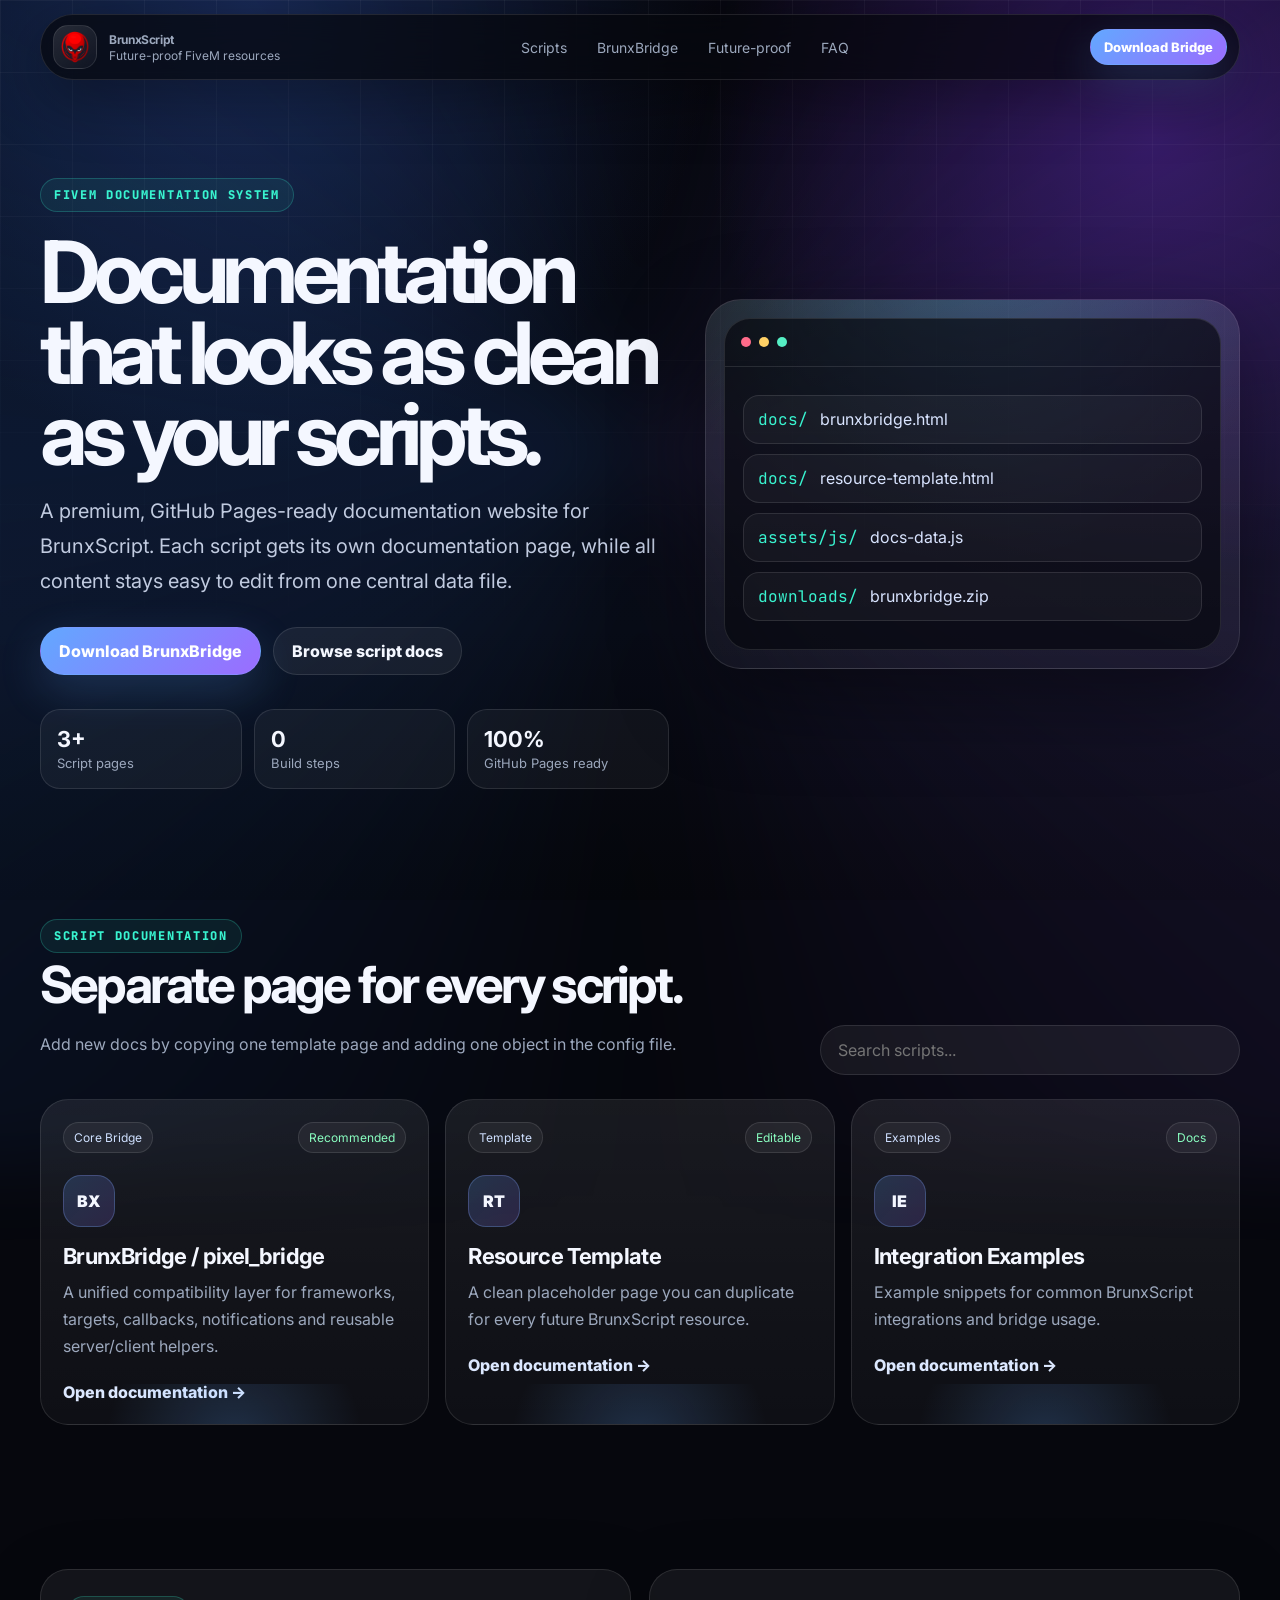
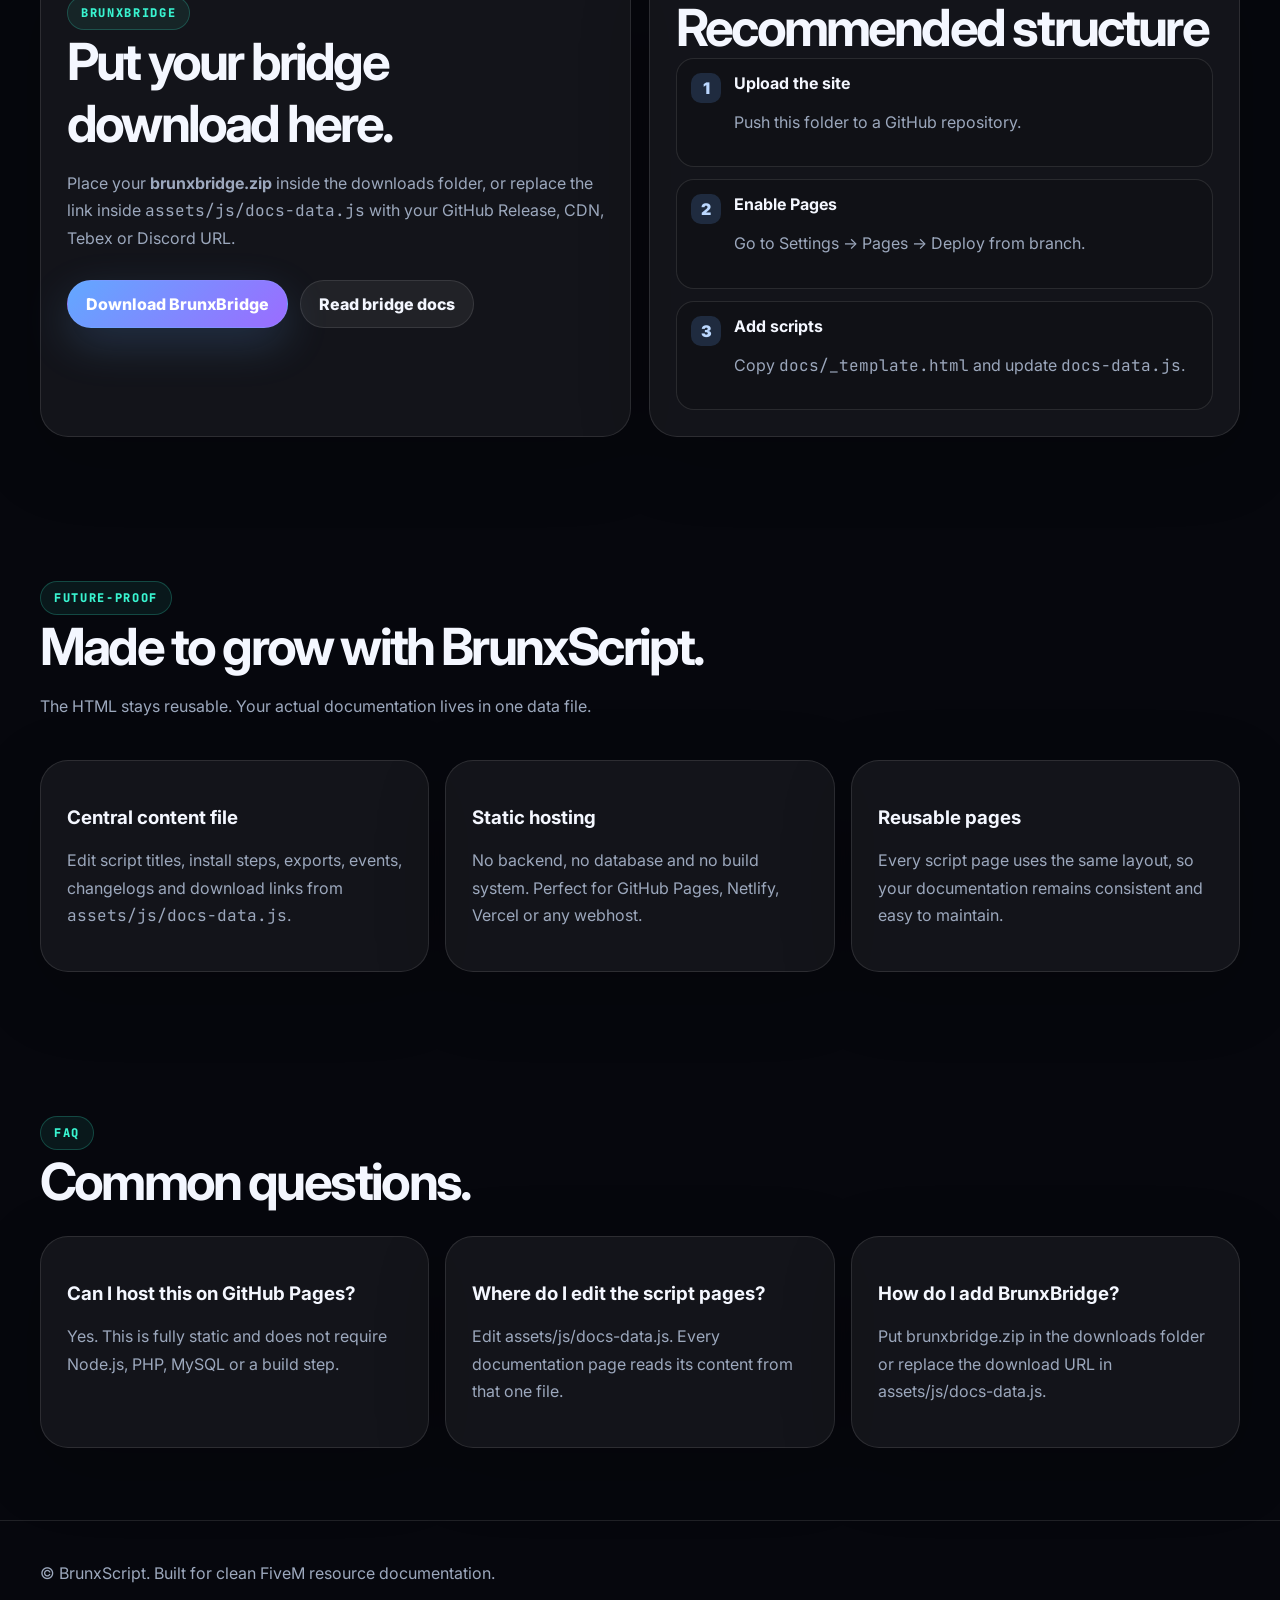
==== index.html @ b8113ad8 "Add files via upload" ====
<!doctype html>
<html lang="en">
<head>
  <meta charset="UTF-8" />
  <meta name="viewport" content="width=device-width, initial-scale=1.0" />
  <meta name="description" content="BrunxScript documentation portal for FiveM scripts and BrunxBridge." />
  <title>BrunxScript Documentation</title>
  <link rel="preconnect" href="https://fonts.googleapis.com">
  <link rel="preconnect" href="https://fonts.gstatic.com" crossorigin>
  <link href="https://fonts.googleapis.com/css2?family=Inter:wght@400;500;700;800;900&family=JetBrains+Mono:wght@500;700&display=swap" rel="stylesheet">
  <link rel="stylesheet" href="assets/css/style.css" />
</head>
<body data-page="home" data-base="">
  <div class="bg"></div>

  <header class="header">
    <a class="brand" href="index.html">
      <img class="brand-logo js-logo" alt="BrunxScript logo">
      <span><strong class="js-brand-name">BrunxScript</strong><span class="js-brand-tagline">Documentation</span></span>
    </a>
    <nav class="nav">
      <a href="#scripts">Scripts</a>
      <a href="#bridge">BrunxBridge</a>
      <a href="#future">Future-proof</a>
      <a href="#faq">FAQ</a>
    </nav>
    <a class="btn small js-bridge-download" href="downloads/brunxbridge.zip">Download Bridge</a>
    <button class="hamb" type="button">Menu</button>
  </header>

  <main>
    <section class="hero">
      <div class="container hero-grid">
        <div>
          <span class="eyebrow">FiveM Documentation System</span>
          <h1>Documentation that looks as clean as your scripts.</h1>
          <p class="lead">A premium, GitHub Pages-ready documentation website for BrunxScript. Each script gets its own documentation page, while all content stays easy to edit from one central data file.</p>
          <div class="actions">
            <a class="btn js-bridge-download" href="downloads/brunxbridge.zip">Download BrunxBridge</a>
            <a class="btn ghost" href="#scripts">Browse script docs</a>
          </div>
          <div class="stats">
            <div class="stat"><strong id="scriptCount">3+</strong><span>Script pages</span></div>
            <div class="stat"><strong>0</strong><span>Build steps</span></div>
            <div class="stat"><strong>100%</strong><span>GitHub Pages ready</span></div>
          </div>
        </div>
        <div class="showcase reveal">
          <div class="window">
            <div class="win-top"><i class="dot"></i><i class="dot"></i><i class="dot"></i></div>
            <div class="win-body">
              <div class="terminal-line"><span>docs/</span>brunxbridge.html</div>
              <div class="terminal-line"><span>docs/</span>resource-template.html</div>
              <div class="terminal-line"><span>assets/js/</span>docs-data.js</div>
              <div class="terminal-line"><span>downloads/</span>brunxbridge.zip</div>
            </div>
          </div>
        </div>
      </div>
    </section>

    <section class="section" id="scripts">
      <div class="container">
        <div class="section-head">
          <div>
            <span class="eyebrow">Script documentation</span>
            <h2>Separate page for every script.</h2>
            <p>Add new docs by copying one template page and adding one object in the config file.</p>
          </div>
          <input id="searchInput" class="search" type="search" placeholder="Search scripts...">
        </div>
        <div id="scriptGrid" class="grid"></div>
      </div>
    </section>

    <section class="section" id="bridge">
      <div class="container bridge">
        <div class="panel reveal">
          <span class="eyebrow">BrunxBridge</span>
          <h2>Put your bridge download here.</h2>
          <p>Place your <strong>brunxbridge.zip</strong> inside the downloads folder, or replace the link inside <code>assets/js/docs-data.js</code> with your GitHub Release, CDN, Tebex or Discord URL.</p>
          <div class="actions">
            <a class="btn js-bridge-download" href="downloads/brunxbridge.zip">Download BrunxBridge</a>
            <a class="btn ghost" href="docs/brunxbridge.html">Read bridge docs</a>
          </div>
        </div>
        <div class="panel reveal">
          <h2>Recommended structure</h2>
          <div class="steps">
            <div class="step"><div><strong>Upload the site</strong><p>Push this folder to a GitHub repository.</p></div></div>
            <div class="step"><div><strong>Enable Pages</strong><p>Go to Settings → Pages → Deploy from branch.</p></div></div>
            <div class="step"><div><strong>Add scripts</strong><p>Copy <code>docs/_template.html</code> and update <code>docs-data.js</code>.</p></div></div>
          </div>
        </div>
      </div>
    </section>

    <section class="section" id="future">
      <div class="container">
        <div class="section-head">
          <div>
            <span class="eyebrow">Future-proof</span>
            <h2>Made to grow with BrunxScript.</h2>
            <p>The HTML stays reusable. Your actual documentation lives in one data file.</p>
          </div>
        </div>
        <div class="grid">
          <div class="panel reveal"><h3>Central content file</h3><p>Edit script titles, install steps, exports, events, changelogs and download links from <code>assets/js/docs-data.js</code>.</p></div>
          <div class="panel reveal"><h3>Static hosting</h3><p>No backend, no database and no build system. Perfect for GitHub Pages, Netlify, Vercel or any webhost.</p></div>
          <div class="panel reveal"><h3>Reusable pages</h3><p>Every script page uses the same layout, so your documentation remains consistent and easy to maintain.</p></div>
        </div>
      </div>
    </section>

    <section class="section" id="faq">
      <div class="container">
        <div class="section-head"><div><span class="eyebrow">FAQ</span><h2>Common questions.</h2></div></div>
        <div id="faqGrid" class="grid"></div>
      </div>
    </section>
  </main>

  <footer class="footer"><div class="container">© <span class="js-brand-name">BrunxScript</span>. Built for clean FiveM resource documentation.</div></footer>
  <script src="assets/js/docs-data.js"></script>
  <script src="assets/js/main.js"></script>
</body>
</html>
---- assets/css/style.css ----
:root{
  --bg:#06070d;--bg2:#0b1020;--panel:rgba(14,20,36,.72);--panel2:rgba(18,27,49,.92);
  --line:rgba(255,255,255,.105);--line2:rgba(130,170,255,.28);--text:#f4f7ff;--muted:#9ca8bd;--muted2:#687489;
  --blue:#62a8ff;--violet:#9b6cff;--cyan:#39f4d0;--green:#8affc1;--shadow:0 28px 90px rgba(0,0,0,.46);
  --radius:28px;--radius2:18px;--max:1200px;--mono:'JetBrains Mono',ui-monospace,SFMono-Regular,Menlo,monospace;
}
*{box-sizing:border-box}html{scroll-behavior:smooth}body{margin:0;color:var(--text);background:var(--bg);font-family:Inter,system-ui,-apple-system,Segoe UI,sans-serif;overflow-x:hidden}a{color:inherit;text-decoration:none}button,input{font:inherit}code,pre{font-family:var(--mono)}
.bg{position:fixed;inset:0;z-index:-5;background:radial-gradient(circle at 20% 0,#17244a 0,transparent 34%),radial-gradient(circle at 90% 15%,#2e155a 0,transparent 32%),linear-gradient(180deg,#06070d,#080b14 70%,#05060a)}
.bg:before{content:"";position:absolute;inset:0;background-image:linear-gradient(rgba(255,255,255,.045) 1px,transparent 1px),linear-gradient(90deg,rgba(255,255,255,.045) 1px,transparent 1px);background-size:72px 72px;mask-image:linear-gradient(to bottom,black,transparent 78%)}
.bg:after{content:"";position:absolute;inset:-30%;background:conic-gradient(from 180deg,transparent,#2f7dff22,transparent,#8b5cf622,transparent);animation:spin 18s linear infinite;filter:blur(40px)}
.container{width:min(var(--max),calc(100% - 42px));margin:auto}.header{position:sticky;top:14px;z-index:50;width:min(var(--max),calc(100% - 42px));margin:14px auto 0;padding:10px 12px;border:1px solid var(--line);border-radius:999px;background:rgba(6,7,13,.72);backdrop-filter:blur(22px);box-shadow:0 18px 60px rgba(0,0,0,.35);display:flex;align-items:center;justify-content:space-between}.brand{display:flex;align-items:center;gap:12px}.brand-logo{width:44px;height:44px;border-radius:15px;object-fit:contain;background:linear-gradient(145deg,rgba(255,255,255,.12),rgba(255,255,255,.03));padding:5px;border:1px solid var(--line)}.brand strong{display:block;letter-spacing:-.03em}.brand span{display:block;color:var(--muted);font-size:12px;margin-top:1px}.nav{display:flex;align-items:center;gap:4px}.nav a{font-size:14px;color:var(--muted);padding:10px 13px;border-radius:999px;transition:.2s}.nav a:hover,.nav a.active{color:var(--text);background:rgba(255,255,255,.07)}.hamb{display:none;border:0;background:rgba(255,255,255,.08);color:var(--text);border-radius:999px;padding:10px 13px}.btn{display:inline-flex;align-items:center;justify-content:center;gap:10px;border:1px solid var(--line2);border-radius:999px;padding:13px 18px;background:linear-gradient(135deg,var(--blue),var(--violet));box-shadow:0 16px 45px rgba(98,168,255,.2);color:white;font-weight:800;transition:.25s}.btn:hover{transform:translateY(-2px);box-shadow:0 22px 60px rgba(98,168,255,.32)}.btn.ghost{background:rgba(255,255,255,.06);box-shadow:none;color:var(--text);border-color:var(--line)}.btn.small{padding:9px 13px;font-size:13px}.hero{padding:98px 0 58px}.hero-grid{display:grid;grid-template-columns:1.08fr .92fr;gap:36px;align-items:center}.eyebrow{display:inline-flex;gap:10px;align-items:center;color:var(--cyan);font:800 12px/1 var(--mono);letter-spacing:.14em;text-transform:uppercase;border:1px solid rgba(57,244,208,.22);background:rgba(57,244,208,.07);padding:10px 13px;border-radius:999px}.hero h1{font-size:clamp(46px,7vw,86px);line-height:.94;margin:20px 0 18px;letter-spacing:-.075em}.grad{background:linear-gradient(135deg,#fff 10%,#9fc7ff 40%,#bda7ff 75%,#66ffe0);-webkit-background-clip:text;background-clip:text;color:transparent}.lead{color:#c1cbe0;font-size:clamp(17px,2vw,20px);line-height:1.75;max-width:720px}.actions{display:flex;gap:12px;flex-wrap:wrap;margin-top:28px}.stats{display:grid;grid-template-columns:repeat(3,1fr);gap:12px;margin-top:34px}.stat{border:1px solid var(--line);background:rgba(255,255,255,.045);border-radius:20px;padding:16px}.stat strong{font-size:22px;display:block}.stat span{color:var(--muted);font-size:13px}.showcase{position:relative;border:1px solid var(--line);border-radius:36px;background:linear-gradient(180deg,rgba(255,255,255,.095),rgba(255,255,255,.035));box-shadow:var(--shadow);padding:18px;overflow:hidden;animation:float 5s ease-in-out infinite alternate}.showcase:before{content:"";position:absolute;inset:-60px;background:radial-gradient(circle at 50% 0,rgba(57,244,208,.22),transparent 55%);pointer-events:none}.window{position:relative;border:1px solid var(--line);background:rgba(6,7,13,.66);border-radius:26px;overflow:hidden}.win-top{height:48px;border-bottom:1px solid var(--line);display:flex;align-items:center;gap:8px;padding:0 16px}.dot{width:10px;height:10px;border-radius:50%;background:#ff6b8a}.dot:nth-child(2){background:#ffd166}.dot:nth-child(3){background:#55efc4}.win-body{padding:18px}.terminal-line{display:flex;align-items:center;gap:12px;border:1px solid var(--line);background:rgba(255,255,255,.04);border-radius:16px;padding:13px 14px;margin:10px 0;color:#d9e4ff}.terminal-line span{color:var(--cyan);font-family:var(--mono)}.section{padding:72px 0}.section-head{display:flex;justify-content:space-between;align-items:end;gap:20px;margin-bottom:24px}.section h2{font-size:clamp(30px,4vw,52px);letter-spacing:-.055em;margin:0}.section p{color:var(--muted);line-height:1.7}.search{width:min(420px,100%);border:1px solid var(--line);background:rgba(255,255,255,.06);color:var(--text);border-radius:999px;padding:14px 17px;outline:none}.grid{display:grid;grid-template-columns:repeat(3,1fr);gap:16px}.card{position:relative;border:1px solid var(--line);background:linear-gradient(180deg,rgba(255,255,255,.078),rgba(255,255,255,.035));border-radius:var(--radius);padding:22px;min-height:230px;overflow:hidden;transition:.25s}.card:before{content:"";position:absolute;inset:auto 20px -80px; height:120px;background:radial-gradient(circle,rgba(98,168,255,.22),transparent 70%);transition:.25s}.card:hover{transform:translateY(-6px);border-color:var(--line2);box-shadow:0 22px 80px rgba(0,0,0,.28)}.card:hover:before{transform:scale(1.3)}.card-top{display:flex;justify-content:space-between;align-items:center;gap:10px}.badge,.status{font-size:12px;border:1px solid var(--line);border-radius:999px;padding:7px 10px;color:#cfe0ff;background:rgba(255,255,255,.055)}.status{color:var(--green)}.icon{width:52px;height:52px;display:grid;place-items:center;border-radius:18px;background:linear-gradient(135deg,rgba(98,168,255,.2),rgba(155,108,255,.18));border:1px solid var(--line2);font-weight:900;margin:22px 0 16px}.card h3{font-size:22px;margin:0 0 10px;letter-spacing:-.03em}.card p{margin:0 0 22px}.link{color:#dce8ff;font-weight:800}.bridge{display:grid;grid-template-columns:1fr 1fr;gap:18px;align-items:stretch}.panel{border:1px solid var(--line);border-radius:var(--radius);background:rgba(255,255,255,.055);padding:26px;box-shadow:0 20px 70px rgba(0,0,0,.22)}.steps{counter-reset:step;display:grid;gap:12px}.step{counter-increment:step;display:flex;gap:13px;align-items:flex-start;border:1px solid var(--line);border-radius:18px;padding:14px;background:rgba(0,0,0,.14)}.step:before{content:counter(step);min-width:30px;height:30px;border-radius:10px;background:rgba(98,168,255,.18);display:grid;place-items:center;font-weight:900;color:#bcd8ff}.footer{padding:42px 0 54px;border-top:1px solid var(--line);color:var(--muted)}
.docs-layout{display:grid;grid-template-columns:280px minmax(0,1fr);gap:22px;padding:58px 0 90px}.sidebar{position:sticky;top:96px;align-self:start;border:1px solid var(--line);border-radius:26px;background:rgba(255,255,255,.045);padding:14px}.sidebar a{display:block;color:var(--muted);padding:11px 12px;border-radius:14px;font-size:14px}.sidebar a:hover,.sidebar a.active{background:rgba(255,255,255,.07);color:var(--text)}.doc{min-width:0}.doc-hero{border:1px solid var(--line);border-radius:34px;background:linear-gradient(180deg,rgba(255,255,255,.085),rgba(255,255,255,.035));padding:34px;box-shadow:var(--shadow);margin-bottom:18px}.doc-hero h1{font-size:clamp(42px,6vw,72px);line-height:.95;letter-spacing:-.07em;margin:14px 0}.meta{display:flex;gap:10px;flex-wrap:wrap}.doc-section{border:1px solid var(--line);border-radius:26px;background:rgba(255,255,255,.045);padding:26px;margin-top:16px}.doc-section h2{font-size:30px;letter-spacing:-.04em;margin:0 0 12px}.doc-section li{color:#c4cee2;line-height:1.8;margin:6px 0}.code{position:relative}.code pre{white-space:pre-wrap;overflow:auto;border:1px solid var(--line);border-radius:20px;background:rgba(0,0,0,.34);padding:18px;color:#d7e4ff}.copy{position:absolute;top:12px;right:12px}.table{display:grid;gap:10px}.row{display:grid;grid-template-columns:150px 1fr;gap:12px;border:1px solid var(--line);border-radius:18px;padding:14px;background:rgba(0,0,0,.12)}.row code{color:var(--cyan)}.empty{opacity:.55;filter:grayscale(1)}.reveal{opacity:0;transform:translateY(18px);transition:.65s ease}.reveal.visible{opacity:1;transform:none}
@keyframes spin{to{transform:rotate(360deg)}}@keyframes float{to{transform:translateY(-10px)}}
@media(max-width:900px){.hero-grid,.bridge,.docs-layout{grid-template-columns:1fr}.grid{grid-template-columns:1fr 1fr}.nav{position:fixed;left:21px;right:21px;top:78px;display:none;flex-direction:column;align-items:stretch;border:1px solid var(--line);border-radius:24px;background:rgba(6,7,13,.94);padding:10px}.nav.open{display:flex}.hamb{display:block}.header .btn.small{display:none}.section-head{align-items:start;flex-direction:column}.sidebar{position:relative;top:auto}}
@media(max-width:620px){.grid,.stats{grid-template-columns:1fr}.hero{padding-top:62px}.container,.header{width:min(var(--max),calc(100% - 28px))}.doc-hero,.panel,.doc-section{padding:20px}.row{grid-template-columns:1fr}.brand span{display:none}}

/* Future-proof docs additions */
.file-tree{display:grid;gap:8px;margin-top:16px;padding:18px;border:1px solid rgba(255,255,255,.1);border-radius:22px;background:rgba(7,12,25,.55);font-family:'JetBrains Mono',monospace;font-size:13px;color:#dbe7ff;overflow:auto}
.file-tree div{white-space:pre;line-height:1.55}
.feature-grid{display:grid;grid-template-columns:repeat(2,minmax(0,1fr));gap:14px;margin-top:18px}
.mini-card{padding:18px;border:1px solid rgba(255,255,255,.1);border-radius:22px;background:linear-gradient(180deg,rgba(255,255,255,.08),rgba(255,255,255,.035));box-shadow:0 16px 50px rgba(0,0,0,.22)}
.mini-card h3{margin:12px 0 8px;color:#fff;font-size:18px}.mini-card p{margin:0;color:#afbdd7}.table .row code{font-size:13px}
@media(max-width:760px){.feature-grid{grid-template-columns:1fr}.file-tree{font-size:12px}}
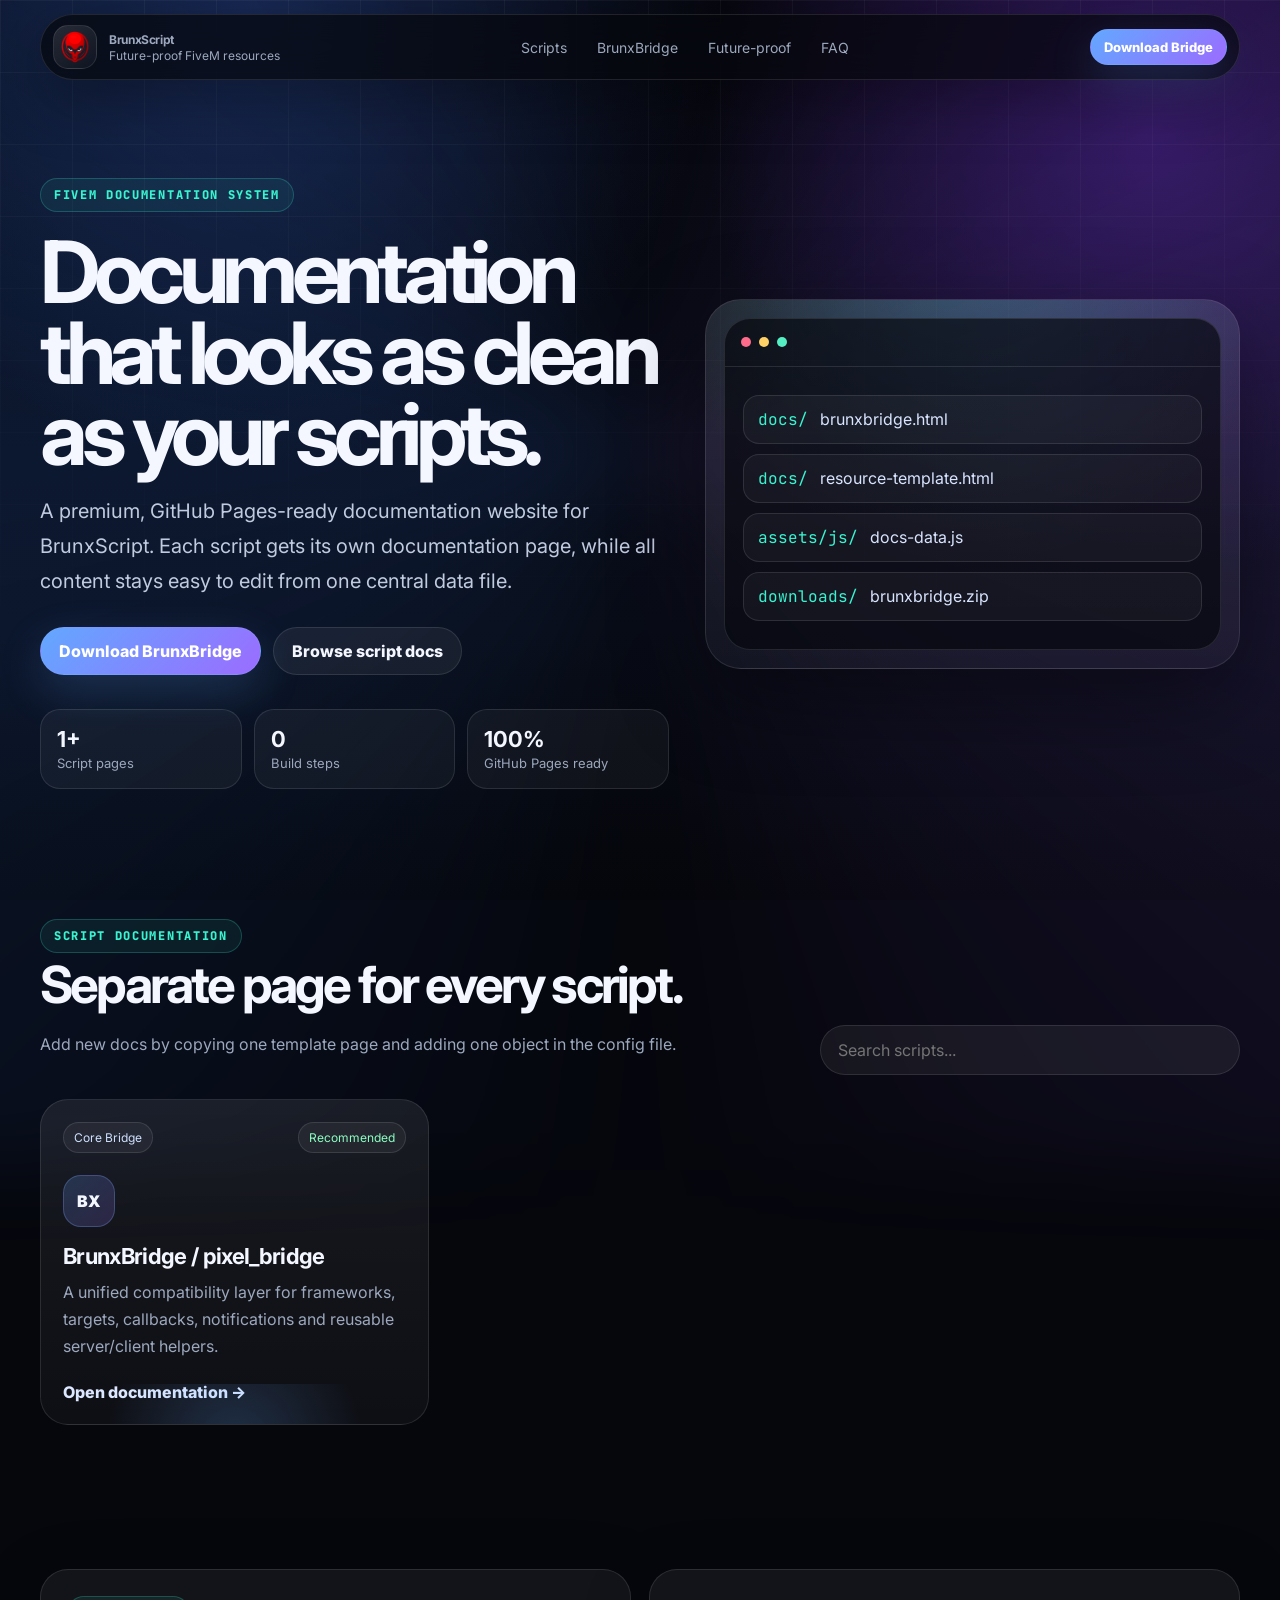
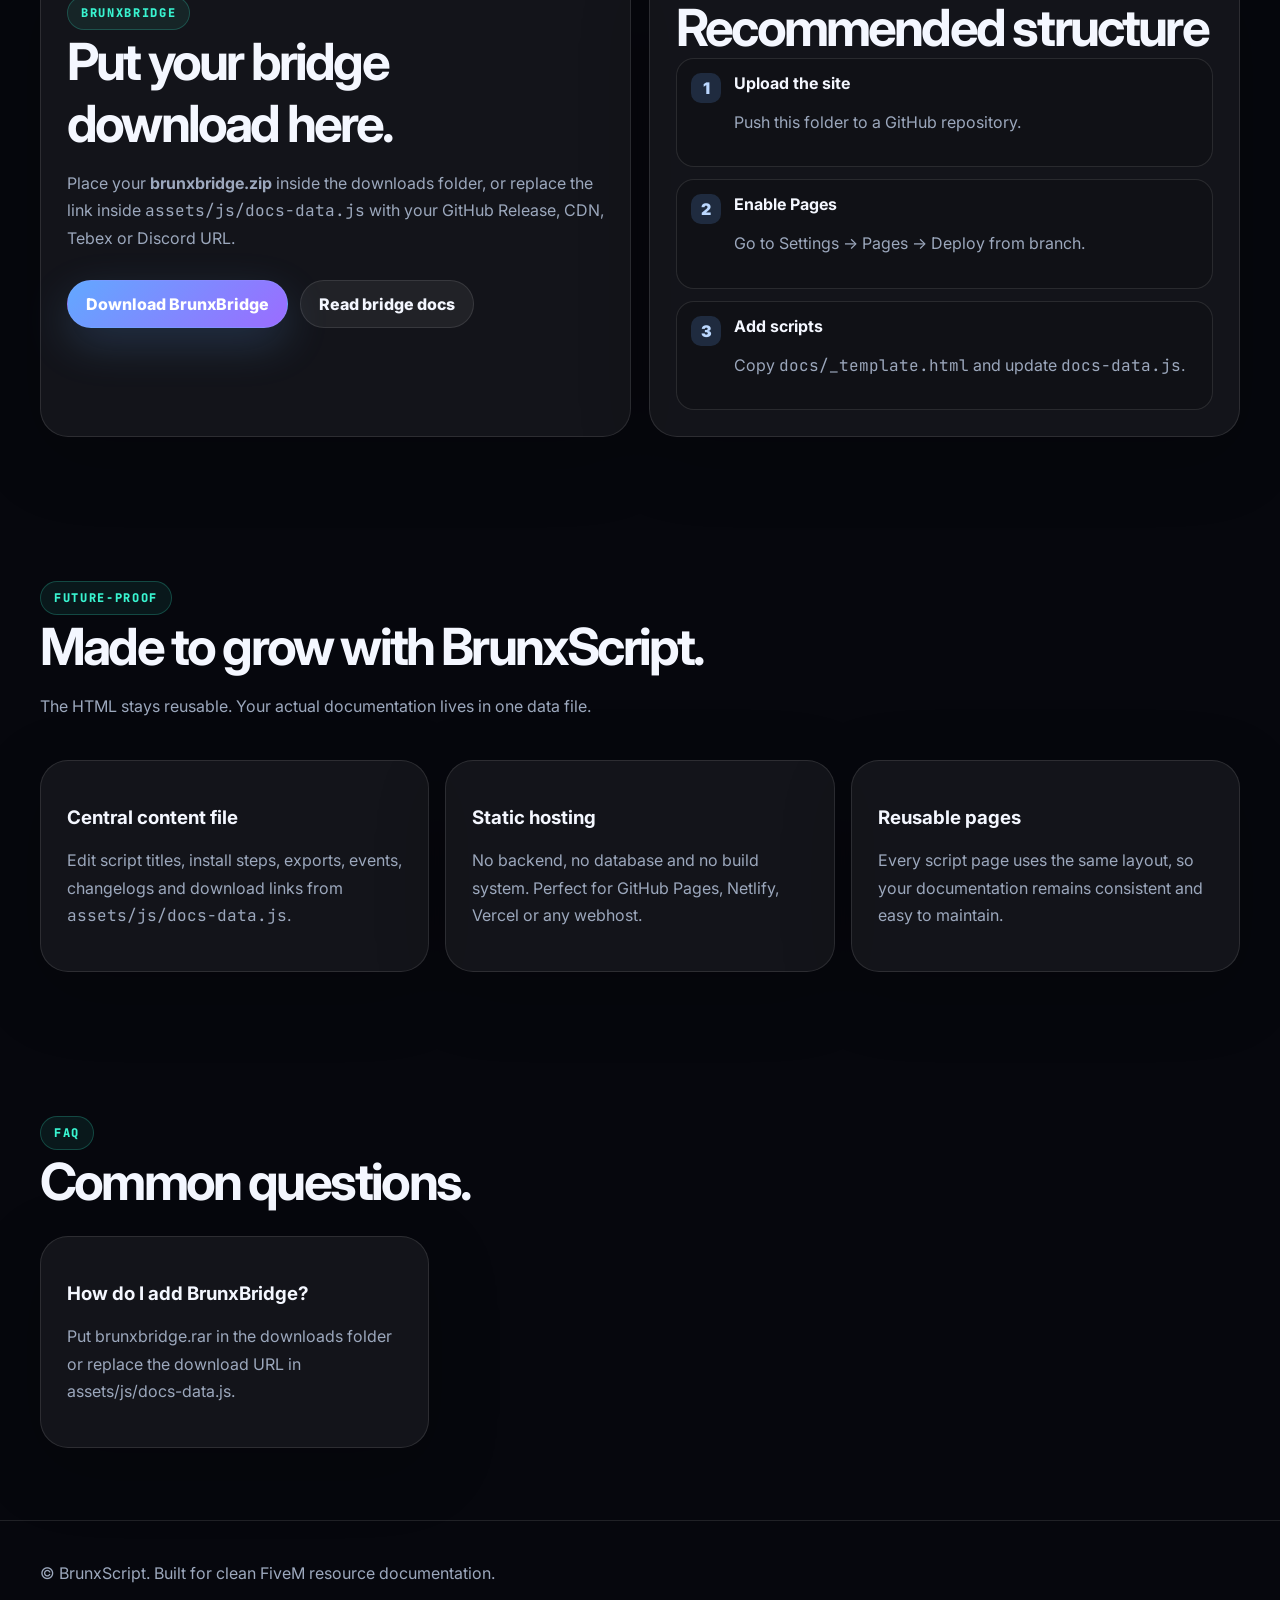
==== commit 75ad0919: "Update index.html" ====
--- a/index.html
+++ b/index.html
@@ -1,15 +1,19 @@
 <!doctype html>
 <html lang="en">
+
 <head>
   <meta charset="UTF-8" />
   <meta name="viewport" content="width=device-width, initial-scale=1.0" />
   <meta name="description" content="BrunxScript documentation portal for FiveM scripts and BrunxBridge." />
-  <title>BrunxScript Documentation</title>
+  <title>BrunxScripts Documentation</title>
   <link rel="preconnect" href="https://fonts.googleapis.com">
   <link rel="preconnect" href="https://fonts.gstatic.com" crossorigin>
-  <link href="https://fonts.googleapis.com/css2?family=Inter:wght@400;500;700;800;900&family=JetBrains+Mono:wght@500;700&display=swap" rel="stylesheet">
+  <link
+    href="https://fonts.googleapis.com/css2?family=Inter:wght@400;500;700;800;900&family=JetBrains+Mono:wght@500;700&display=swap"
+    rel="stylesheet">
   <link rel="stylesheet" href="assets/css/style.css" />
 </head>
+
 <body data-page="home" data-base="">
   <div class="bg"></div>
 
@@ -34,7 +38,8 @@
         <div>
           <span class="eyebrow">FiveM Documentation System</span>
           <h1>Documentation that looks as clean as your scripts.</h1>
-          <p class="lead">A premium, GitHub Pages-ready documentation website for BrunxScript. Each script gets its own documentation page, while all content stays easy to edit from one central data file.</p>
+          <p class="lead">A premium, GitHub Pages-ready documentation website for BrunxScript. Each script gets its own
+            documentation page, while all content stays easy to edit from one central data file.</p>
           <div class="actions">
             <a class="btn js-bridge-download" href="downloads/brunxbridge.zip">Download BrunxBridge</a>
             <a class="btn ghost" href="#scripts">Browse script docs</a>
@@ -78,18 +83,32 @@
         <div class="panel reveal">
           <span class="eyebrow">BrunxBridge</span>
           <h2>Put your bridge download here.</h2>
-          <p>Place your <strong>brunxbridge.zip</strong> inside the downloads folder, or replace the link inside <code>assets/js/docs-data.js</code> with your GitHub Release, CDN, Tebex or Discord URL.</p>
+          <p>Place your <strong>brunxbridge.zip</strong> inside the downloads folder, or replace the link inside
+            <code>assets/js/docs-data.js</code> with your GitHub Release, CDN, Tebex or Discord URL.
+          </p>
           <div class="actions">
-            <a class="btn js-bridge-download" href="downloads/brunxbridge.zip">Download BrunxBridge</a>
+            <a class="btn js-bridge-download" href="downloads/brunxbridge.rar">Download BrunxBridge</a>
             <a class="btn ghost" href="docs/brunxbridge.html">Read bridge docs</a>
           </div>
         </div>
         <div class="panel reveal">
           <h2>Recommended structure</h2>
           <div class="steps">
-            <div class="step"><div><strong>Upload the site</strong><p>Push this folder to a GitHub repository.</p></div></div>
-            <div class="step"><div><strong>Enable Pages</strong><p>Go to Settings → Pages → Deploy from branch.</p></div></div>
-            <div class="step"><div><strong>Add scripts</strong><p>Copy <code>docs/_template.html</code> and update <code>docs-data.js</code>.</p></div></div>
+            <div class="step">
+              <div><strong>Upload the site</strong>
+                <p>Push this folder to a GitHub repository.</p>
+              </div>
+            </div>
+            <div class="step">
+              <div><strong>Enable Pages</strong>
+                <p>Go to Settings → Pages → Deploy from branch.</p>
+              </div>
+            </div>
+            <div class="step">
+              <div><strong>Add scripts</strong>
+                <p>Copy <code>docs/_template.html</code> and update <code>docs-data.js</code>.</p>
+              </div>
+            </div>
           </div>
         </div>
       </div>
@@ -105,23 +124,44 @@
           </div>
         </div>
         <div class="grid">
-          <div class="panel reveal"><h3>Central content file</h3><p>Edit script titles, install steps, exports, events, changelogs and download links from <code>assets/js/docs-data.js</code>.</p></div>
-          <div class="panel reveal"><h3>Static hosting</h3><p>No backend, no database and no build system. Perfect for GitHub Pages, Netlify, Vercel or any webhost.</p></div>
-          <div class="panel reveal"><h3>Reusable pages</h3><p>Every script page uses the same layout, so your documentation remains consistent and easy to maintain.</p></div>
+          <div class="panel reveal">
+            <h3>Central content file</h3>
+            <p>Edit script titles, install steps, exports, events, changelogs and download links from
+              <code>assets/js/docs-data.js</code>.
+            </p>
+          </div>
+          <div class="panel reveal">
+            <h3>Static hosting</h3>
+            <p>No backend, no database and no build system. Perfect for GitHub Pages, Netlify, Vercel or any webhost.
+            </p>
+          </div>
+          <div class="panel reveal">
+            <h3>Reusable pages</h3>
+            <p>Every script page uses the same layout, so your documentation remains consistent and easy to maintain.
+            </p>
+          </div>
         </div>
       </div>
     </section>
 
     <section class="section" id="faq">
       <div class="container">
-        <div class="section-head"><div><span class="eyebrow">FAQ</span><h2>Common questions.</h2></div></div>
+        <div class="section-head">
+          <div><span class="eyebrow">FAQ</span>
+            <h2>Common questions.</h2>
+          </div>
+        </div>
         <div id="faqGrid" class="grid"></div>
       </div>
     </section>
   </main>
 
-  <footer class="footer"><div class="container">© <span class="js-brand-name">BrunxScript</span>. Built for clean FiveM resource documentation.</div></footer>
+  <footer class="footer">
+    <div class="container">© <span class="js-brand-name">BrunxScript</span>. Built for clean FiveM resource
+      documentation.</div>
+  </footer>
   <script src="assets/js/docs-data.js"></script>
   <script src="assets/js/main.js"></script>
 </body>
-</html>
+
+</html>
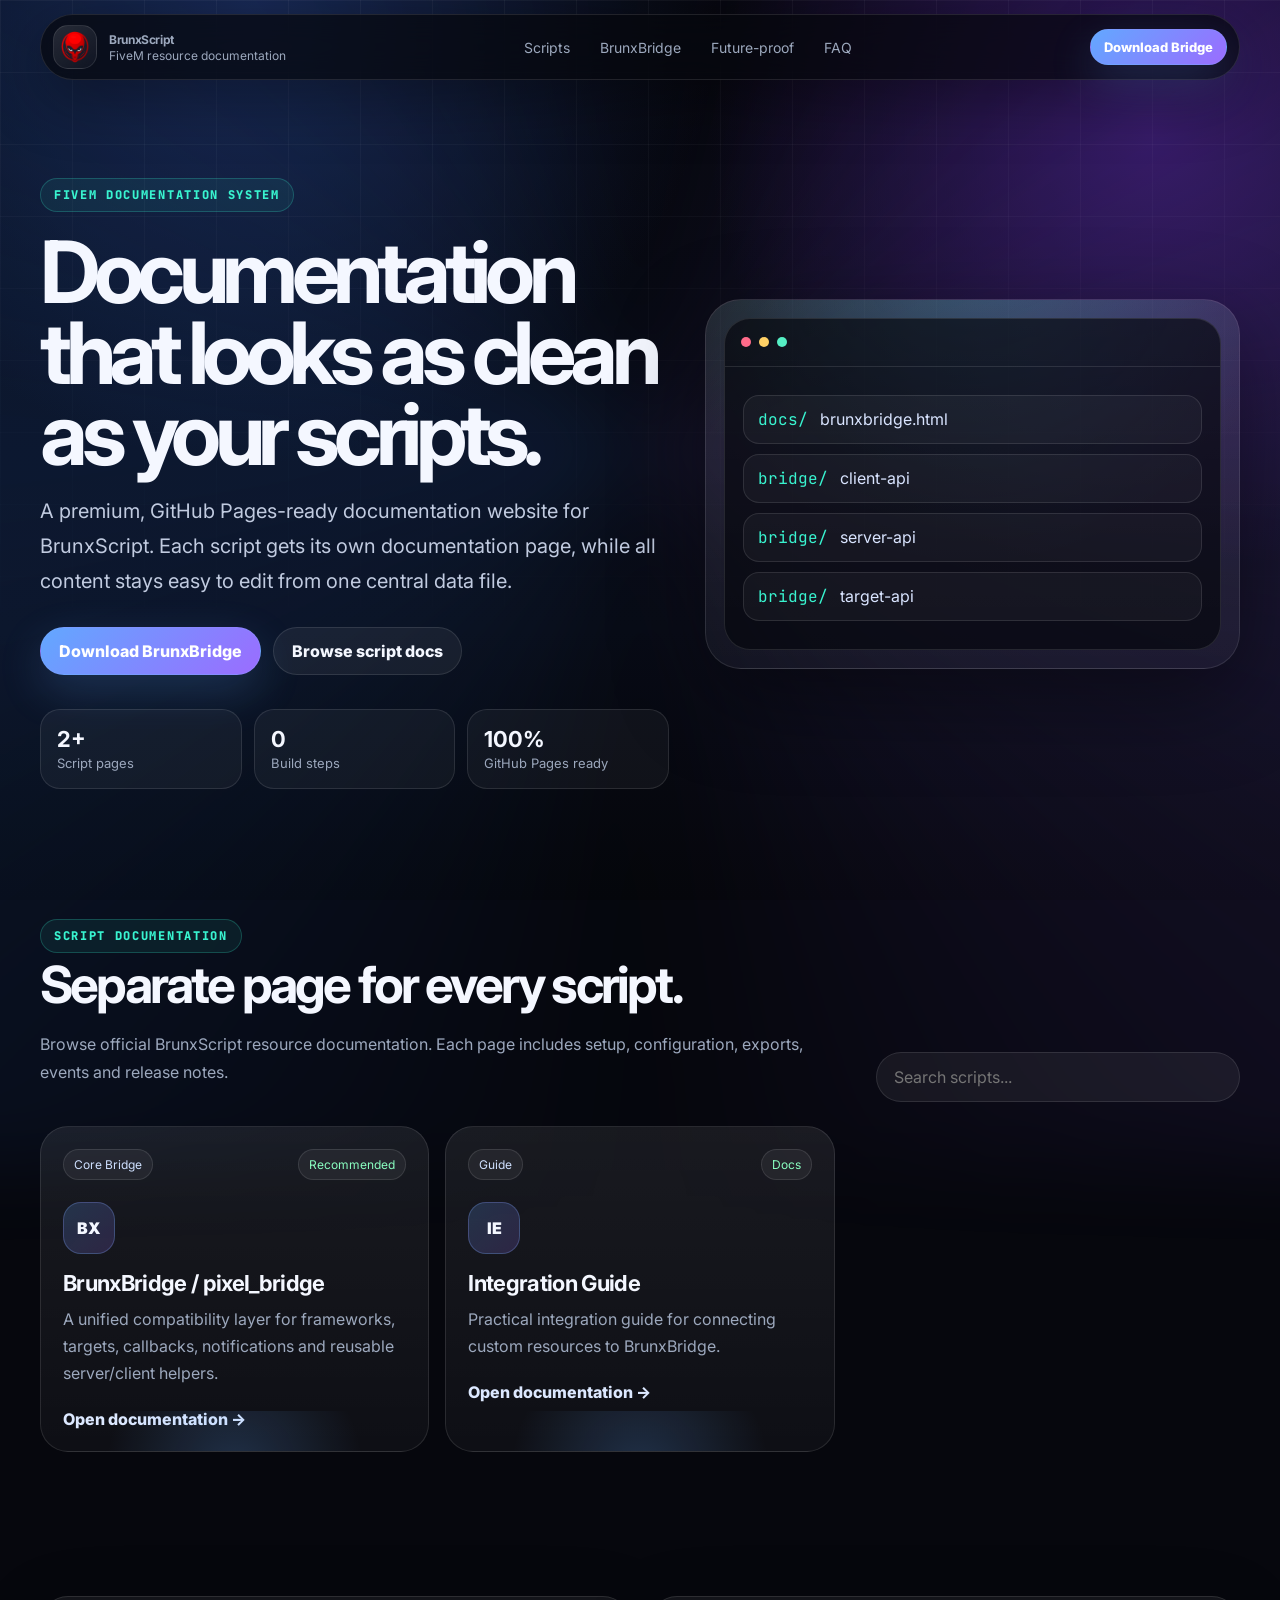
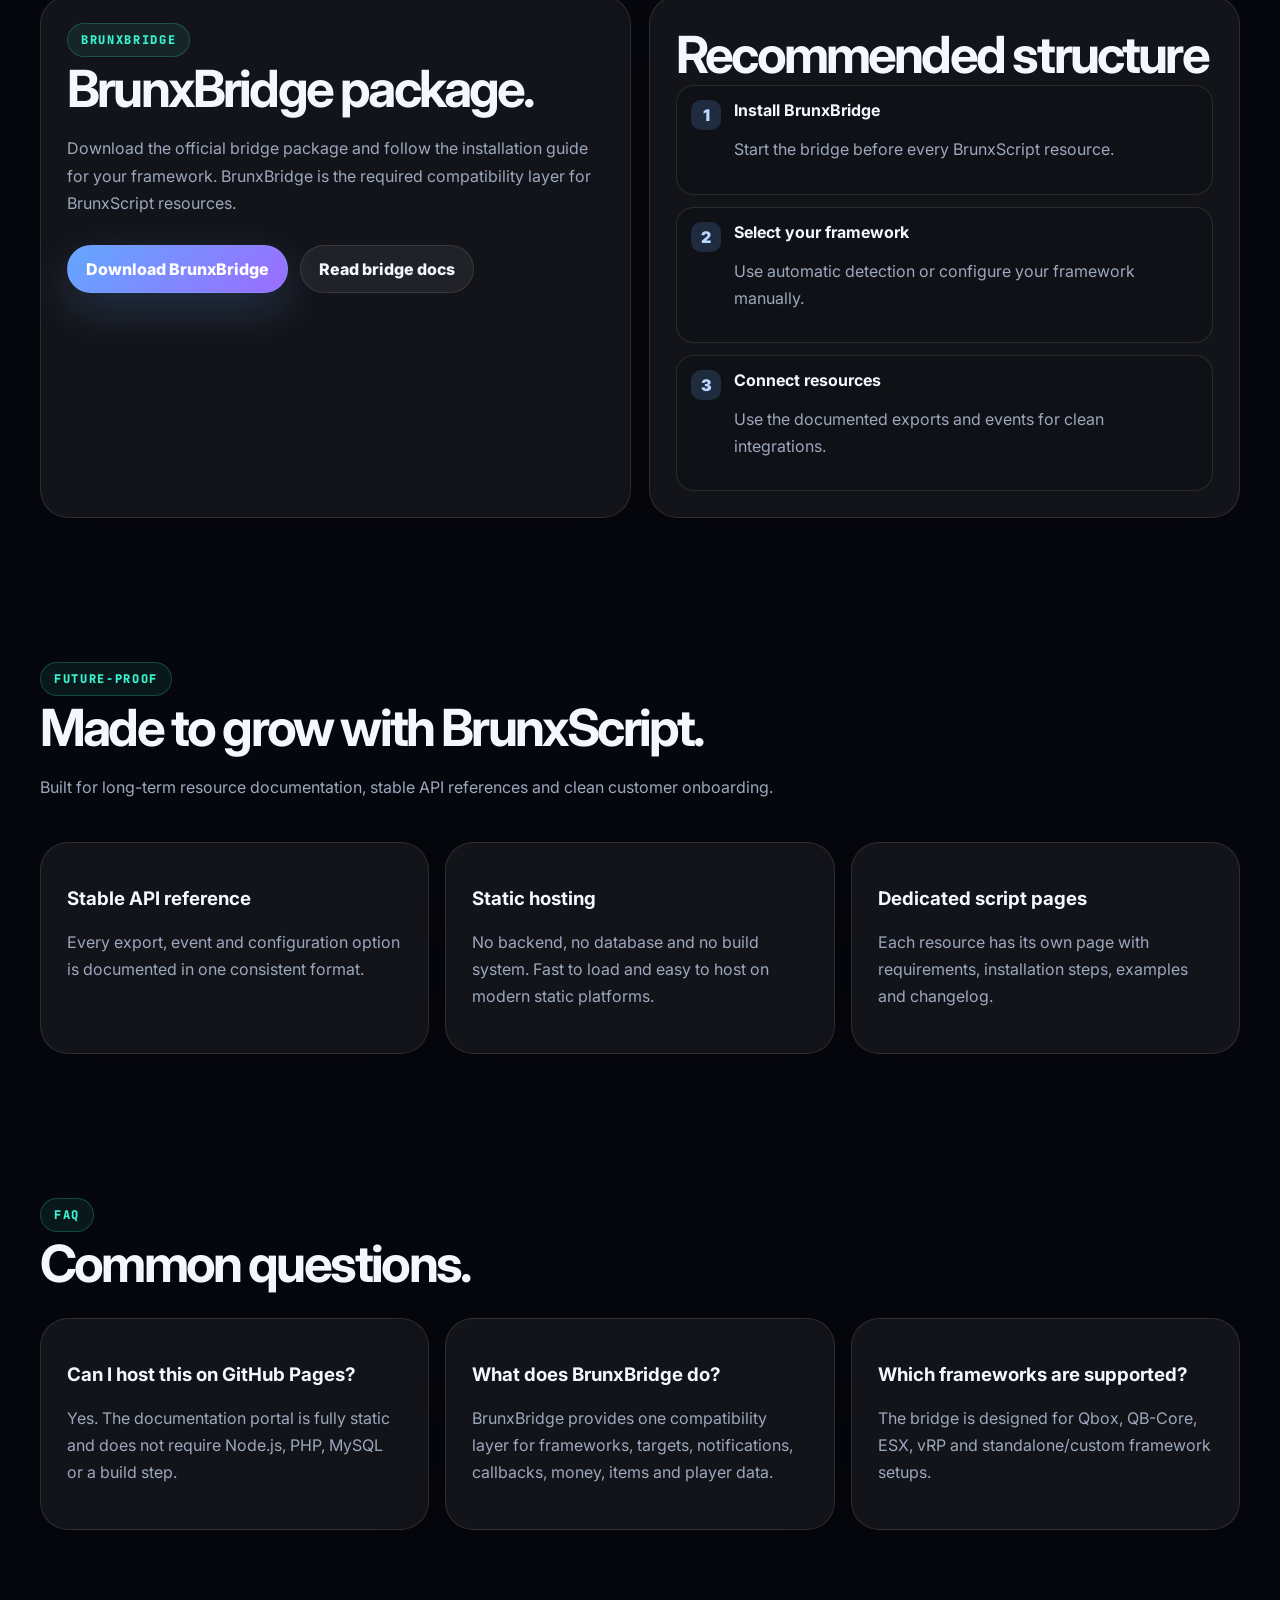
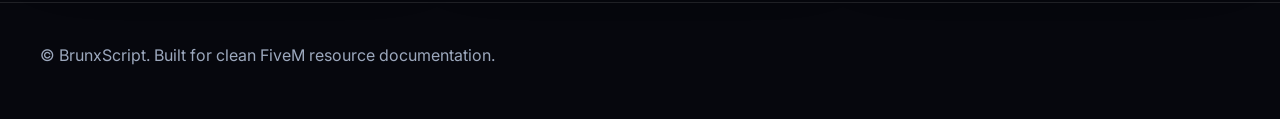
==== commit 8c926e09: "cas" ====
--- a/index.html
+++ b/index.html
@@ -1,19 +1,15 @@
 <!doctype html>
 <html lang="en">
-
 <head>
   <meta charset="UTF-8" />
   <meta name="viewport" content="width=device-width, initial-scale=1.0" />
   <meta name="description" content="BrunxScript documentation portal for FiveM scripts and BrunxBridge." />
-  <title>BrunxScripts Documentation</title>
+  <title>BrunxScript Documentation</title>
   <link rel="preconnect" href="https://fonts.googleapis.com">
   <link rel="preconnect" href="https://fonts.gstatic.com" crossorigin>
-  <link
-    href="https://fonts.googleapis.com/css2?family=Inter:wght@400;500;700;800;900&family=JetBrains+Mono:wght@500;700&display=swap"
-    rel="stylesheet">
+  <link href="https://fonts.googleapis.com/css2?family=Inter:wght@400;500;700;800;900&family=JetBrains+Mono:wght@500;700&display=swap" rel="stylesheet">
   <link rel="stylesheet" href="assets/css/style.css" />
 </head>
-
 <body data-page="home" data-base="">
   <div class="bg"></div>
 
@@ -28,7 +24,7 @@
       <a href="#future">Future-proof</a>
       <a href="#faq">FAQ</a>
     </nav>
-    <a class="btn small js-bridge-download" href="downloads/brunxbridge.zip">Download Bridge</a>
+    <a class="btn small js-bridge-download" href="https://github.com/brunxscripts/brunx_bridge/archive/refs/heads/main.zip">Download Bridge</a>
     <button class="hamb" type="button">Menu</button>
   </header>
 
@@ -38,10 +34,9 @@
         <div>
           <span class="eyebrow">FiveM Documentation System</span>
           <h1>Documentation that looks as clean as your scripts.</h1>
-          <p class="lead">A premium, GitHub Pages-ready documentation website for BrunxScript. Each script gets its own
-            documentation page, while all content stays easy to edit from one central data file.</p>
+          <p class="lead">A premium, GitHub Pages-ready documentation website for BrunxScript. Each script gets its own documentation page, while all content stays easy to edit from one central data file.</p>
           <div class="actions">
-            <a class="btn js-bridge-download" href="downloads/brunxbridge.zip">Download BrunxBridge</a>
+            <a class="btn js-bridge-download" href="https://github.com/brunxscripts/brunx_bridge/archive/refs/heads/main.zip">Download BrunxBridge</a>
             <a class="btn ghost" href="#scripts">Browse script docs</a>
           </div>
           <div class="stats">
@@ -55,9 +50,9 @@
             <div class="win-top"><i class="dot"></i><i class="dot"></i><i class="dot"></i></div>
             <div class="win-body">
               <div class="terminal-line"><span>docs/</span>brunxbridge.html</div>
-              <div class="terminal-line"><span>docs/</span>resource-template.html</div>
-              <div class="terminal-line"><span>assets/js/</span>docs-data.js</div>
-              <div class="terminal-line"><span>downloads/</span>brunxbridge.zip</div>
+              <div class="terminal-line"><span>bridge/</span>client-api</div>
+              <div class="terminal-line"><span>bridge/</span>server-api</div>
+              <div class="terminal-line"><span>bridge/</span>target-api</div>
             </div>
           </div>
         </div>
@@ -70,7 +65,7 @@
           <div>
             <span class="eyebrow">Script documentation</span>
             <h2>Separate page for every script.</h2>
-            <p>Add new docs by copying one template page and adding one object in the config file.</p>
+            <p>Browse official BrunxScript resource documentation. Each page includes setup, configuration, exports, events and release notes.</p>
           </div>
           <input id="searchInput" class="search" type="search" placeholder="Search scripts...">
         </div>
@@ -82,33 +77,19 @@
       <div class="container bridge">
         <div class="panel reveal">
           <span class="eyebrow">BrunxBridge</span>
-          <h2>Put your bridge download here.</h2>
-          <p>Place your <strong>brunxbridge.zip</strong> inside the downloads folder, or replace the link inside
-            <code>assets/js/docs-data.js</code> with your GitHub Release, CDN, Tebex or Discord URL.
-          </p>
+          <h2>BrunxBridge package.</h2>
+          <p>Download the official bridge package and follow the installation guide for your framework. BrunxBridge is the required compatibility layer for BrunxScript resources.</p>
           <div class="actions">
-            <a class="btn js-bridge-download" href="downloads/brunxbridge.rar">Download BrunxBridge</a>
+            <a class="btn js-bridge-download" href="https://github.com/brunxscripts/brunx_bridge/archive/refs/heads/main.zip">Download BrunxBridge</a>
             <a class="btn ghost" href="docs/brunxbridge.html">Read bridge docs</a>
           </div>
         </div>
         <div class="panel reveal">
           <h2>Recommended structure</h2>
           <div class="steps">
-            <div class="step">
-              <div><strong>Upload the site</strong>
-                <p>Push this folder to a GitHub repository.</p>
-              </div>
-            </div>
-            <div class="step">
-              <div><strong>Enable Pages</strong>
-                <p>Go to Settings → Pages → Deploy from branch.</p>
-              </div>
-            </div>
-            <div class="step">
-              <div><strong>Add scripts</strong>
-                <p>Copy <code>docs/_template.html</code> and update <code>docs-data.js</code>.</p>
-              </div>
-            </div>
+            <div class="step"><div><strong>Install BrunxBridge</strong><p>Start the bridge before every BrunxScript resource.</p></div></div>
+            <div class="step"><div><strong>Select your framework</strong><p>Use automatic detection or configure your framework manually.</p></div></div>
+            <div class="step"><div><strong>Connect resources</strong><p>Use the documented exports and events for clean integrations.</p></div></div>
           </div>
         </div>
       </div>
@@ -120,48 +101,27 @@
           <div>
             <span class="eyebrow">Future-proof</span>
             <h2>Made to grow with BrunxScript.</h2>
-            <p>The HTML stays reusable. Your actual documentation lives in one data file.</p>
+            <p>Built for long-term resource documentation, stable API references and clean customer onboarding.</p>
           </div>
         </div>
         <div class="grid">
-          <div class="panel reveal">
-            <h3>Central content file</h3>
-            <p>Edit script titles, install steps, exports, events, changelogs and download links from
-              <code>assets/js/docs-data.js</code>.
-            </p>
-          </div>
-          <div class="panel reveal">
-            <h3>Static hosting</h3>
-            <p>No backend, no database and no build system. Perfect for GitHub Pages, Netlify, Vercel or any webhost.
-            </p>
-          </div>
-          <div class="panel reveal">
-            <h3>Reusable pages</h3>
-            <p>Every script page uses the same layout, so your documentation remains consistent and easy to maintain.
-            </p>
-          </div>
+          <div class="panel reveal"><h3>Stable API reference</h3><p>Every export, event and configuration option is documented in one consistent format.</p></div>
+          <div class="panel reveal"><h3>Static hosting</h3><p>No backend, no database and no build system. Fast to load and easy to host on modern static platforms.</p></div>
+          <div class="panel reveal"><h3>Dedicated script pages</h3><p>Each resource has its own page with requirements, installation steps, examples and changelog.</p></div>
         </div>
       </div>
     </section>
 
     <section class="section" id="faq">
       <div class="container">
-        <div class="section-head">
-          <div><span class="eyebrow">FAQ</span>
-            <h2>Common questions.</h2>
-          </div>
-        </div>
+        <div class="section-head"><div><span class="eyebrow">FAQ</span><h2>Common questions.</h2></div></div>
         <div id="faqGrid" class="grid"></div>
       </div>
     </section>
   </main>
 
-  <footer class="footer">
-    <div class="container">© <span class="js-brand-name">BrunxScript</span>. Built for clean FiveM resource
-      documentation.</div>
-  </footer>
+  <footer class="footer"><div class="container">© <span class="js-brand-name">BrunxScript</span>. Built for clean FiveM resource documentation.</div></footer>
   <script src="assets/js/docs-data.js"></script>
   <script src="assets/js/main.js"></script>
 </body>
-
-</html>+</html>
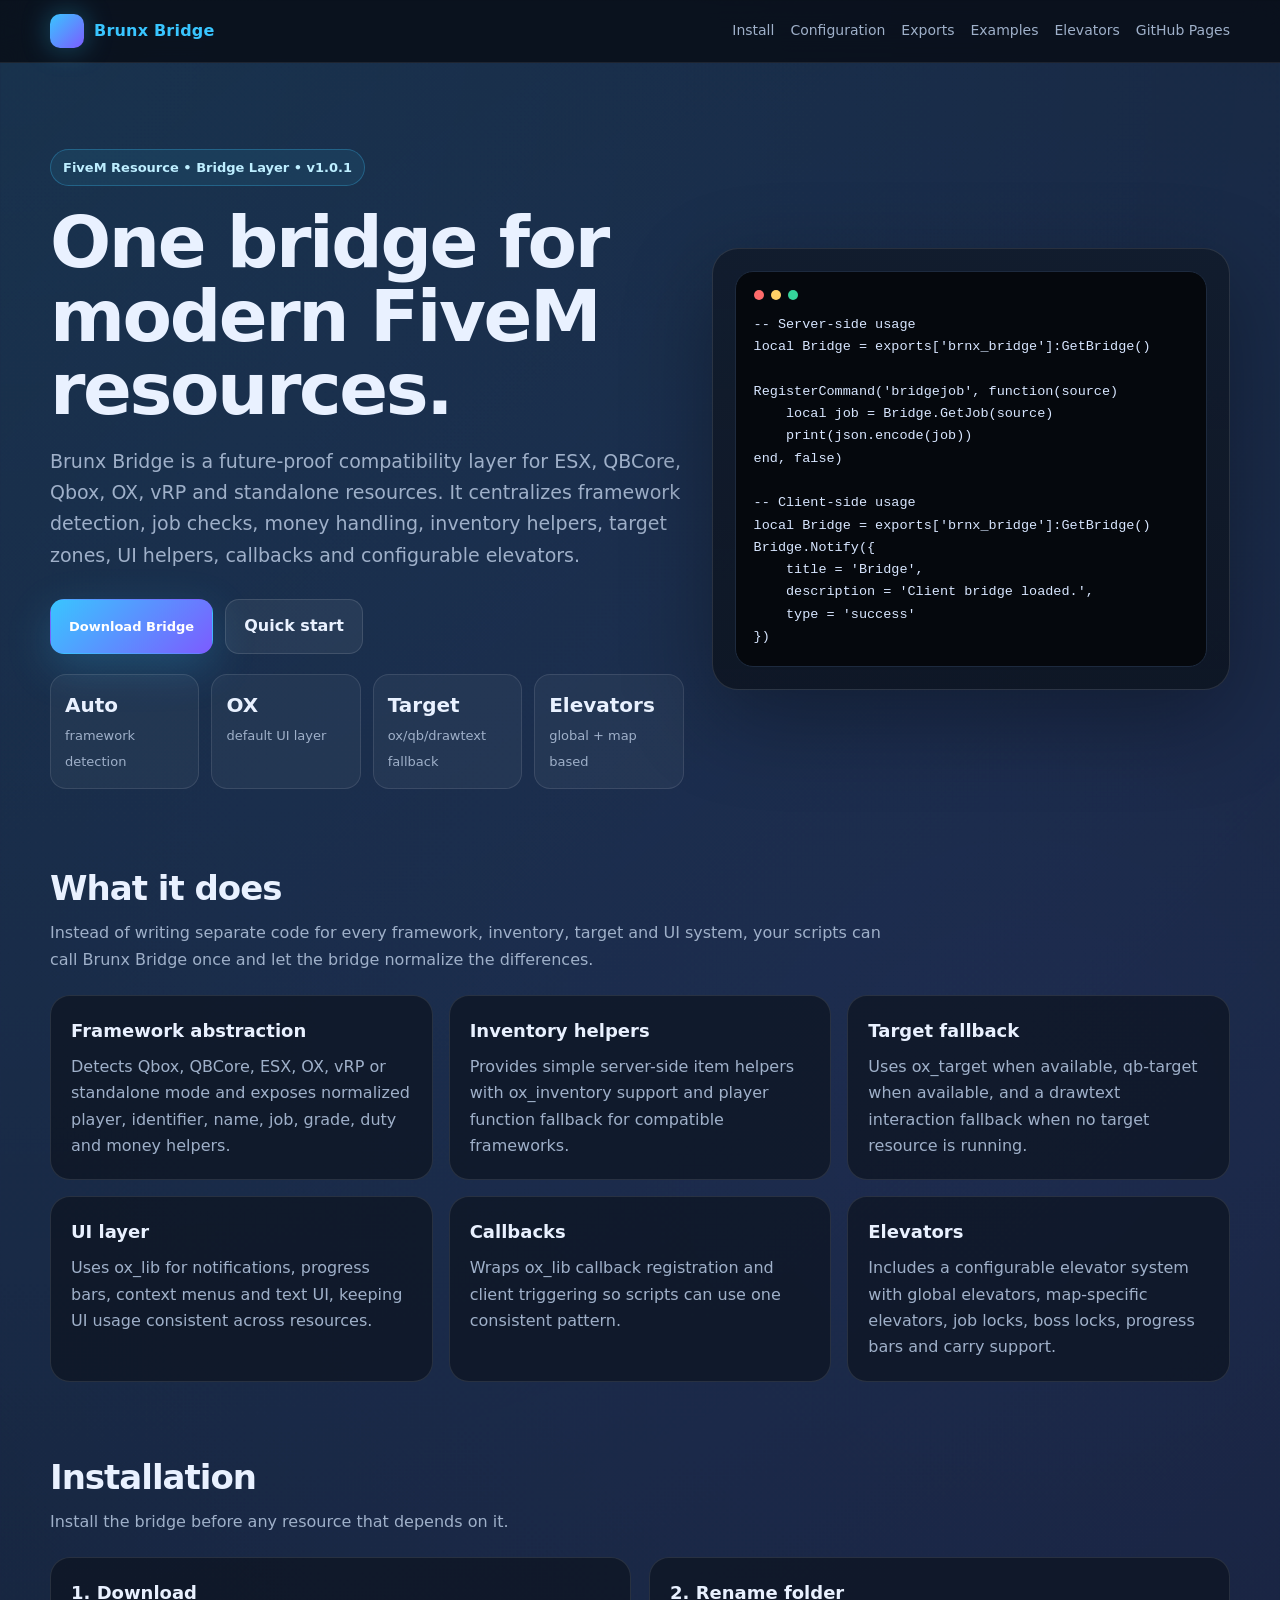
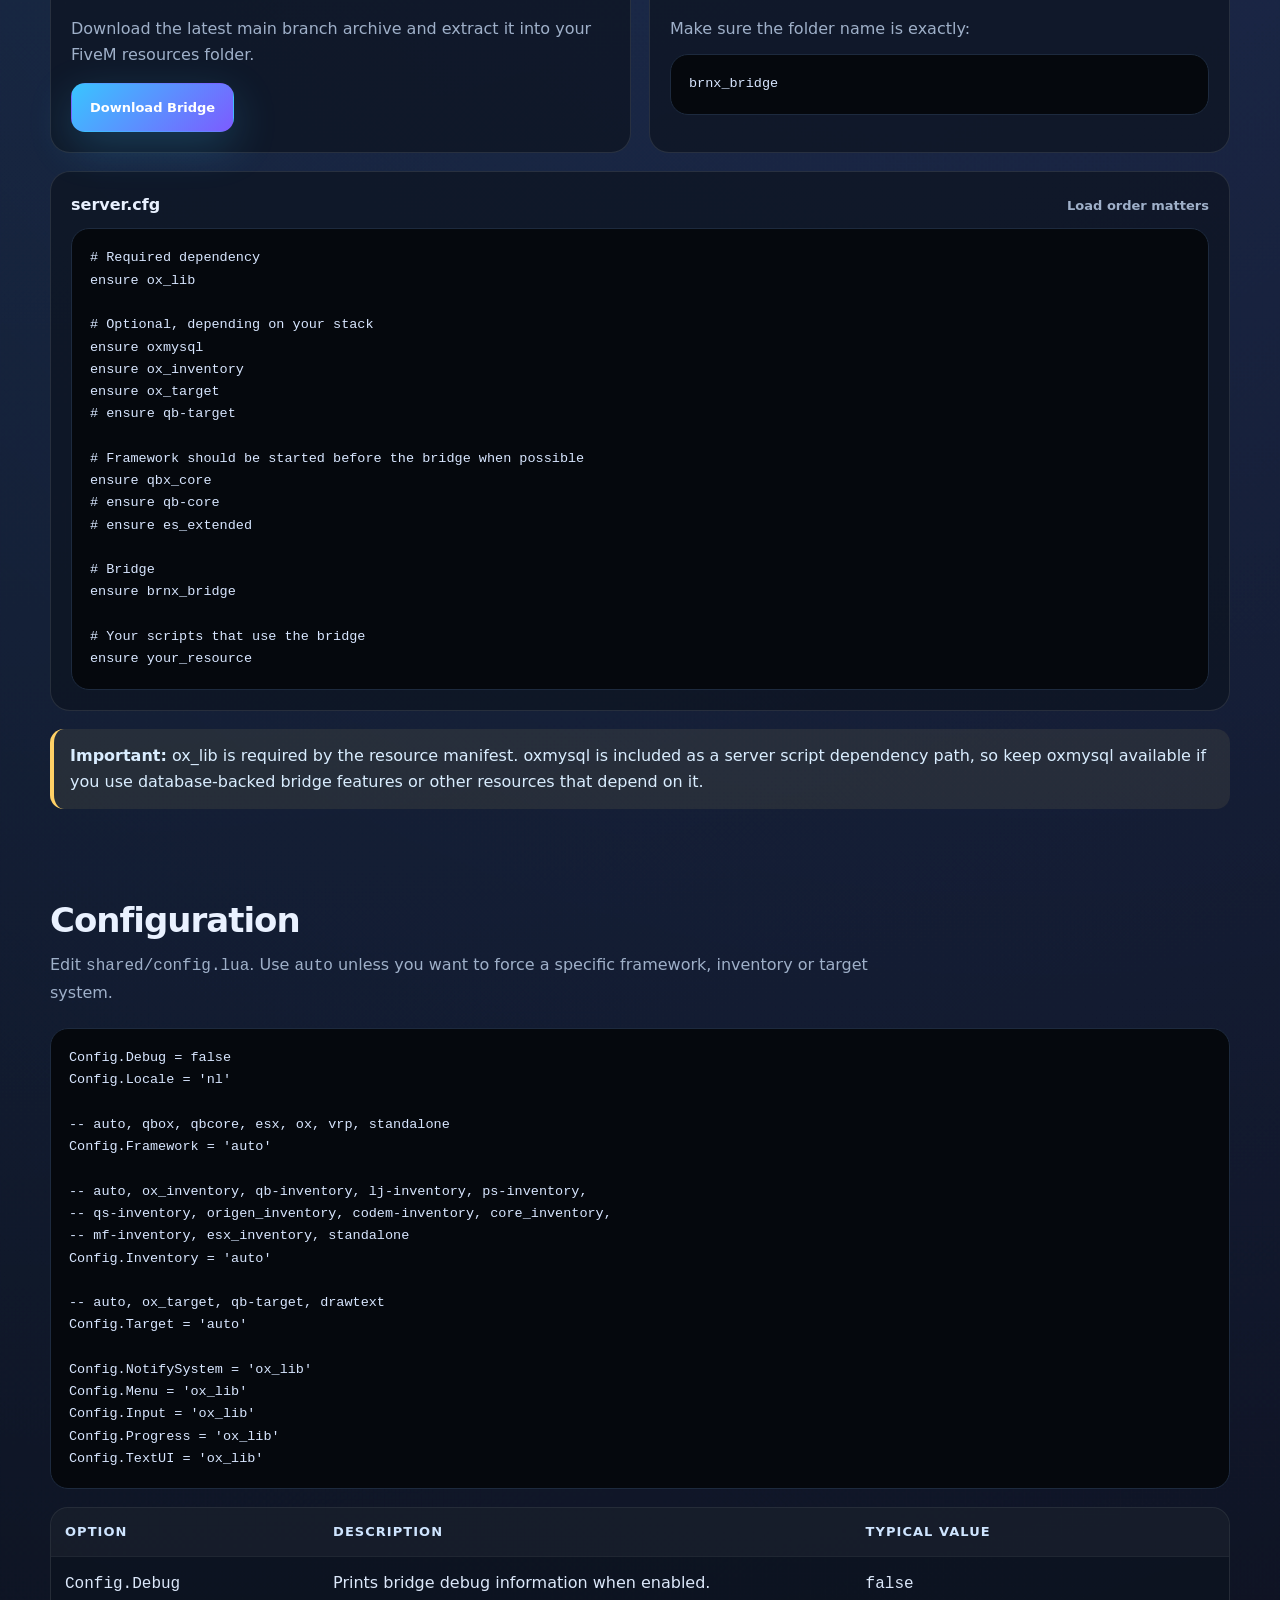
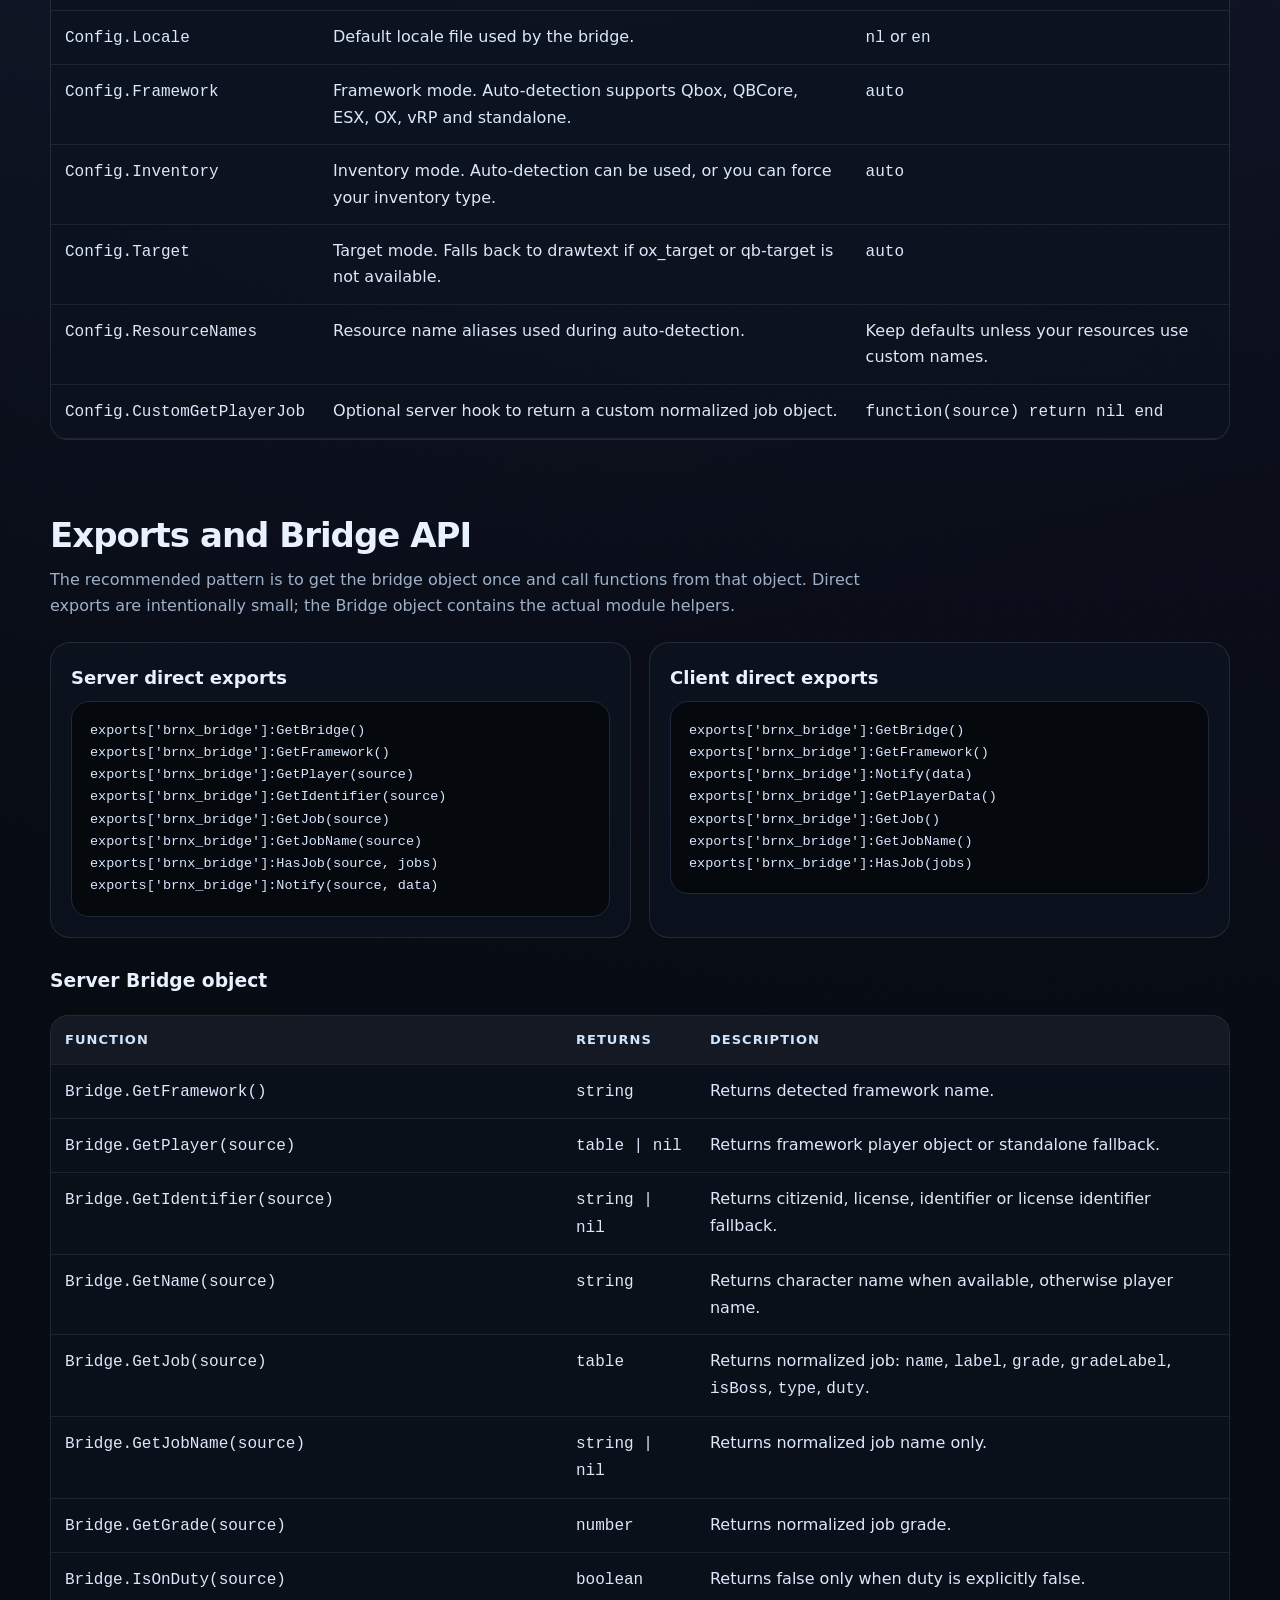
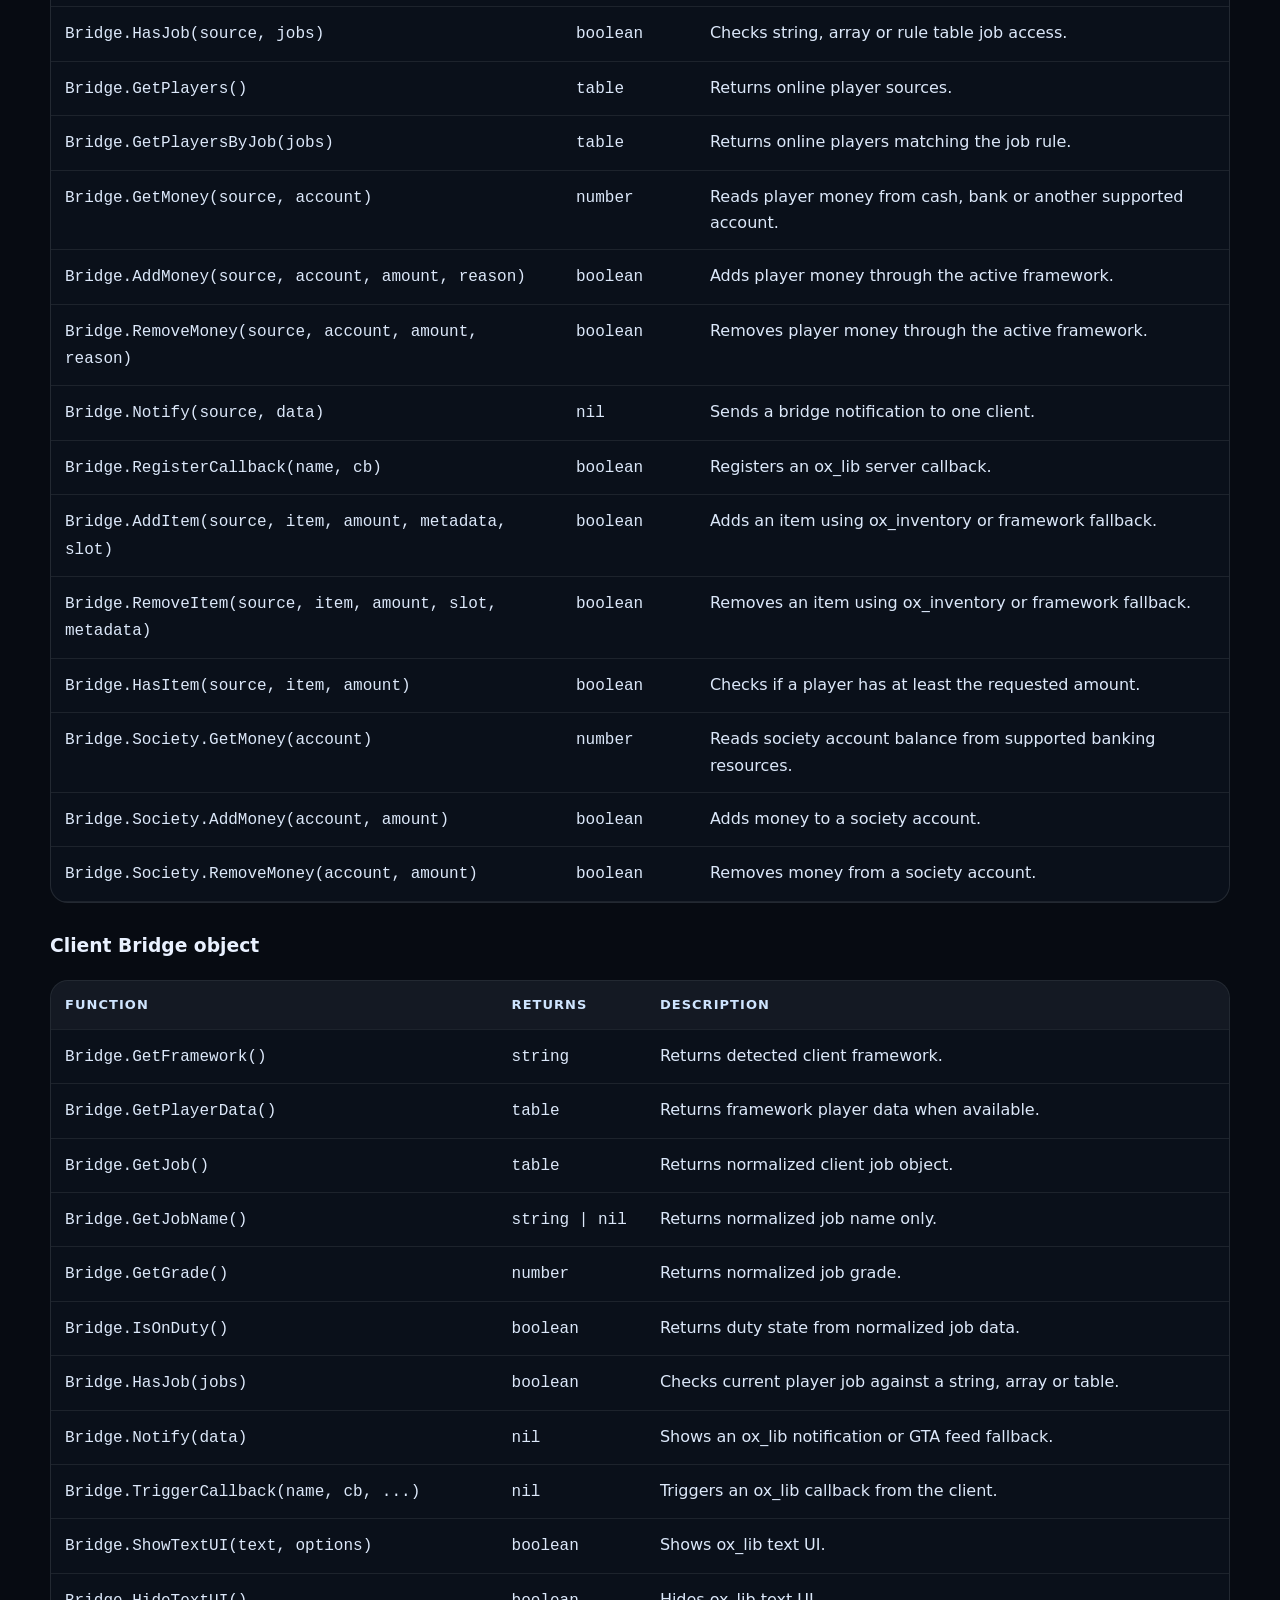
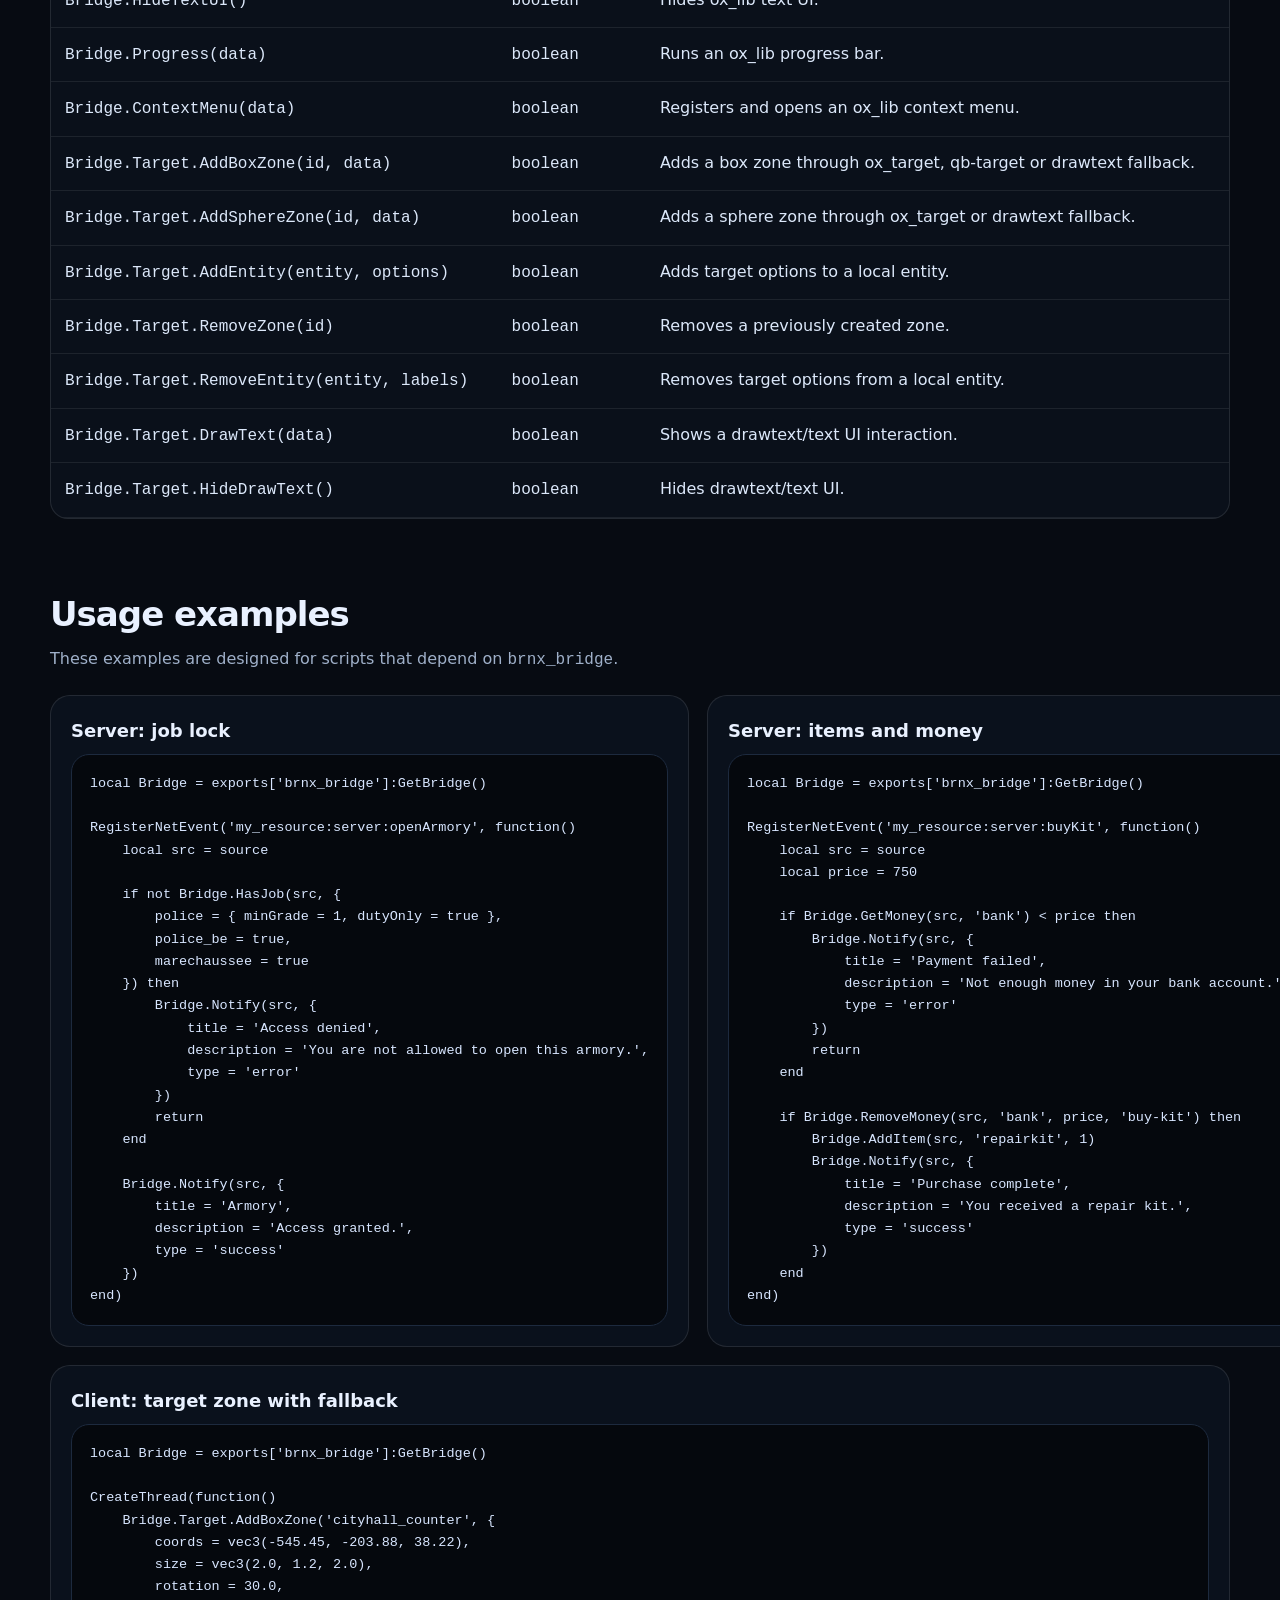
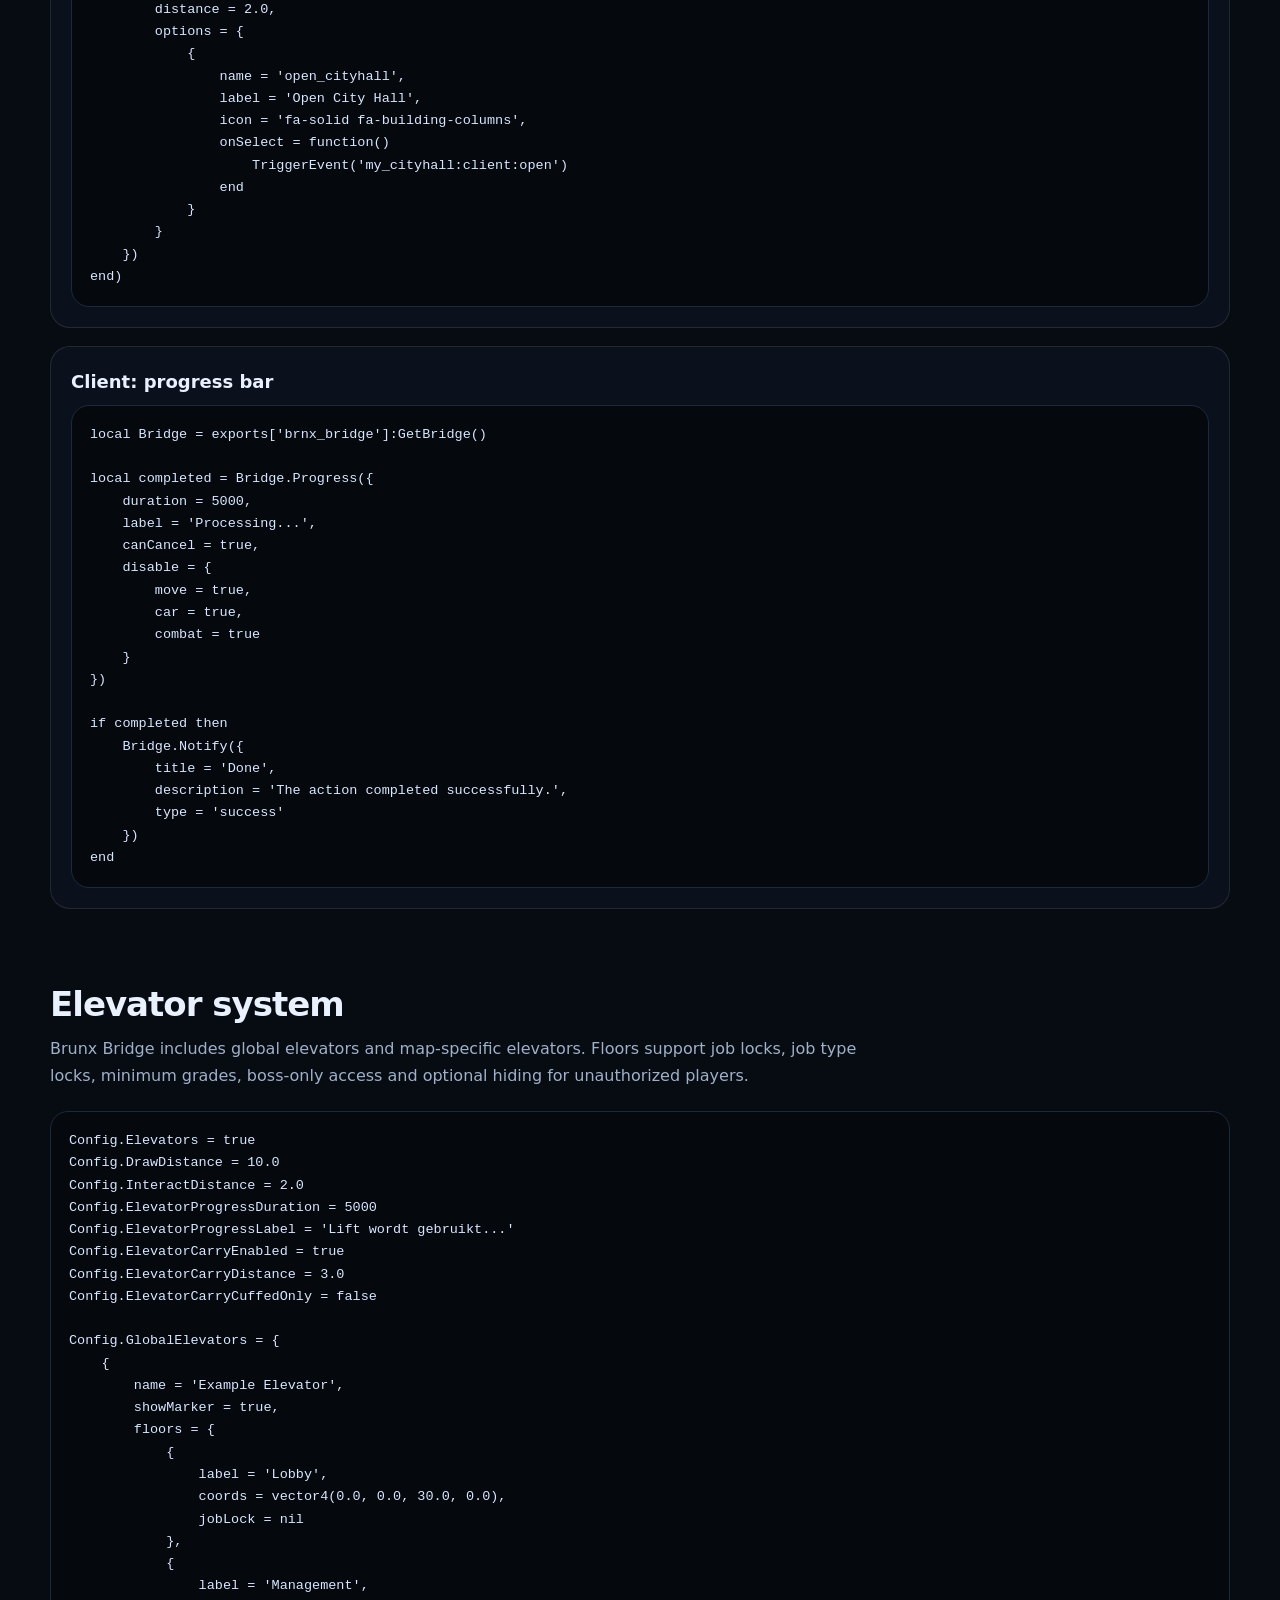
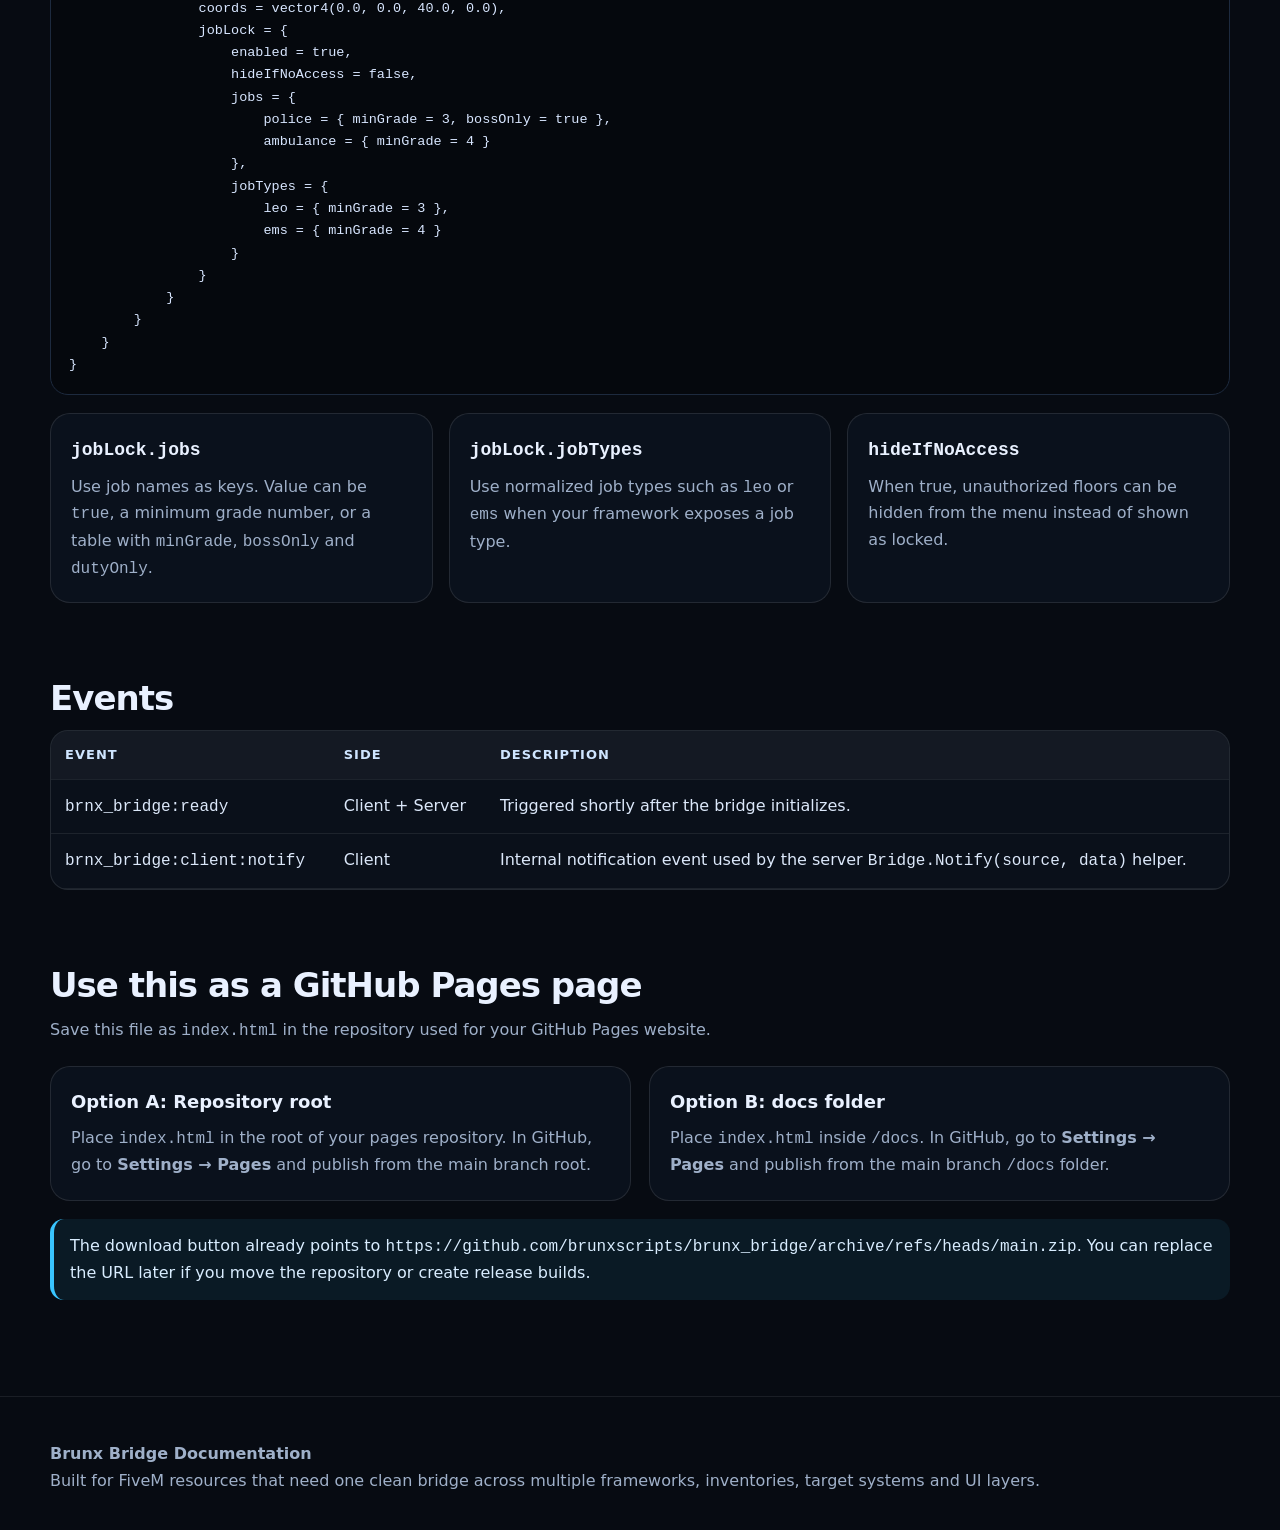
==== commit a4456d01: "Update index.html" ====
--- a/index.html
+++ b/index.html
@@ -1,127 +1,453 @@
 <!doctype html>
 <html lang="en">
 <head>
-  <meta charset="UTF-8" />
-  <meta name="viewport" content="width=device-width, initial-scale=1.0" />
-  <meta name="description" content="BrunxScript documentation portal for FiveM scripts and BrunxBridge." />
-  <title>BrunxScript Documentation</title>
-  <link rel="preconnect" href="https://fonts.googleapis.com">
-  <link rel="preconnect" href="https://fonts.gstatic.com" crossorigin>
-  <link href="https://fonts.googleapis.com/css2?family=Inter:wght@400;500;700;800;900&family=JetBrains+Mono:wght@500;700&display=swap" rel="stylesheet">
-  <link rel="stylesheet" href="assets/css/style.css" />
+  <meta charset="utf-8" />
+  <meta name="viewport" content="width=device-width, initial-scale=1" />
+  <title>Brunx Bridge Documentation</title>
+  <meta name="description" content="Official documentation page for brnx_bridge, a future-proof FiveM bridge for ESX, QBCore, Qbox, OX, vRP and standalone resources." />
+  <style>
+    :root{
+      --bg:#070b12;--panel:#0d1420;--panel2:#111b2b;--text:#e9f1ff;--muted:#9fb0c9;--line:#203148;--brand:#39c5ff;--brand2:#7c5cff;--ok:#35d49a;--warn:#ffd166;--danger:#ff6b6b;--code:#05080d;
+    }
+    *{box-sizing:border-box}html{scroll-behavior:smooth}body{margin:0;background:radial-gradient(circle at top left,rgba(57,197,255,.18),transparent 35%),radial-gradient(circle at 80% 10%,rgba(124,92,255,.16),transparent 32%),var(--bg);color:var(--text);font:16px/1.65 Inter,ui-sans-serif,system-ui,-apple-system,BlinkMacSystemFont,"Segoe UI",sans-serif}a{color:var(--brand);text-decoration:none}a:hover{text-decoration:underline}.wrap{width:min(1180px,calc(100% - 32px));margin:0 auto}.topbar{position:sticky;top:0;z-index:20;background:rgba(7,11,18,.78);backdrop-filter:blur(16px);border-bottom:1px solid rgba(255,255,255,.08)}.topbar-inner{display:flex;align-items:center;justify-content:space-between;gap:18px;padding:14px 0}.brand{display:flex;align-items:center;gap:10px;font-weight:800;letter-spacing:.2px}.logo{width:34px;height:34px;border-radius:10px;background:linear-gradient(135deg,var(--brand),var(--brand2));box-shadow:0 0 28px rgba(57,197,255,.35)}.nav{display:flex;gap:16px;flex-wrap:wrap;font-size:14px}.nav a{color:var(--muted)}.hero{padding:86px 0 42px}.hero-grid{display:grid;grid-template-columns:1.1fr .9fr;gap:28px;align-items:center}.badge{display:inline-flex;gap:8px;align-items:center;border:1px solid rgba(57,197,255,.28);background:rgba(57,197,255,.08);color:#bdeeff;border-radius:999px;padding:7px 12px;font-size:13px;font-weight:700}.hero h1{font-size:clamp(38px,7vw,72px);line-height:1.02;margin:20px 0 18px;letter-spacing:-2.4px}.hero p{font-size:19px;color:var(--muted);max-width:750px}.actions{display:flex;gap:12px;flex-wrap:wrap;margin-top:28px}.btn{display:inline-flex;align-items:center;justify-content:center;gap:10px;border-radius:14px;padding:13px 18px;font-weight:800;border:1px solid transparent}.btn.primary{background:linear-gradient(135deg,var(--brand),var(--brand2));color:white;box-shadow:0 14px 44px rgba(57,197,255,.22)}.btn.secondary{background:rgba(255,255,255,.06);border-color:rgba(255,255,255,.12);color:var(--text)}.hero-card{border:1px solid rgba(255,255,255,.11);background:linear-gradient(180deg,rgba(17,27,43,.9),rgba(13,20,32,.86));border-radius:26px;padding:22px;box-shadow:0 28px 90px rgba(0,0,0,.32)}.terminal{background:var(--code);border:1px solid #1d2a3e;border-radius:18px;padding:18px;overflow:auto}.dotrow{display:flex;gap:7px;margin-bottom:14px}.dot{width:10px;height:10px;border-radius:50%;background:#344155}.dot:nth-child(1){background:#ff6b6b}.dot:nth-child(2){background:#ffd166}.dot:nth-child(3){background:#35d49a}code,pre{font-family:"JetBrains Mono","SFMono-Regular",Consolas,monospace}pre{margin:0;white-space:pre;overflow:auto;color:#d8e6ff;font-size:13.5px}.section{padding:38px 0}.section h2{font-size:34px;line-height:1.15;margin:0 0 12px;letter-spacing:-1px}.section .lead{color:var(--muted);margin:0 0 22px;max-width:850px}.grid{display:grid;grid-template-columns:repeat(3,1fr);gap:16px}.card{border:1px solid rgba(255,255,255,.1);background:rgba(13,20,32,.72);border-radius:20px;padding:20px}.card h3{margin:0 0 8px;font-size:18px}.card p{margin:0;color:var(--muted)}.two{display:grid;grid-template-columns:1fr 1fr;gap:18px}.table-wrap{overflow:auto;border:1px solid rgba(255,255,255,.1);border-radius:18px;background:rgba(13,20,32,.68)}table{width:100%;border-collapse:collapse;min-width:760px}th,td{text-align:left;padding:13px 14px;border-bottom:1px solid rgba(255,255,255,.08);vertical-align:top}th{color:#cfe5ff;background:rgba(255,255,255,.04);font-size:13px;text-transform:uppercase;letter-spacing:.08em}td{color:#dce8fa}td small{color:var(--muted)}.pill{display:inline-flex;border:1px solid rgba(255,255,255,.13);background:rgba(255,255,255,.06);border-radius:999px;padding:3px 9px;font-size:12px;color:#cfe5ff;margin:2px}.note{border-left:4px solid var(--brand);background:rgba(57,197,255,.08);border-radius:14px;padding:14px 16px;color:#d9edff}.warn{border-left-color:var(--warn);background:rgba(255,209,102,.08)}.footer{padding:44px 0 70px;color:var(--muted);border-top:1px solid rgba(255,255,255,.08);margin-top:42px}.kpi{display:grid;grid-template-columns:repeat(4,1fr);gap:12px;margin-top:20px}.kpi div{border:1px solid rgba(255,255,255,.1);background:rgba(255,255,255,.045);border-radius:16px;padding:14px}.kpi b{display:block;font-size:20px;color:var(--text)}.kpi span{color:var(--muted);font-size:13px}.copy-title{display:flex;justify-content:space-between;align-items:center;gap:12px;margin-bottom:10px}.copy-title span{font-weight:800}.small{font-size:13px;color:var(--muted)}@media(max-width:900px){.hero-grid,.two{grid-template-columns:1fr}.grid{grid-template-columns:1fr}.nav{display:none}.kpi{grid-template-columns:1fr 1fr}.hero{padding-top:54px}}@media(max-width:560px){.kpi{grid-template-columns:1fr}.actions .btn{width:100%}.hero-card{padding:14px}.wrap{width:min(100% - 22px,1180px)}}
+  </style>
 </head>
-<body data-page="home" data-base="">
-  <div class="bg"></div>
-
-  <header class="header">
-    <a class="brand" href="index.html">
-      <img class="brand-logo js-logo" alt="BrunxScript logo">
-      <span><strong class="js-brand-name">BrunxScript</strong><span class="js-brand-tagline">Documentation</span></span>
-    </a>
-    <nav class="nav">
-      <a href="#scripts">Scripts</a>
-      <a href="#bridge">BrunxBridge</a>
-      <a href="#future">Future-proof</a>
-      <a href="#faq">FAQ</a>
-    </nav>
-    <a class="btn small js-bridge-download" href="https://github.com/brunxscripts/brunx_bridge/archive/refs/heads/main.zip">Download Bridge</a>
-    <button class="hamb" type="button">Menu</button>
+<body>
+  <header class="topbar">
+    <div class="wrap topbar-inner">
+      <a class="brand" href="#top" aria-label="Brunx Bridge home"><span class="logo"></span><span>Brunx Bridge</span></a>
+      <nav class="nav" aria-label="Main navigation">
+        <a href="#install">Install</a><a href="#configuration">Configuration</a><a href="#exports">Exports</a><a href="#examples">Examples</a><a href="#elevators">Elevators</a><a href="#deployment">GitHub Pages</a>
+      </nav>
+    </div>
   </header>
 
-  <main>
+  <main id="top">
     <section class="hero">
-      <div class="container hero-grid">
+      <div class="wrap hero-grid">
         <div>
-          <span class="eyebrow">FiveM Documentation System</span>
-          <h1>Documentation that looks as clean as your scripts.</h1>
-          <p class="lead">A premium, GitHub Pages-ready documentation website for BrunxScript. Each script gets its own documentation page, while all content stays easy to edit from one central data file.</p>
+          <span class="badge">FiveM Resource • Bridge Layer • v1.0.1</span>
+          <h1>One bridge for modern FiveM resources.</h1>
+          <p>Brunx Bridge is a future-proof compatibility layer for ESX, QBCore, Qbox, OX, vRP and standalone resources. It centralizes framework detection, job checks, money handling, inventory helpers, target zones, UI helpers, callbacks and configurable elevators.</p>
           <div class="actions">
-            <a class="btn js-bridge-download" href="https://github.com/brunxscripts/brunx_bridge/archive/refs/heads/main.zip">Download BrunxBridge</a>
-            <a class="btn ghost" href="#scripts">Browse script docs</a>
-          </div>
-          <div class="stats">
-            <div class="stat"><strong id="scriptCount">3+</strong><span>Script pages</span></div>
-            <div class="stat"><strong>0</strong><span>Build steps</span></div>
-            <div class="stat"><strong>100%</strong><span>GitHub Pages ready</span></div>
-          </div>
-        </div>
-        <div class="showcase reveal">
-          <div class="window">
-            <div class="win-top"><i class="dot"></i><i class="dot"></i><i class="dot"></i></div>
-            <div class="win-body">
-              <div class="terminal-line"><span>docs/</span>brunxbridge.html</div>
-              <div class="terminal-line"><span>bridge/</span>client-api</div>
-              <div class="terminal-line"><span>bridge/</span>server-api</div>
-              <div class="terminal-line"><span>bridge/</span>target-api</div>
-            </div>
-          </div>
-        </div>
-      </div>
-    </section>
-
-    <section class="section" id="scripts">
-      <div class="container">
-        <div class="section-head">
-          <div>
-            <span class="eyebrow">Script documentation</span>
-            <h2>Separate page for every script.</h2>
-            <p>Browse official BrunxScript resource documentation. Each page includes setup, configuration, exports, events and release notes.</p>
-          </div>
-          <input id="searchInput" class="search" type="search" placeholder="Search scripts...">
-        </div>
-        <div id="scriptGrid" class="grid"></div>
-      </div>
-    </section>
-
-    <section class="section" id="bridge">
-      <div class="container bridge">
-        <div class="panel reveal">
-          <span class="eyebrow">BrunxBridge</span>
-          <h2>BrunxBridge package.</h2>
-          <p>Download the official bridge package and follow the installation guide for your framework. BrunxBridge is the required compatibility layer for BrunxScript resources.</p>
-          <div class="actions">
-            <a class="btn js-bridge-download" href="https://github.com/brunxscripts/brunx_bridge/archive/refs/heads/main.zip">Download BrunxBridge</a>
-            <a class="btn ghost" href="docs/brunxbridge.html">Read bridge docs</a>
-          </div>
-        </div>
-        <div class="panel reveal">
-          <h2>Recommended structure</h2>
-          <div class="steps">
-            <div class="step"><div><strong>Install BrunxBridge</strong><p>Start the bridge before every BrunxScript resource.</p></div></div>
-            <div class="step"><div><strong>Select your framework</strong><p>Use automatic detection or configure your framework manually.</p></div></div>
-            <div class="step"><div><strong>Connect resources</strong><p>Use the documented exports and events for clean integrations.</p></div></div>
-          </div>
-        </div>
-      </div>
-    </section>
-
-    <section class="section" id="future">
-      <div class="container">
-        <div class="section-head">
-          <div>
-            <span class="eyebrow">Future-proof</span>
-            <h2>Made to grow with BrunxScript.</h2>
-            <p>Built for long-term resource documentation, stable API references and clean customer onboarding.</p>
-          </div>
-        </div>
+            <a class="btn primary small js-bridge-download" href="https://github.com/brunxscripts/brunx_bridge/archive/refs/heads/main.zip">Download Bridge</a>
+            <a class="btn secondary" href="#quick-start">Quick start</a>
+          </div>
+          <div class="kpi" aria-label="Highlights">
+            <div><b>Auto</b><span>framework detection</span></div>
+            <div><b>OX</b><span>default UI layer</span></div>
+            <div><b>Target</b><span>ox/qb/drawtext fallback</span></div>
+            <div><b>Elevators</b><span>global + map based</span></div>
+          </div>
+        </div>
+        <div class="hero-card">
+          <div class="terminal">
+            <div class="dotrow"><span class="dot"></span><span class="dot"></span><span class="dot"></span></div>
+<pre><code>-- Server-side usage
+local Bridge = exports['brnx_bridge']:GetBridge()
+
+RegisterCommand('bridgejob', function(source)
+    local job = Bridge.GetJob(source)
+    print(json.encode(job))
+end, false)
+
+-- Client-side usage
+local Bridge = exports['brnx_bridge']:GetBridge()
+Bridge.Notify({
+    title = 'Bridge',
+    description = 'Client bridge loaded.',
+    type = 'success'
+})</code></pre>
+          </div>
+        </div>
+      </div>
+    </section>
+
+    <section class="section" id="overview">
+      <div class="wrap">
+        <h2>What it does</h2>
+        <p class="lead">Instead of writing separate code for every framework, inventory, target and UI system, your scripts can call Brunx Bridge once and let the bridge normalize the differences.</p>
         <div class="grid">
-          <div class="panel reveal"><h3>Stable API reference</h3><p>Every export, event and configuration option is documented in one consistent format.</p></div>
-          <div class="panel reveal"><h3>Static hosting</h3><p>No backend, no database and no build system. Fast to load and easy to host on modern static platforms.</p></div>
-          <div class="panel reveal"><h3>Dedicated script pages</h3><p>Each resource has its own page with requirements, installation steps, examples and changelog.</p></div>
-        </div>
-      </div>
-    </section>
-
-    <section class="section" id="faq">
-      <div class="container">
-        <div class="section-head"><div><span class="eyebrow">FAQ</span><h2>Common questions.</h2></div></div>
-        <div id="faqGrid" class="grid"></div>
+          <article class="card"><h3>Framework abstraction</h3><p>Detects Qbox, QBCore, ESX, OX, vRP or standalone mode and exposes normalized player, identifier, name, job, grade, duty and money helpers.</p></article>
+          <article class="card"><h3>Inventory helpers</h3><p>Provides simple server-side item helpers with ox_inventory support and player function fallback for compatible frameworks.</p></article>
+          <article class="card"><h3>Target fallback</h3><p>Uses ox_target when available, qb-target when available, and a drawtext interaction fallback when no target resource is running.</p></article>
+          <article class="card"><h3>UI layer</h3><p>Uses ox_lib for notifications, progress bars, context menus and text UI, keeping UI usage consistent across resources.</p></article>
+          <article class="card"><h3>Callbacks</h3><p>Wraps ox_lib callback registration and client triggering so scripts can use one consistent pattern.</p></article>
+          <article class="card"><h3>Elevators</h3><p>Includes a configurable elevator system with global elevators, map-specific elevators, job locks, boss locks, progress bars and carry support.</p></article>
+        </div>
+      </div>
+    </section>
+
+    <section class="section" id="install">
+      <div class="wrap">
+        <h2>Installation</h2>
+        <p class="lead">Install the bridge before any resource that depends on it.</p>
+        <div class="two">
+          <div class="card">
+            <h3>1. Download</h3>
+            <p>Download the latest main branch archive and extract it into your FiveM resources folder.</p>
+            <p style="margin-top:14px"><a class="btn primary small js-bridge-download" href="https://github.com/brunxscripts/brunx_bridge/archive/refs/heads/main.zip">Download Bridge</a></p>
+          </div>
+          <div class="card">
+            <h3>2. Rename folder</h3>
+            <p>Make sure the folder name is exactly:</p>
+            <div class="terminal" style="margin-top:12px"><pre><code>brnx_bridge</code></pre></div>
+          </div>
+        </div>
+        <div class="card" style="margin-top:18px" id="quick-start">
+          <div class="copy-title"><span>server.cfg</span><span class="small">Load order matters</span></div>
+          <div class="terminal"><pre><code># Required dependency
+ensure ox_lib
+
+# Optional, depending on your stack
+ensure oxmysql
+ensure ox_inventory
+ensure ox_target
+# ensure qb-target
+
+# Framework should be started before the bridge when possible
+ensure qbx_core
+# ensure qb-core
+# ensure es_extended
+
+# Bridge
+ensure brnx_bridge
+
+# Your scripts that use the bridge
+ensure your_resource</code></pre></div>
+        </div>
+        <p class="note warn" style="margin-top:18px"><strong>Important:</strong> ox_lib is required by the resource manifest. oxmysql is included as a server script dependency path, so keep oxmysql available if you use database-backed bridge features or other resources that depend on it.</p>
+      </div>
+    </section>
+
+    <section class="section" id="configuration">
+      <div class="wrap">
+        <h2>Configuration</h2>
+        <p class="lead">Edit <code>shared/config.lua</code>. Use <code>auto</code> unless you want to force a specific framework, inventory or target system.</p>
+        <div class="terminal"><pre><code>Config.Debug = false
+Config.Locale = 'nl'
+
+-- auto, qbox, qbcore, esx, ox, vrp, standalone
+Config.Framework = 'auto'
+
+-- auto, ox_inventory, qb-inventory, lj-inventory, ps-inventory,
+-- qs-inventory, origen_inventory, codem-inventory, core_inventory,
+-- mf-inventory, esx_inventory, standalone
+Config.Inventory = 'auto'
+
+-- auto, ox_target, qb-target, drawtext
+Config.Target = 'auto'
+
+Config.NotifySystem = 'ox_lib'
+Config.Menu = 'ox_lib'
+Config.Input = 'ox_lib'
+Config.Progress = 'ox_lib'
+Config.TextUI = 'ox_lib'</code></pre></div>
+        <div class="table-wrap" style="margin-top:18px">
+          <table>
+            <thead><tr><th>Option</th><th>Description</th><th>Typical value</th></tr></thead>
+            <tbody>
+              <tr><td><code>Config.Debug</code></td><td>Prints bridge debug information when enabled.</td><td><code>false</code></td></tr>
+              <tr><td><code>Config.Locale</code></td><td>Default locale file used by the bridge.</td><td><code>nl</code> or <code>en</code></td></tr>
+              <tr><td><code>Config.Framework</code></td><td>Framework mode. Auto-detection supports Qbox, QBCore, ESX, OX, vRP and standalone.</td><td><code>auto</code></td></tr>
+              <tr><td><code>Config.Inventory</code></td><td>Inventory mode. Auto-detection can be used, or you can force your inventory type.</td><td><code>auto</code></td></tr>
+              <tr><td><code>Config.Target</code></td><td>Target mode. Falls back to drawtext if ox_target or qb-target is not available.</td><td><code>auto</code></td></tr>
+              <tr><td><code>Config.ResourceNames</code></td><td>Resource name aliases used during auto-detection.</td><td>Keep defaults unless your resources use custom names.</td></tr>
+              <tr><td><code>Config.CustomGetPlayerJob</code></td><td>Optional server hook to return a custom normalized job object.</td><td><code>function(source) return nil end</code></td></tr>
+            </tbody>
+          </table>
+        </div>
+      </div>
+    </section>
+
+    <section class="section" id="exports">
+      <div class="wrap">
+        <h2>Exports and Bridge API</h2>
+        <p class="lead">The recommended pattern is to get the bridge object once and call functions from that object. Direct exports are intentionally small; the Bridge object contains the actual module helpers.</p>
+        <div class="two">
+          <div class="card">
+            <h3>Server direct exports</h3>
+            <div class="terminal"><pre><code>exports['brnx_bridge']:GetBridge()
+exports['brnx_bridge']:GetFramework()
+exports['brnx_bridge']:GetPlayer(source)
+exports['brnx_bridge']:GetIdentifier(source)
+exports['brnx_bridge']:GetJob(source)
+exports['brnx_bridge']:GetJobName(source)
+exports['brnx_bridge']:HasJob(source, jobs)
+exports['brnx_bridge']:Notify(source, data)</code></pre></div>
+          </div>
+          <div class="card">
+            <h3>Client direct exports</h3>
+            <div class="terminal"><pre><code>exports['brnx_bridge']:GetBridge()
+exports['brnx_bridge']:GetFramework()
+exports['brnx_bridge']:Notify(data)
+exports['brnx_bridge']:GetPlayerData()
+exports['brnx_bridge']:GetJob()
+exports['brnx_bridge']:GetJobName()
+exports['brnx_bridge']:HasJob(jobs)</code></pre></div>
+          </div>
+        </div>
+
+        <h3 style="margin-top:28px">Server Bridge object</h3>
+        <div class="table-wrap">
+          <table>
+            <thead><tr><th>Function</th><th>Returns</th><th>Description</th></tr></thead>
+            <tbody>
+              <tr><td><code>Bridge.GetFramework()</code></td><td><code>string</code></td><td>Returns detected framework name.</td></tr>
+              <tr><td><code>Bridge.GetPlayer(source)</code></td><td><code>table | nil</code></td><td>Returns framework player object or standalone fallback.</td></tr>
+              <tr><td><code>Bridge.GetIdentifier(source)</code></td><td><code>string | nil</code></td><td>Returns citizenid, license, identifier or license identifier fallback.</td></tr>
+              <tr><td><code>Bridge.GetName(source)</code></td><td><code>string</code></td><td>Returns character name when available, otherwise player name.</td></tr>
+              <tr><td><code>Bridge.GetJob(source)</code></td><td><code>table</code></td><td>Returns normalized job: <code>name</code>, <code>label</code>, <code>grade</code>, <code>gradeLabel</code>, <code>isBoss</code>, <code>type</code>, <code>duty</code>.</td></tr>
+              <tr><td><code>Bridge.GetJobName(source)</code></td><td><code>string | nil</code></td><td>Returns normalized job name only.</td></tr>
+              <tr><td><code>Bridge.GetGrade(source)</code></td><td><code>number</code></td><td>Returns normalized job grade.</td></tr>
+              <tr><td><code>Bridge.IsOnDuty(source)</code></td><td><code>boolean</code></td><td>Returns false only when duty is explicitly false.</td></tr>
+              <tr><td><code>Bridge.HasJob(source, jobs)</code></td><td><code>boolean</code></td><td>Checks string, array or rule table job access.</td></tr>
+              <tr><td><code>Bridge.GetPlayers()</code></td><td><code>table</code></td><td>Returns online player sources.</td></tr>
+              <tr><td><code>Bridge.GetPlayersByJob(jobs)</code></td><td><code>table</code></td><td>Returns online players matching the job rule.</td></tr>
+              <tr><td><code>Bridge.GetMoney(source, account)</code></td><td><code>number</code></td><td>Reads player money from cash, bank or another supported account.</td></tr>
+              <tr><td><code>Bridge.AddMoney(source, account, amount, reason)</code></td><td><code>boolean</code></td><td>Adds player money through the active framework.</td></tr>
+              <tr><td><code>Bridge.RemoveMoney(source, account, amount, reason)</code></td><td><code>boolean</code></td><td>Removes player money through the active framework.</td></tr>
+              <tr><td><code>Bridge.Notify(source, data)</code></td><td><code>nil</code></td><td>Sends a bridge notification to one client.</td></tr>
+              <tr><td><code>Bridge.RegisterCallback(name, cb)</code></td><td><code>boolean</code></td><td>Registers an ox_lib server callback.</td></tr>
+              <tr><td><code>Bridge.AddItem(source, item, amount, metadata, slot)</code></td><td><code>boolean</code></td><td>Adds an item using ox_inventory or framework fallback.</td></tr>
+              <tr><td><code>Bridge.RemoveItem(source, item, amount, slot, metadata)</code></td><td><code>boolean</code></td><td>Removes an item using ox_inventory or framework fallback.</td></tr>
+              <tr><td><code>Bridge.HasItem(source, item, amount)</code></td><td><code>boolean</code></td><td>Checks if a player has at least the requested amount.</td></tr>
+              <tr><td><code>Bridge.Society.GetMoney(account)</code></td><td><code>number</code></td><td>Reads society account balance from supported banking resources.</td></tr>
+              <tr><td><code>Bridge.Society.AddMoney(account, amount)</code></td><td><code>boolean</code></td><td>Adds money to a society account.</td></tr>
+              <tr><td><code>Bridge.Society.RemoveMoney(account, amount)</code></td><td><code>boolean</code></td><td>Removes money from a society account.</td></tr>
+            </tbody>
+          </table>
+        </div>
+
+        <h3 style="margin-top:28px">Client Bridge object</h3>
+        <div class="table-wrap">
+          <table>
+            <thead><tr><th>Function</th><th>Returns</th><th>Description</th></tr></thead>
+            <tbody>
+              <tr><td><code>Bridge.GetFramework()</code></td><td><code>string</code></td><td>Returns detected client framework.</td></tr>
+              <tr><td><code>Bridge.GetPlayerData()</code></td><td><code>table</code></td><td>Returns framework player data when available.</td></tr>
+              <tr><td><code>Bridge.GetJob()</code></td><td><code>table</code></td><td>Returns normalized client job object.</td></tr>
+              <tr><td><code>Bridge.GetJobName()</code></td><td><code>string | nil</code></td><td>Returns normalized job name only.</td></tr>
+              <tr><td><code>Bridge.GetGrade()</code></td><td><code>number</code></td><td>Returns normalized job grade.</td></tr>
+              <tr><td><code>Bridge.IsOnDuty()</code></td><td><code>boolean</code></td><td>Returns duty state from normalized job data.</td></tr>
+              <tr><td><code>Bridge.HasJob(jobs)</code></td><td><code>boolean</code></td><td>Checks current player job against a string, array or table.</td></tr>
+              <tr><td><code>Bridge.Notify(data)</code></td><td><code>nil</code></td><td>Shows an ox_lib notification or GTA feed fallback.</td></tr>
+              <tr><td><code>Bridge.TriggerCallback(name, cb, ...)</code></td><td><code>nil</code></td><td>Triggers an ox_lib callback from the client.</td></tr>
+              <tr><td><code>Bridge.ShowTextUI(text, options)</code></td><td><code>boolean</code></td><td>Shows ox_lib text UI.</td></tr>
+              <tr><td><code>Bridge.HideTextUI()</code></td><td><code>boolean</code></td><td>Hides ox_lib text UI.</td></tr>
+              <tr><td><code>Bridge.Progress(data)</code></td><td><code>boolean</code></td><td>Runs an ox_lib progress bar.</td></tr>
+              <tr><td><code>Bridge.ContextMenu(data)</code></td><td><code>boolean</code></td><td>Registers and opens an ox_lib context menu.</td></tr>
+              <tr><td><code>Bridge.Target.AddBoxZone(id, data)</code></td><td><code>boolean</code></td><td>Adds a box zone through ox_target, qb-target or drawtext fallback.</td></tr>
+              <tr><td><code>Bridge.Target.AddSphereZone(id, data)</code></td><td><code>boolean</code></td><td>Adds a sphere zone through ox_target or drawtext fallback.</td></tr>
+              <tr><td><code>Bridge.Target.AddEntity(entity, options)</code></td><td><code>boolean</code></td><td>Adds target options to a local entity.</td></tr>
+              <tr><td><code>Bridge.Target.RemoveZone(id)</code></td><td><code>boolean</code></td><td>Removes a previously created zone.</td></tr>
+              <tr><td><code>Bridge.Target.RemoveEntity(entity, labels)</code></td><td><code>boolean</code></td><td>Removes target options from a local entity.</td></tr>
+              <tr><td><code>Bridge.Target.DrawText(data)</code></td><td><code>boolean</code></td><td>Shows a drawtext/text UI interaction.</td></tr>
+              <tr><td><code>Bridge.Target.HideDrawText()</code></td><td><code>boolean</code></td><td>Hides drawtext/text UI.</td></tr>
+            </tbody>
+          </table>
+        </div>
+      </div>
+    </section>
+
+    <section class="section" id="examples">
+      <div class="wrap">
+        <h2>Usage examples</h2>
+        <p class="lead">These examples are designed for scripts that depend on <code>brnx_bridge</code>.</p>
+        <div class="two">
+          <div class="card">
+            <h3>Server: job lock</h3>
+            <div class="terminal"><pre><code>local Bridge = exports['brnx_bridge']:GetBridge()
+
+RegisterNetEvent('my_resource:server:openArmory', function()
+    local src = source
+
+    if not Bridge.HasJob(src, {
+        police = { minGrade = 1, dutyOnly = true },
+        police_be = true,
+        marechaussee = true
+    }) then
+        Bridge.Notify(src, {
+            title = 'Access denied',
+            description = 'You are not allowed to open this armory.',
+            type = 'error'
+        })
+        return
+    end
+
+    Bridge.Notify(src, {
+        title = 'Armory',
+        description = 'Access granted.',
+        type = 'success'
+    })
+end)</code></pre></div>
+          </div>
+          <div class="card">
+            <h3>Server: items and money</h3>
+            <div class="terminal"><pre><code>local Bridge = exports['brnx_bridge']:GetBridge()
+
+RegisterNetEvent('my_resource:server:buyKit', function()
+    local src = source
+    local price = 750
+
+    if Bridge.GetMoney(src, 'bank') < price then
+        Bridge.Notify(src, {
+            title = 'Payment failed',
+            description = 'Not enough money in your bank account.',
+            type = 'error'
+        })
+        return
+    end
+
+    if Bridge.RemoveMoney(src, 'bank', price, 'buy-kit') then
+        Bridge.AddItem(src, 'repairkit', 1)
+        Bridge.Notify(src, {
+            title = 'Purchase complete',
+            description = 'You received a repair kit.',
+            type = 'success'
+        })
+    end
+end)</code></pre></div>
+          </div>
+        </div>
+        <div class="card" style="margin-top:18px">
+          <h3>Client: target zone with fallback</h3>
+          <div class="terminal"><pre><code>local Bridge = exports['brnx_bridge']:GetBridge()
+
+CreateThread(function()
+    Bridge.Target.AddBoxZone('cityhall_counter', {
+        coords = vec3(-545.45, -203.88, 38.22),
+        size = vec3(2.0, 1.2, 2.0),
+        rotation = 30.0,
+        distance = 2.0,
+        options = {
+            {
+                name = 'open_cityhall',
+                label = 'Open City Hall',
+                icon = 'fa-solid fa-building-columns',
+                onSelect = function()
+                    TriggerEvent('my_cityhall:client:open')
+                end
+            }
+        }
+    })
+end)</code></pre></div>
+        </div>
+        <div class="card" style="margin-top:18px">
+          <h3>Client: progress bar</h3>
+          <div class="terminal"><pre><code>local Bridge = exports['brnx_bridge']:GetBridge()
+
+local completed = Bridge.Progress({
+    duration = 5000,
+    label = 'Processing...',
+    canCancel = true,
+    disable = {
+        move = true,
+        car = true,
+        combat = true
+    }
+})
+
+if completed then
+    Bridge.Notify({
+        title = 'Done',
+        description = 'The action completed successfully.',
+        type = 'success'
+    })
+end</code></pre></div>
+        </div>
+      </div>
+    </section>
+
+    <section class="section" id="elevators">
+      <div class="wrap">
+        <h2>Elevator system</h2>
+        <p class="lead">Brunx Bridge includes global elevators and map-specific elevators. Floors support job locks, job type locks, minimum grades, boss-only access and optional hiding for unauthorized players.</p>
+        <div class="terminal"><pre><code>Config.Elevators = true
+Config.DrawDistance = 10.0
+Config.InteractDistance = 2.0
+Config.ElevatorProgressDuration = 5000
+Config.ElevatorProgressLabel = 'Lift wordt gebruikt...'
+Config.ElevatorCarryEnabled = true
+Config.ElevatorCarryDistance = 3.0
+Config.ElevatorCarryCuffedOnly = false
+
+Config.GlobalElevators = {
+    {
+        name = 'Example Elevator',
+        showMarker = true,
+        floors = {
+            {
+                label = 'Lobby',
+                coords = vector4(0.0, 0.0, 30.0, 0.0),
+                jobLock = nil
+            },
+            {
+                label = 'Management',
+                coords = vector4(0.0, 0.0, 40.0, 0.0),
+                jobLock = {
+                    enabled = true,
+                    hideIfNoAccess = false,
+                    jobs = {
+                        police = { minGrade = 3, bossOnly = true },
+                        ambulance = { minGrade = 4 }
+                    },
+                    jobTypes = {
+                        leo = { minGrade = 3 },
+                        ems = { minGrade = 4 }
+                    }
+                }
+            }
+        }
+    }
+}</code></pre></div>
+        <div class="grid" style="margin-top:18px">
+          <article class="card"><h3><code>jobLock.jobs</code></h3><p>Use job names as keys. Value can be <code>true</code>, a minimum grade number, or a table with <code>minGrade</code>, <code>bossOnly</code> and <code>dutyOnly</code>.</p></article>
+          <article class="card"><h3><code>jobLock.jobTypes</code></h3><p>Use normalized job types such as <code>leo</code> or <code>ems</code> when your framework exposes a job type.</p></article>
+          <article class="card"><h3><code>hideIfNoAccess</code></h3><p>When true, unauthorized floors can be hidden from the menu instead of shown as locked.</p></article>
+        </div>
+      </div>
+    </section>
+
+    <section class="section" id="events">
+      <div class="wrap">
+        <h2>Events</h2>
+        <div class="table-wrap">
+          <table>
+            <thead><tr><th>Event</th><th>Side</th><th>Description</th></tr></thead>
+            <tbody>
+              <tr><td><code>brnx_bridge:ready</code></td><td>Client + Server</td><td>Triggered shortly after the bridge initializes.</td></tr>
+              <tr><td><code>brnx_bridge:client:notify</code></td><td>Client</td><td>Internal notification event used by the server <code>Bridge.Notify(source, data)</code> helper.</td></tr>
+            </tbody>
+          </table>
+        </div>
+      </div>
+    </section>
+
+    <section class="section" id="deployment">
+      <div class="wrap">
+        <h2>Use this as a GitHub Pages page</h2>
+        <p class="lead">Save this file as <code>index.html</code> in the repository used for your GitHub Pages website.</p>
+        <div class="two">
+          <div class="card">
+            <h3>Option A: Repository root</h3>
+            <p>Place <code>index.html</code> in the root of your pages repository. In GitHub, go to <strong>Settings → Pages</strong> and publish from the main branch root.</p>
+          </div>
+          <div class="card">
+            <h3>Option B: docs folder</h3>
+            <p>Place <code>index.html</code> inside <code>/docs</code>. In GitHub, go to <strong>Settings → Pages</strong> and publish from the main branch <code>/docs</code> folder.</p>
+          </div>
+        </div>
+        <p class="note" style="margin-top:18px">The download button already points to <code>https://github.com/brunxscripts/brunx_bridge/archive/refs/heads/main.zip</code>. You can replace the URL later if you move the repository or create release builds.</p>
       </div>
     </section>
   </main>
 
-  <footer class="footer"><div class="container">© <span class="js-brand-name">BrunxScript</span>. Built for clean FiveM resource documentation.</div></footer>
-  <script src="assets/js/docs-data.js"></script>
-  <script src="assets/js/main.js"></script>
+  <footer class="footer">
+    <div class="wrap">
+      <strong>Brunx Bridge Documentation</strong><br />
+      Built for FiveM resources that need one clean bridge across multiple frameworks, inventories, target systems and UI layers.
+    </div>
+  </footer>
 </body>
 </html>
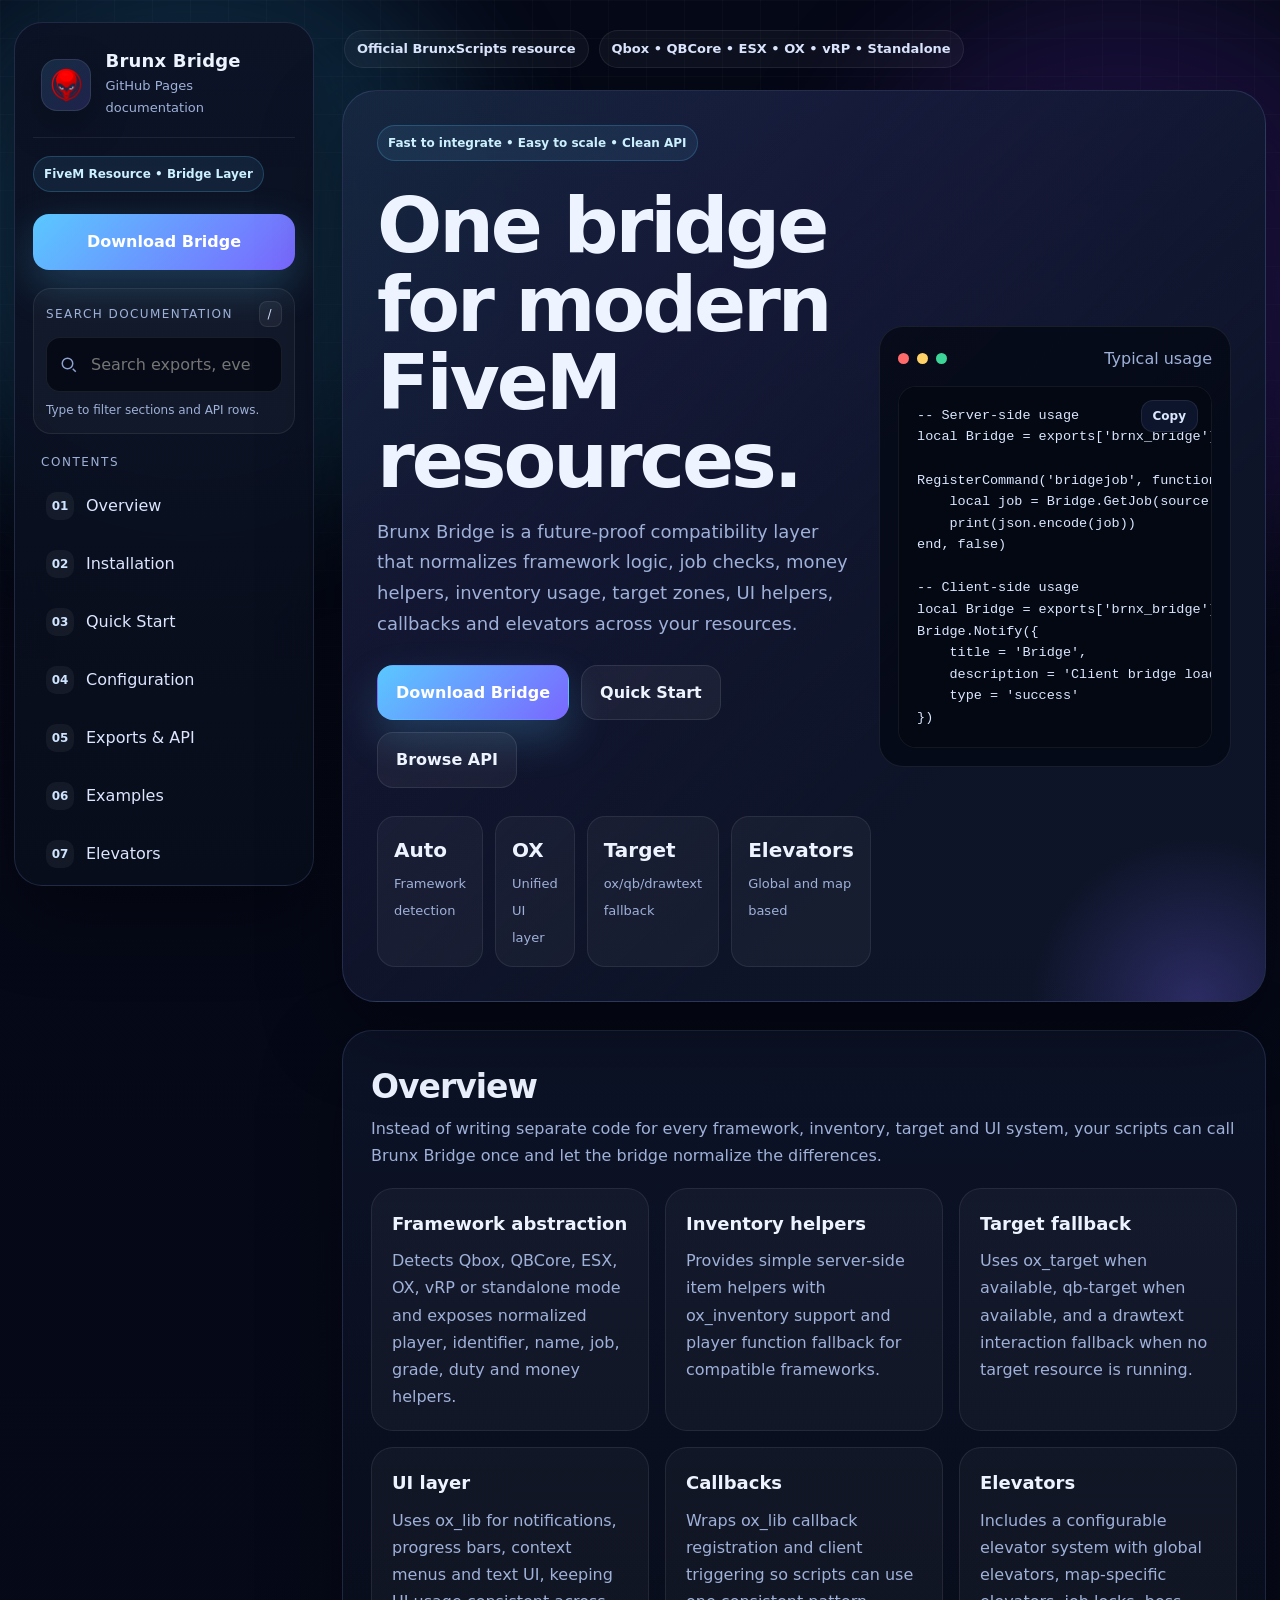
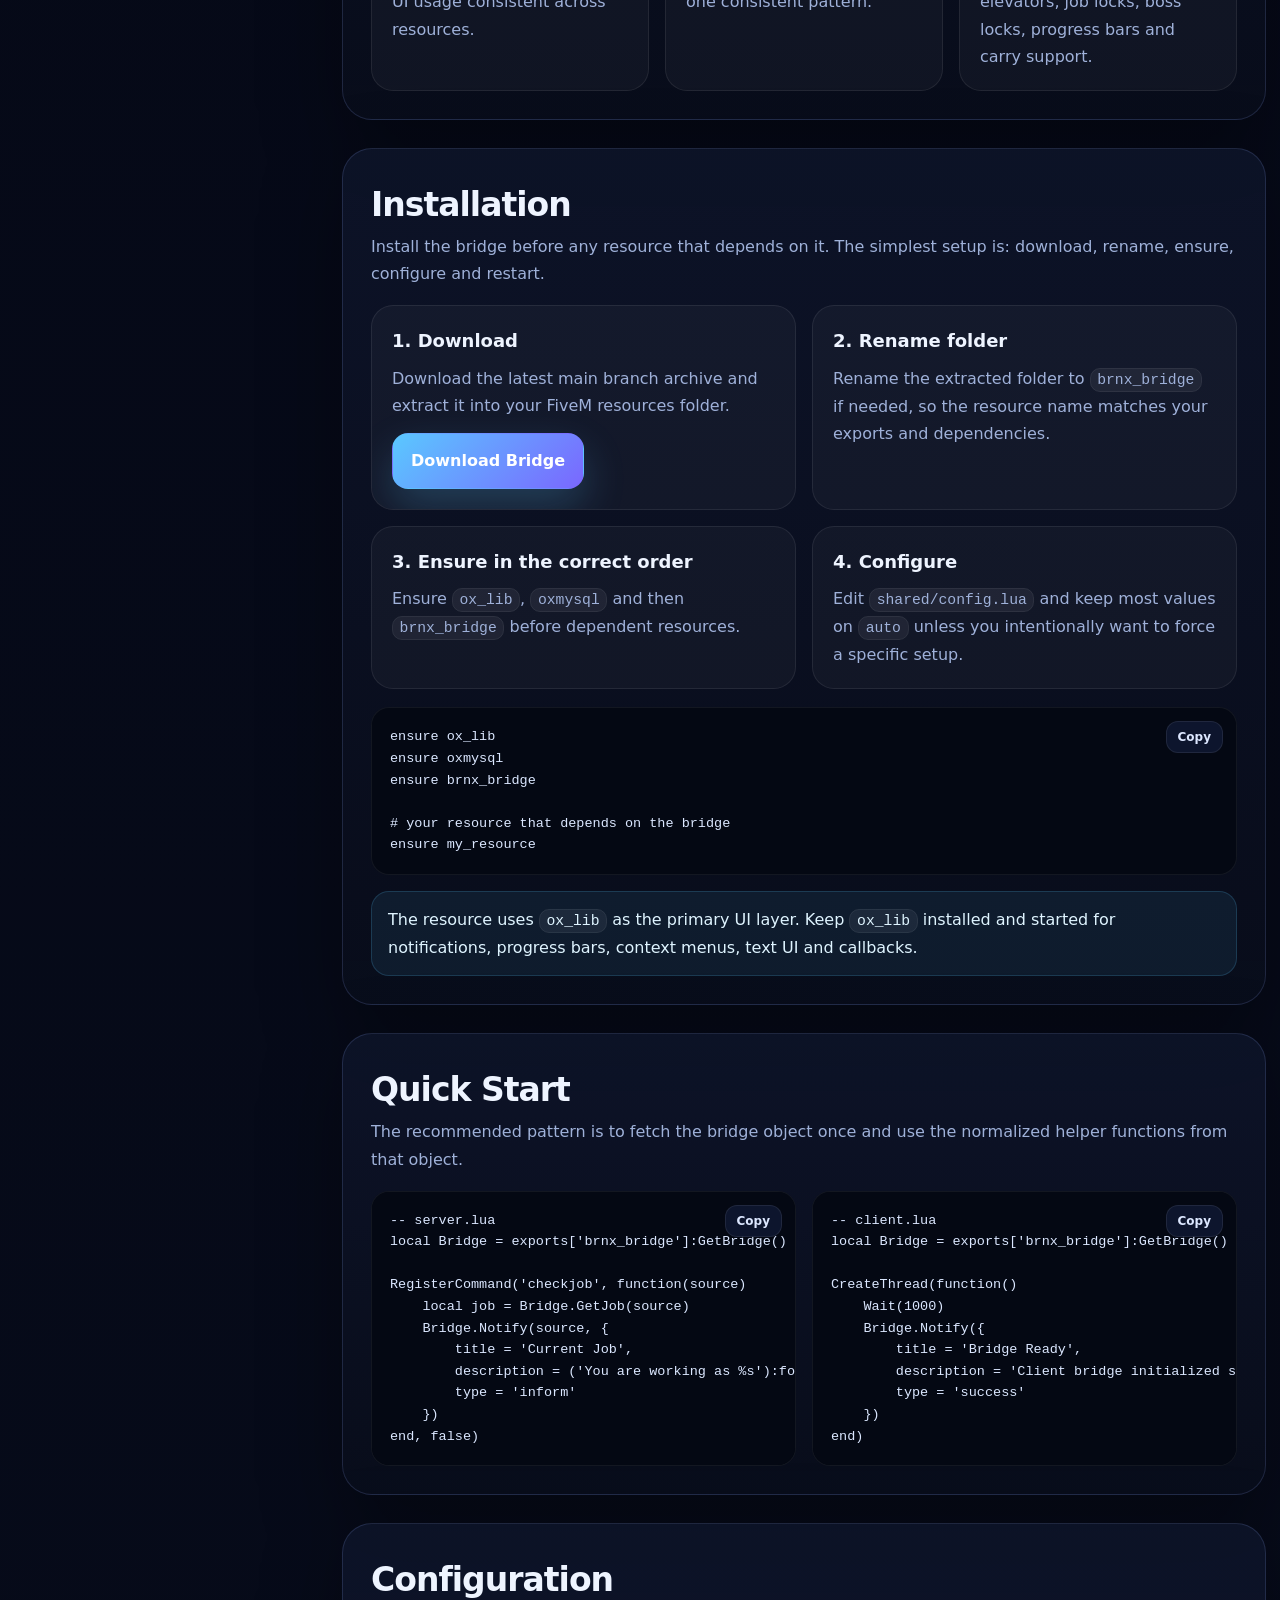
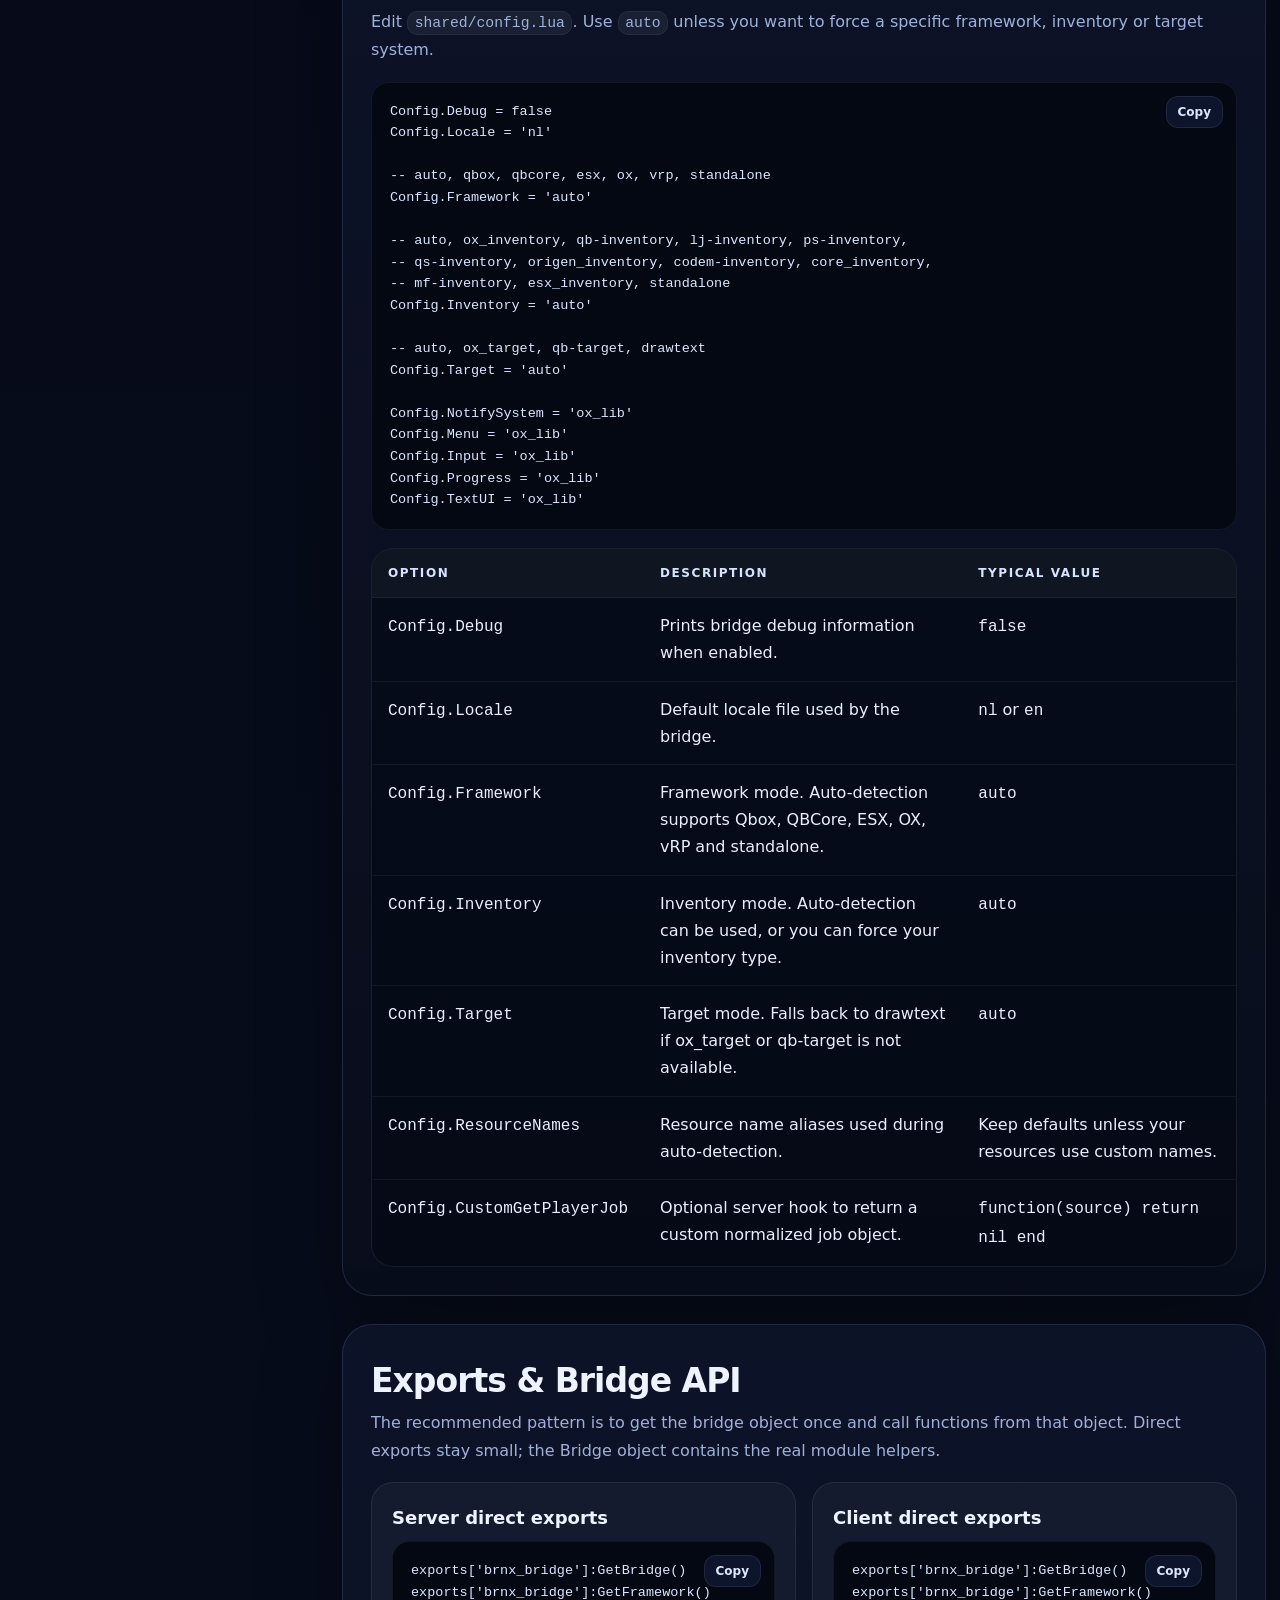
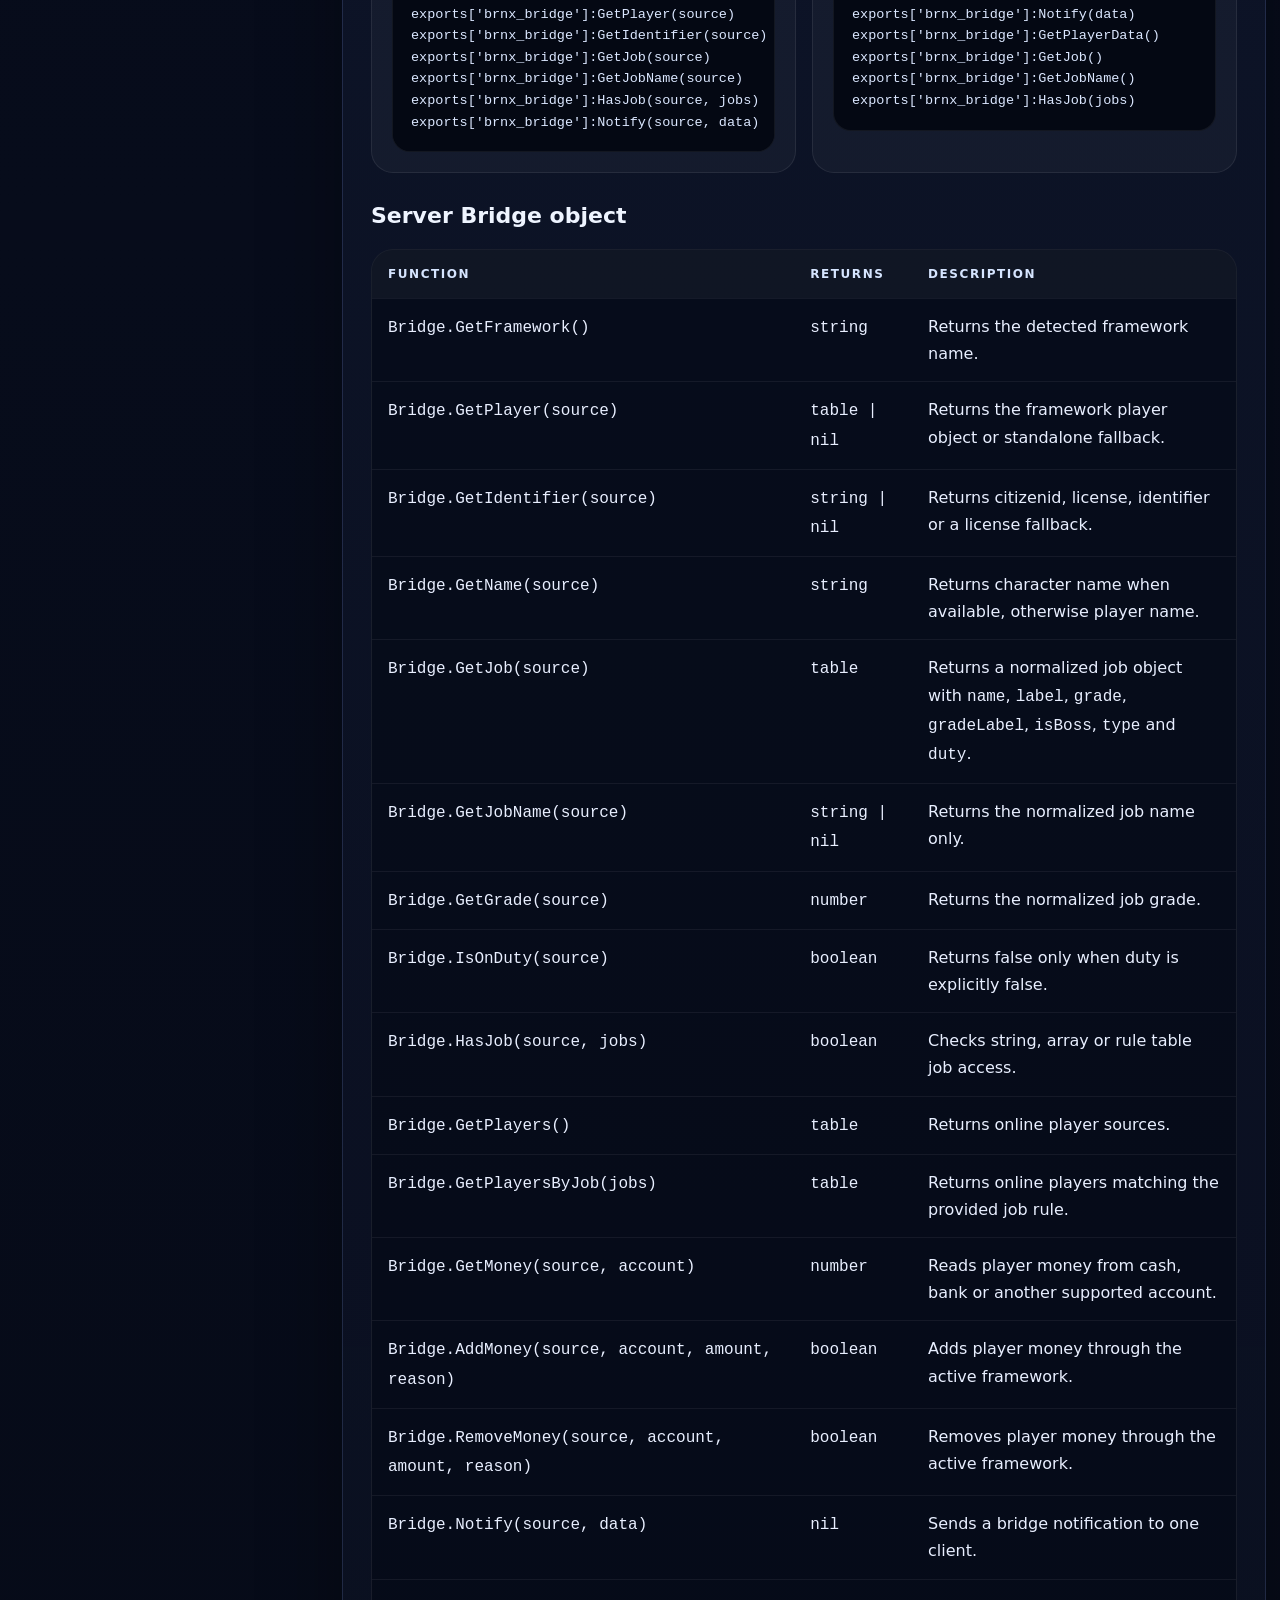
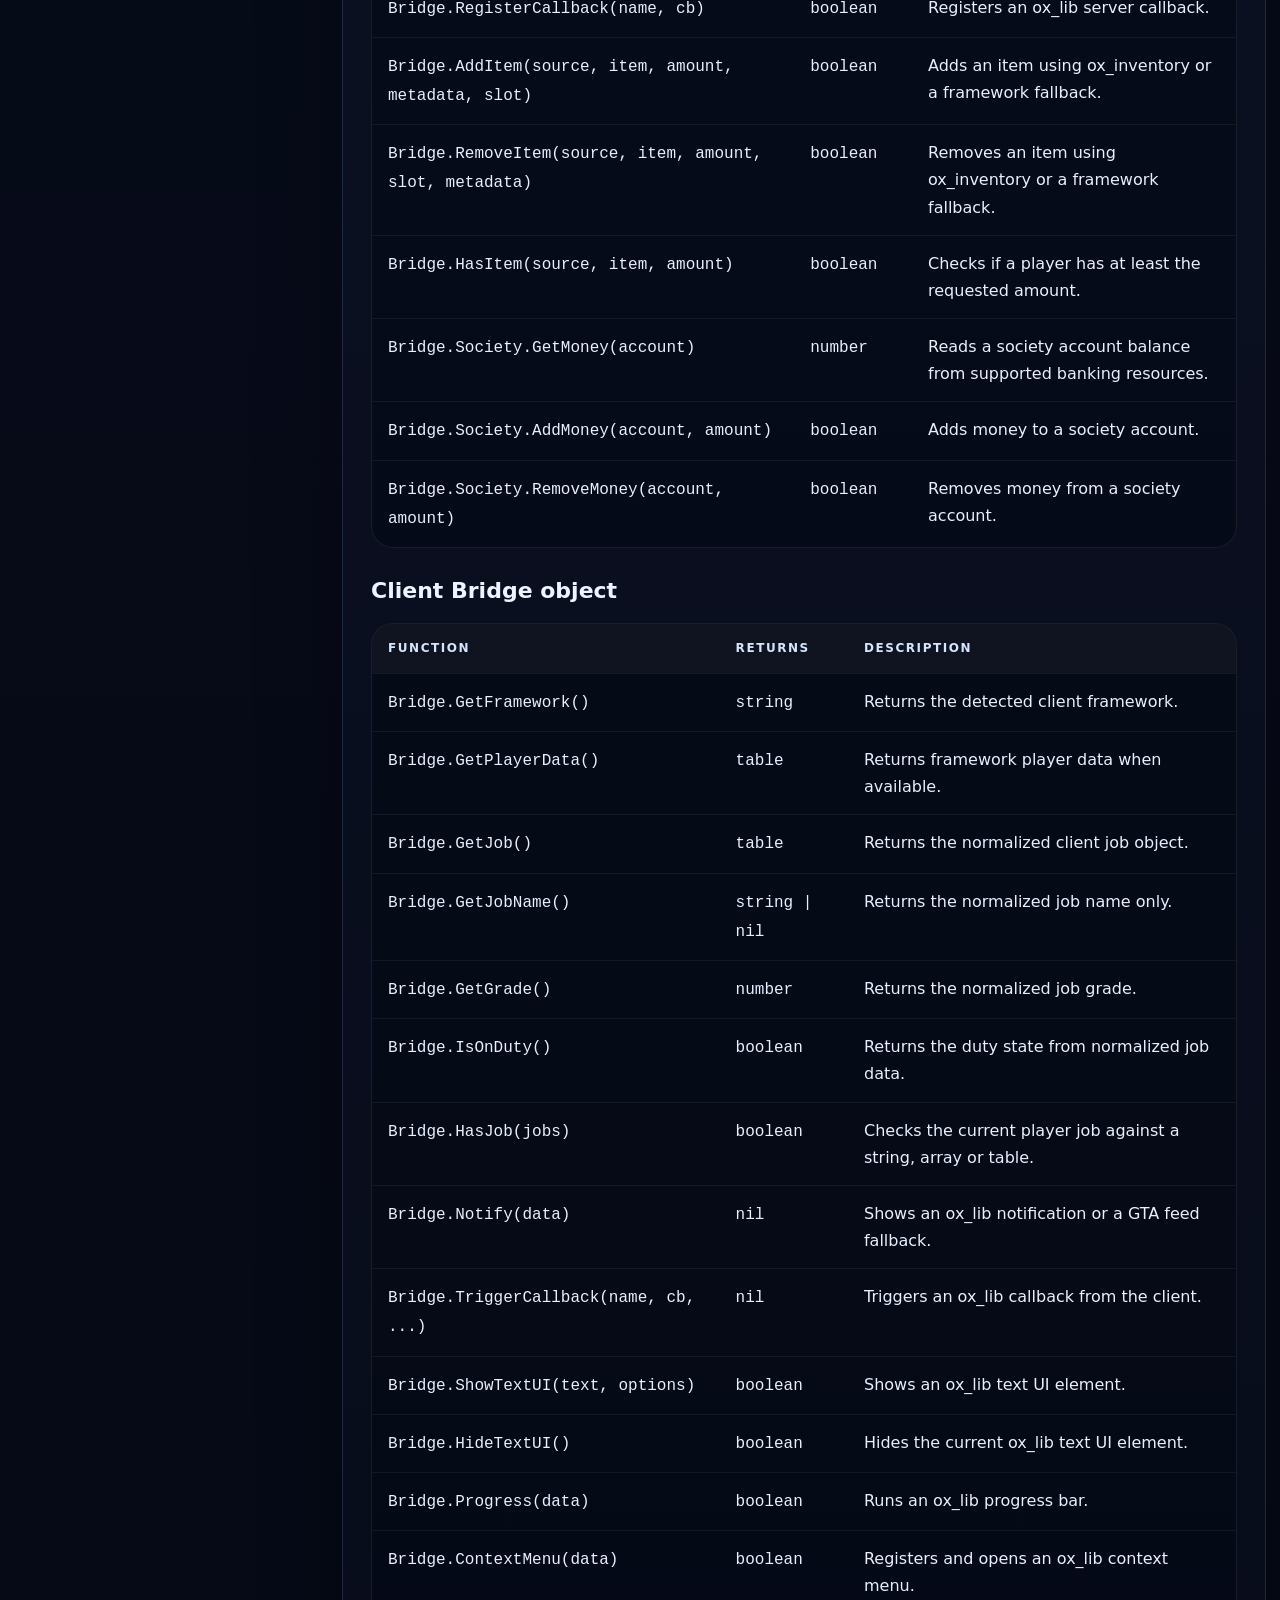
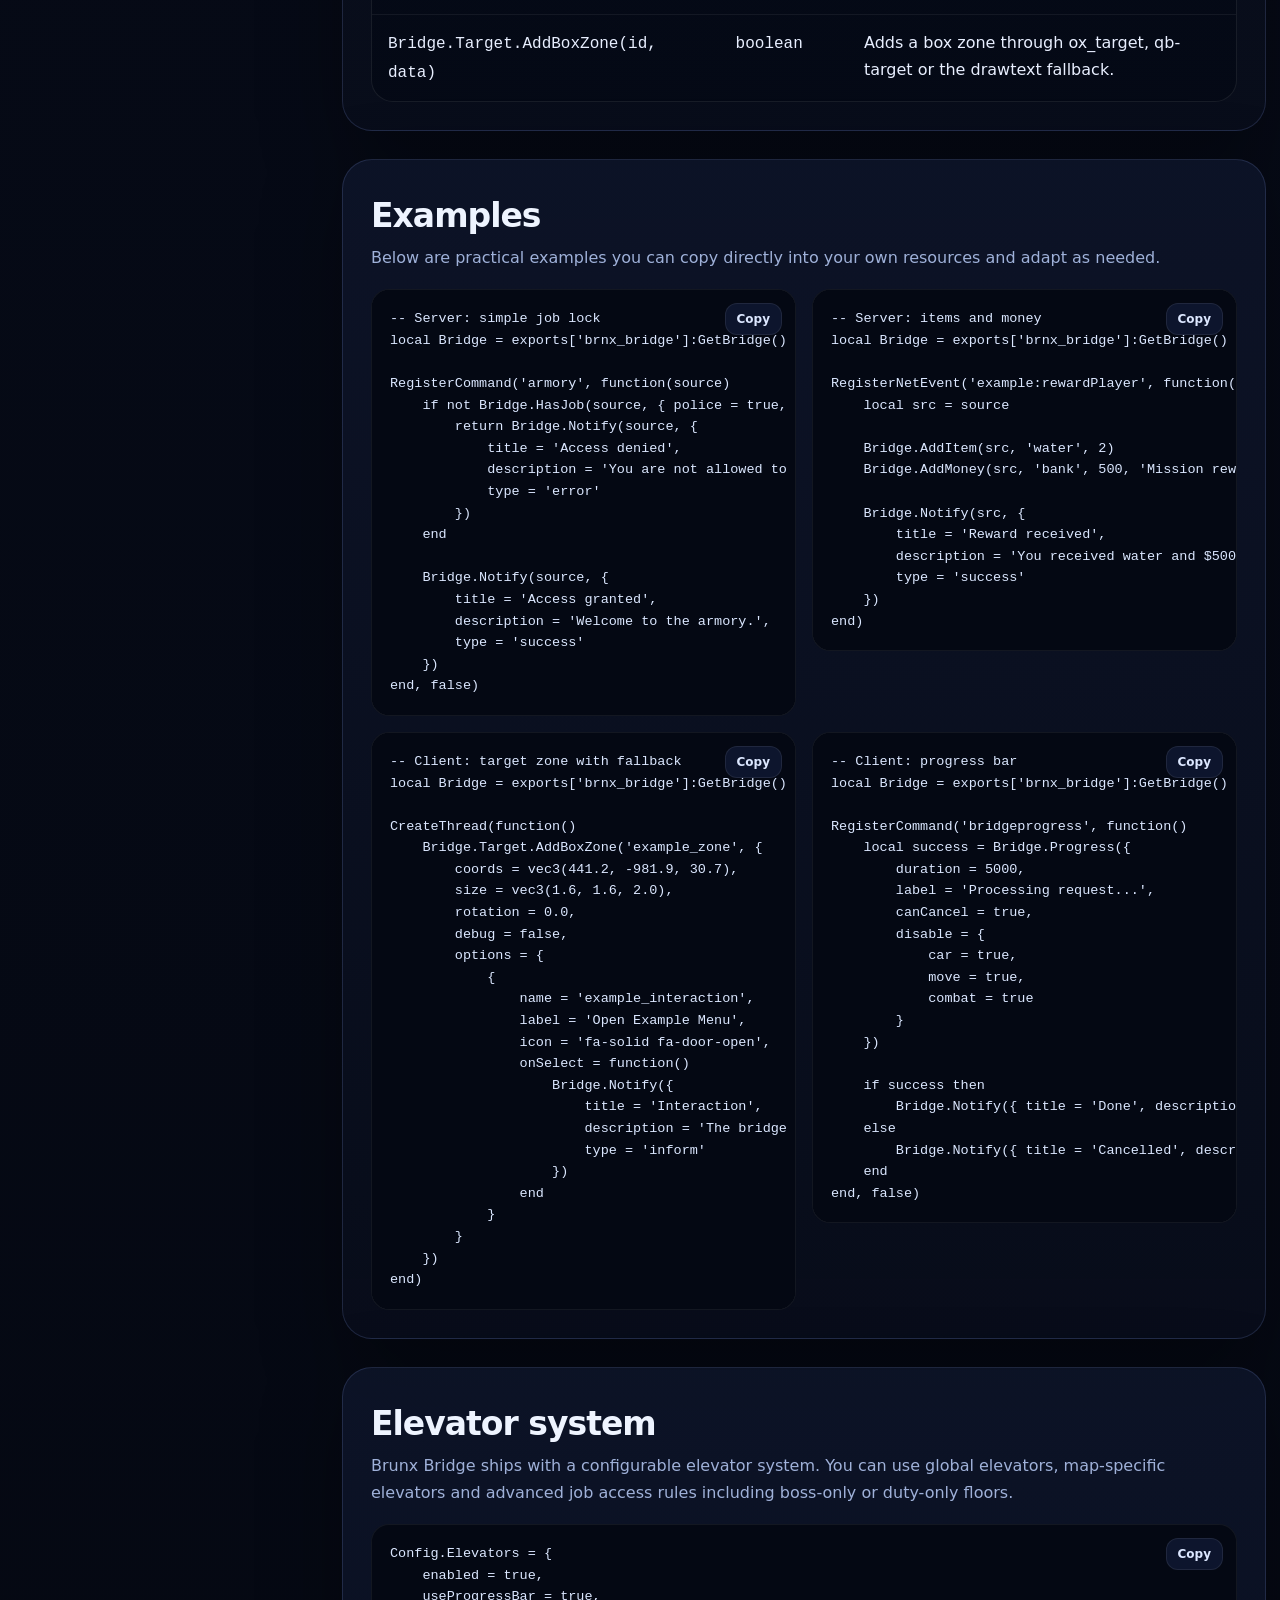
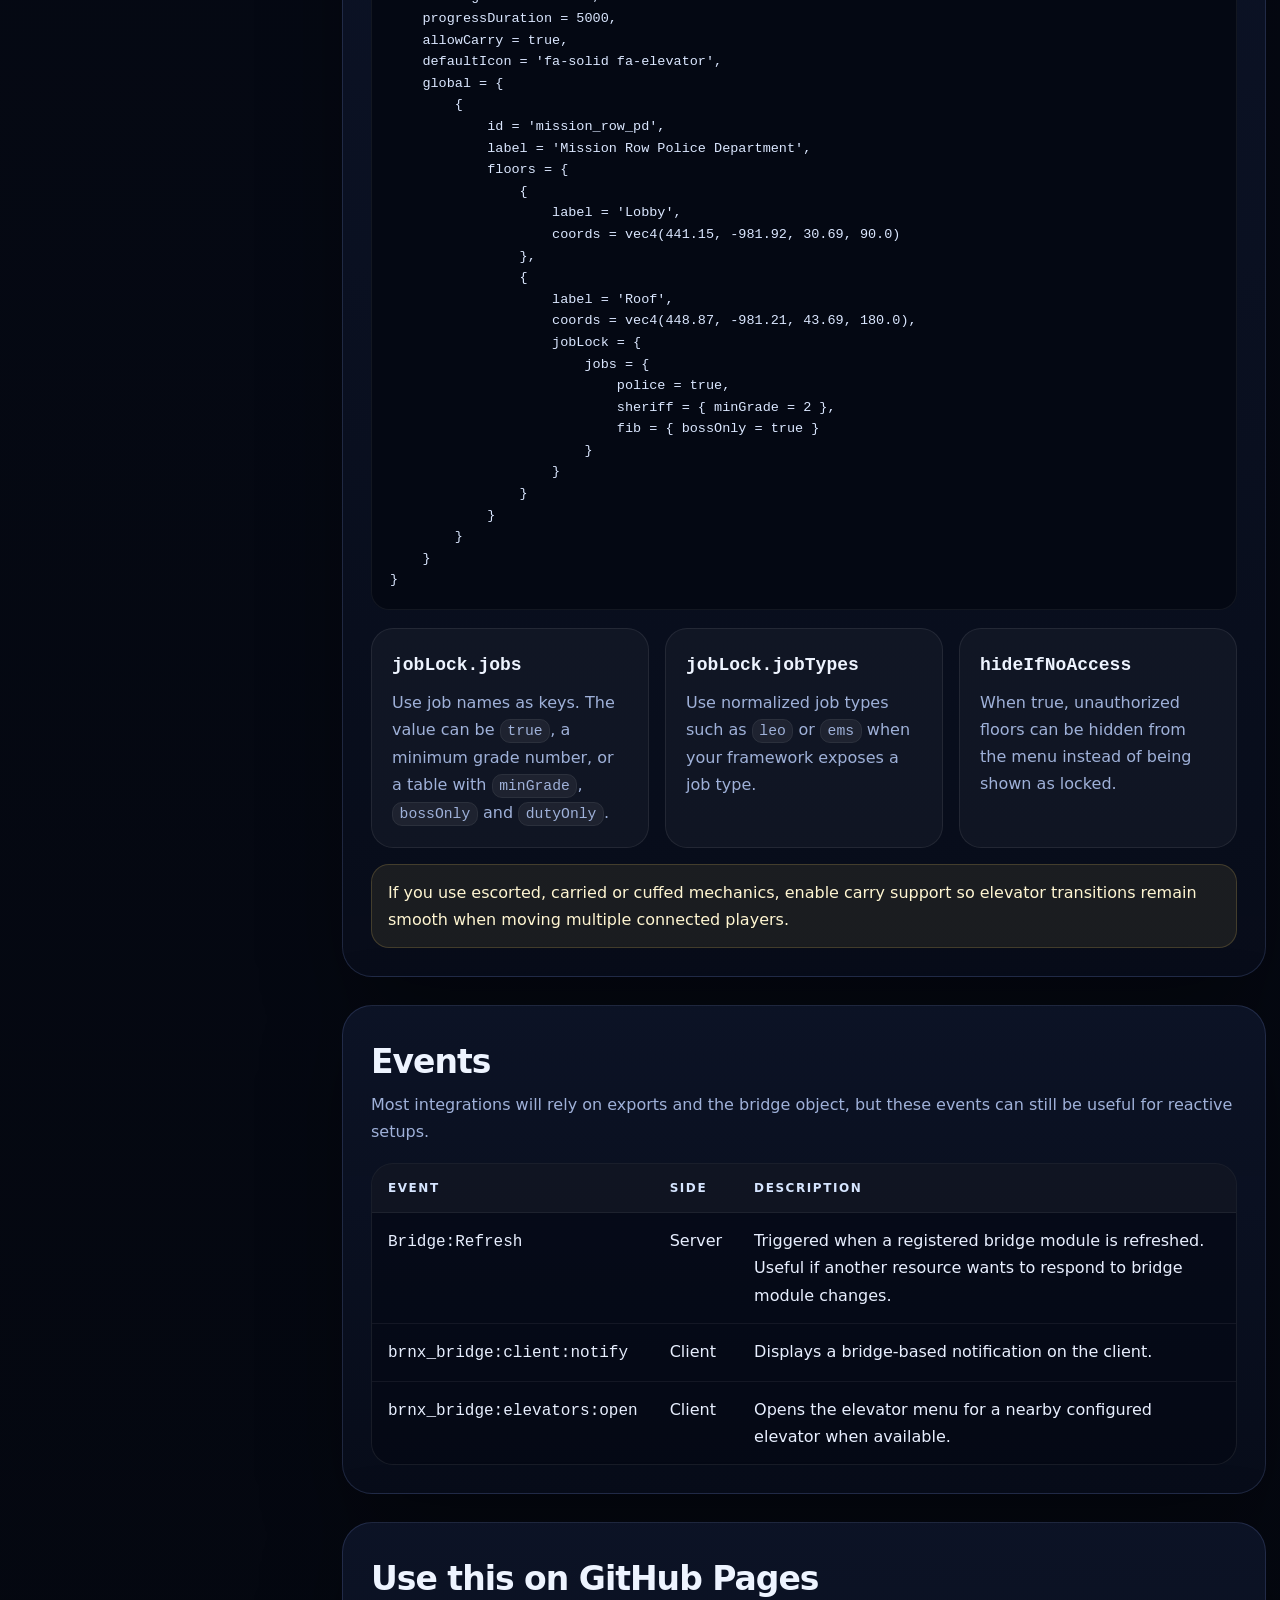
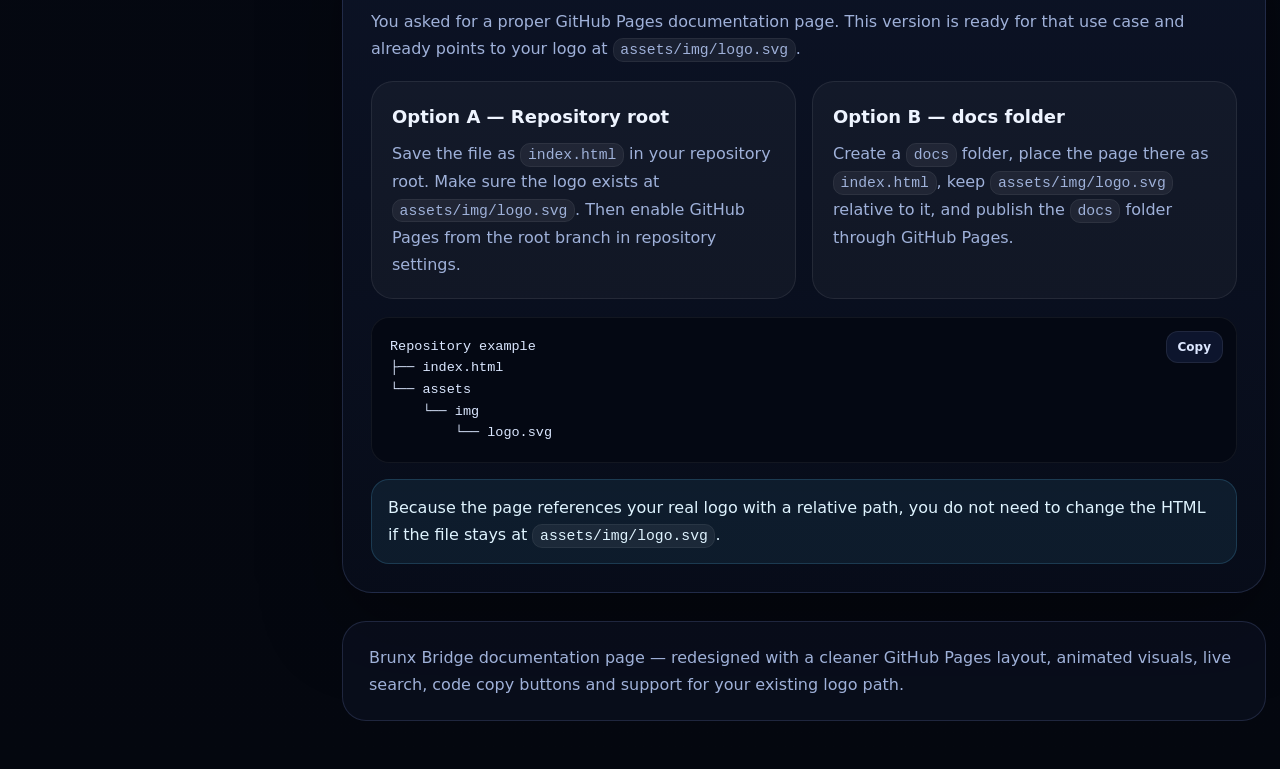
==== commit 8cc2dbb7: "Update index.html" ====
--- a/index.html
+++ b/index.html
@@ -3,46 +3,378 @@
 <head>
   <meta charset="utf-8" />
   <meta name="viewport" content="width=device-width, initial-scale=1" />
-  <title>Brunx Bridge Documentation</title>
-  <meta name="description" content="Official documentation page for brnx_bridge, a future-proof FiveM bridge for ESX, QBCore, Qbox, OX, vRP and standalone resources." />
+  <title>Brunx Bridge — Documentation</title>
+  <meta name="description" content="Official Brunx Bridge documentation for GitHub Pages. Includes installation, configuration, exports, API references, examples and elevator configuration." />
   <style>
     :root{
-      --bg:#070b12;--panel:#0d1420;--panel2:#111b2b;--text:#e9f1ff;--muted:#9fb0c9;--line:#203148;--brand:#39c5ff;--brand2:#7c5cff;--ok:#35d49a;--warn:#ffd166;--danger:#ff6b6b;--code:#05080d;
-    }
-    *{box-sizing:border-box}html{scroll-behavior:smooth}body{margin:0;background:radial-gradient(circle at top left,rgba(57,197,255,.18),transparent 35%),radial-gradient(circle at 80% 10%,rgba(124,92,255,.16),transparent 32%),var(--bg);color:var(--text);font:16px/1.65 Inter,ui-sans-serif,system-ui,-apple-system,BlinkMacSystemFont,"Segoe UI",sans-serif}a{color:var(--brand);text-decoration:none}a:hover{text-decoration:underline}.wrap{width:min(1180px,calc(100% - 32px));margin:0 auto}.topbar{position:sticky;top:0;z-index:20;background:rgba(7,11,18,.78);backdrop-filter:blur(16px);border-bottom:1px solid rgba(255,255,255,.08)}.topbar-inner{display:flex;align-items:center;justify-content:space-between;gap:18px;padding:14px 0}.brand{display:flex;align-items:center;gap:10px;font-weight:800;letter-spacing:.2px}.logo{width:34px;height:34px;border-radius:10px;background:linear-gradient(135deg,var(--brand),var(--brand2));box-shadow:0 0 28px rgba(57,197,255,.35)}.nav{display:flex;gap:16px;flex-wrap:wrap;font-size:14px}.nav a{color:var(--muted)}.hero{padding:86px 0 42px}.hero-grid{display:grid;grid-template-columns:1.1fr .9fr;gap:28px;align-items:center}.badge{display:inline-flex;gap:8px;align-items:center;border:1px solid rgba(57,197,255,.28);background:rgba(57,197,255,.08);color:#bdeeff;border-radius:999px;padding:7px 12px;font-size:13px;font-weight:700}.hero h1{font-size:clamp(38px,7vw,72px);line-height:1.02;margin:20px 0 18px;letter-spacing:-2.4px}.hero p{font-size:19px;color:var(--muted);max-width:750px}.actions{display:flex;gap:12px;flex-wrap:wrap;margin-top:28px}.btn{display:inline-flex;align-items:center;justify-content:center;gap:10px;border-radius:14px;padding:13px 18px;font-weight:800;border:1px solid transparent}.btn.primary{background:linear-gradient(135deg,var(--brand),var(--brand2));color:white;box-shadow:0 14px 44px rgba(57,197,255,.22)}.btn.secondary{background:rgba(255,255,255,.06);border-color:rgba(255,255,255,.12);color:var(--text)}.hero-card{border:1px solid rgba(255,255,255,.11);background:linear-gradient(180deg,rgba(17,27,43,.9),rgba(13,20,32,.86));border-radius:26px;padding:22px;box-shadow:0 28px 90px rgba(0,0,0,.32)}.terminal{background:var(--code);border:1px solid #1d2a3e;border-radius:18px;padding:18px;overflow:auto}.dotrow{display:flex;gap:7px;margin-bottom:14px}.dot{width:10px;height:10px;border-radius:50%;background:#344155}.dot:nth-child(1){background:#ff6b6b}.dot:nth-child(2){background:#ffd166}.dot:nth-child(3){background:#35d49a}code,pre{font-family:"JetBrains Mono","SFMono-Regular",Consolas,monospace}pre{margin:0;white-space:pre;overflow:auto;color:#d8e6ff;font-size:13.5px}.section{padding:38px 0}.section h2{font-size:34px;line-height:1.15;margin:0 0 12px;letter-spacing:-1px}.section .lead{color:var(--muted);margin:0 0 22px;max-width:850px}.grid{display:grid;grid-template-columns:repeat(3,1fr);gap:16px}.card{border:1px solid rgba(255,255,255,.1);background:rgba(13,20,32,.72);border-radius:20px;padding:20px}.card h3{margin:0 0 8px;font-size:18px}.card p{margin:0;color:var(--muted)}.two{display:grid;grid-template-columns:1fr 1fr;gap:18px}.table-wrap{overflow:auto;border:1px solid rgba(255,255,255,.1);border-radius:18px;background:rgba(13,20,32,.68)}table{width:100%;border-collapse:collapse;min-width:760px}th,td{text-align:left;padding:13px 14px;border-bottom:1px solid rgba(255,255,255,.08);vertical-align:top}th{color:#cfe5ff;background:rgba(255,255,255,.04);font-size:13px;text-transform:uppercase;letter-spacing:.08em}td{color:#dce8fa}td small{color:var(--muted)}.pill{display:inline-flex;border:1px solid rgba(255,255,255,.13);background:rgba(255,255,255,.06);border-radius:999px;padding:3px 9px;font-size:12px;color:#cfe5ff;margin:2px}.note{border-left:4px solid var(--brand);background:rgba(57,197,255,.08);border-radius:14px;padding:14px 16px;color:#d9edff}.warn{border-left-color:var(--warn);background:rgba(255,209,102,.08)}.footer{padding:44px 0 70px;color:var(--muted);border-top:1px solid rgba(255,255,255,.08);margin-top:42px}.kpi{display:grid;grid-template-columns:repeat(4,1fr);gap:12px;margin-top:20px}.kpi div{border:1px solid rgba(255,255,255,.1);background:rgba(255,255,255,.045);border-radius:16px;padding:14px}.kpi b{display:block;font-size:20px;color:var(--text)}.kpi span{color:var(--muted);font-size:13px}.copy-title{display:flex;justify-content:space-between;align-items:center;gap:12px;margin-bottom:10px}.copy-title span{font-weight:800}.small{font-size:13px;color:var(--muted)}@media(max-width:900px){.hero-grid,.two{grid-template-columns:1fr}.grid{grid-template-columns:1fr}.nav{display:none}.kpi{grid-template-columns:1fr 1fr}.hero{padding-top:54px}}@media(max-width:560px){.kpi{grid-template-columns:1fr}.actions .btn{width:100%}.hero-card{padding:14px}.wrap{width:min(100% - 22px,1180px)}}
+      --bg:#050816;
+      --bg-2:#0a1024;
+      --panel:rgba(14,21,42,.78);
+      --panel-solid:#0f1730;
+      --panel-2:rgba(17,27,53,.94);
+      --line:rgba(148,173,255,.16);
+      --line-2:rgba(255,255,255,.08);
+      --text:#eef4ff;
+      --muted:#9fb1d9;
+      --brand:#5ac8ff;
+      --brand-2:#7a67ff;
+      --brand-3:#7ef0cf;
+      --success:#3dd598;
+      --warning:#ffd166;
+      --danger:#ff7b86;
+      --shadow:0 28px 80px rgba(0,0,0,.34);
+      --radius:22px;
+      --radius-sm:16px;
+      --mono: ui-monospace, SFMono-Regular, Menlo, Consolas, "Liberation Mono", monospace;
+      --sans: Inter, ui-sans-serif, system-ui, -apple-system, BlinkMacSystemFont, "Segoe UI", sans-serif;
+    }
+
+    *{box-sizing:border-box}
+    html{scroll-behavior:smooth}
+    body{
+      margin:0;
+      color:var(--text);
+      font:16px/1.7 var(--sans);
+      background:
+        radial-gradient(circle at 12% 12%, rgba(90,200,255,.18), transparent 0 28%),
+        radial-gradient(circle at 90% 4%, rgba(122,103,255,.16), transparent 0 26%),
+        radial-gradient(circle at 40% 84%, rgba(126,240,207,.10), transparent 0 18%),
+        linear-gradient(180deg, #050816 0%, #070c1b 42%, #04070f 100%);
+      min-height:100vh;
+      overflow-x:hidden;
+    }
+
+    a{color:inherit;text-decoration:none}
+    img{max-width:100%;display:block}
+    code, pre{font-family:var(--mono)}
+    ::selection{background:rgba(90,200,255,.22)}
+
+    .bg-orb,.bg-grid{
+      position:fixed;
+      inset:0;
+      pointer-events:none;
+      z-index:-2;
+    }
+    .bg-grid{
+      background-image:
+        linear-gradient(rgba(255,255,255,.03) 1px, transparent 1px),
+        linear-gradient(90deg, rgba(255,255,255,.03) 1px, transparent 1px);
+      background-size:38px 38px;
+      mask-image:linear-gradient(180deg, rgba(255,255,255,.8), rgba(255,255,255,.18));
+    }
+    .bg-orb::before,.bg-orb::after{
+      content:"";
+      position:absolute;
+      width:36rem;height:36rem;border-radius:50%;
+      filter:blur(70px);
+      opacity:.18;
+      animation:float 14s ease-in-out infinite;
+    }
+    .bg-orb::before{left:-6rem;top:-4rem;background:#38bdf8}
+    .bg-orb::after{right:-8rem;top:0;background:#7c3aed;animation-delay:-6s}
+    @keyframes float{
+      0%,100%{transform:translate3d(0,0,0) scale(1)}
+      50%{transform:translate3d(0,18px,0) scale(1.06)}
+    }
+
+    .layout{
+      display:grid;
+      grid-template-columns:300px minmax(0,1fr);
+      gap:28px;
+      width:min(1480px, calc(100% - 28px));
+      margin:0 auto;
+      padding:22px 0 48px;
+    }
+
+    .sidebar{
+      position:sticky;
+      top:18px;
+      height:calc(100vh - 36px);
+      overflow:auto;
+      padding:18px;
+      border:1px solid var(--line);
+      border-radius:28px;
+      background:linear-gradient(180deg, rgba(12,18,36,.94), rgba(9,14,28,.86));
+      backdrop-filter:blur(18px);
+      box-shadow:var(--shadow);
+    }
+    .brand{
+      display:flex;
+      align-items:center;
+      gap:14px;
+      padding:10px 8px 18px;
+      border-bottom:1px solid var(--line-2);
+      margin-bottom:18px;
+    }
+    .brand-logo{
+      width:52px;height:52px;
+      border-radius:16px;
+      padding:8px;
+      background:linear-gradient(135deg, rgba(90,200,255,.14), rgba(122,103,255,.18));
+      border:1px solid rgba(255,255,255,.09);
+      box-shadow:0 14px 38px rgba(0,0,0,.28);
+      object-fit:contain;
+    }
+    .brand h1{margin:0;font-size:18px;line-height:1.1;letter-spacing:.2px}
+    .brand p{margin:4px 0 0;color:var(--muted);font-size:13px}
+    .tag{
+      display:inline-flex;align-items:center;gap:8px;
+      padding:7px 10px;border-radius:999px;
+      background:rgba(90,200,255,.09);border:1px solid rgba(90,200,255,.22);
+      color:#ccf0ff;font-size:12px;font-weight:700;
+      margin-bottom:14px;
+    }
+    .sidebar .download{
+      display:flex;align-items:center;justify-content:center;gap:10px;
+      width:100%;padding:14px 16px;border-radius:16px;
+      background:linear-gradient(135deg, var(--brand), var(--brand-2));
+      color:white;font-weight:800;border:0;box-shadow:0 16px 44px rgba(90,200,255,.24);
+      transition:transform .25s ease, box-shadow .25s ease;
+      margin:8px 0 18px;
+    }
+    .download:hover{transform:translateY(-2px);box-shadow:0 22px 54px rgba(90,200,255,.28)}
+    .search-card{
+      margin:0 0 18px;padding:12px;
+      border-radius:18px;background:rgba(255,255,255,.03);border:1px solid var(--line-2);
+    }
+    .search-label{display:flex;align-items:center;justify-content:space-between;gap:10px;margin-bottom:10px;font-size:12px;color:var(--muted);text-transform:uppercase;letter-spacing:.12em}
+    .search-wrap{position:relative}
+    .search-wrap input{
+      width:100%;padding:13px 14px 13px 44px;border-radius:14px;border:1px solid rgba(255,255,255,.08);
+      background:rgba(4,8,18,.76);color:var(--text);outline:none;font:inherit;
+      transition:border-color .2s ease, box-shadow .2s ease, transform .2s ease;
+    }
+    .search-wrap input:focus{border-color:rgba(90,200,255,.45);box-shadow:0 0 0 4px rgba(90,200,255,.12)}
+    .search-wrap svg{position:absolute;left:14px;top:50%;transform:translateY(-50%);width:18px;height:18px;fill:#8da2ce}
+    .search-count{font-size:12px;color:var(--muted);margin-top:8px}
+    .nav-title{font-size:12px;color:var(--muted);text-transform:uppercase;letter-spacing:.13em;margin:18px 8px 8px}
+    .menu{display:grid;gap:6px}
+    .menu a{
+      display:flex;align-items:center;gap:12px;padding:11px 12px;border-radius:14px;
+      color:#dce6ff;transition:background .2s ease, transform .2s ease, border-color .2s ease;
+      border:1px solid transparent;
+    }
+    .menu a:hover,.menu a.active{
+      background:rgba(90,200,255,.08);border-color:rgba(90,200,255,.16);transform:translateX(3px)
+    }
+    .menu .num{
+      width:28px;height:28px;border-radius:10px;display:grid;place-items:center;
+      background:rgba(255,255,255,.05);color:#cfe4ff;font-size:12px;font-weight:700;flex:0 0 auto;
+    }
+    .sidebar-foot{
+      margin-top:18px;padding-top:16px;border-top:1px solid var(--line-2);color:var(--muted);font-size:13px;
+    }
+    .sidebar-foot code{color:#d9e6ff}
+
+    .content{
+      min-width:0;
+    }
+    .topbar{
+      display:flex;align-items:center;justify-content:space-between;gap:16px;
+      padding:8px 2px 22px;
+    }
+    .eyebrow{display:flex;align-items:center;gap:10px;flex-wrap:wrap}
+    .pill{
+      display:inline-flex;align-items:center;gap:8px;padding:7px 12px;border-radius:999px;
+      border:1px solid rgba(255,255,255,.08);background:rgba(255,255,255,.04);font-size:13px;color:#dce7ff;font-weight:700;
+    }
+    .hero{
+      position:relative;
+      padding:34px;
+      border-radius:34px;
+      border:1px solid var(--line);
+      background:
+        linear-gradient(135deg, rgba(90,200,255,.10), rgba(122,103,255,.08) 30%, rgba(14,21,42,.88) 70%),
+        linear-gradient(180deg, rgba(14,21,42,.95), rgba(9,14,28,.90));
+      overflow:hidden;
+      box-shadow:var(--shadow);
+    }
+    .hero::before{
+      content:"";
+      position:absolute;inset:auto -12% -20% auto;
+      width:360px;height:360px;border-radius:50%;
+      background:radial-gradient(circle, rgba(122,103,255,.28), transparent 65%);
+      pointer-events:none;
+    }
+    .hero-grid{display:grid;grid-template-columns:minmax(0,1.15fr) minmax(300px,.85fr);gap:26px;align-items:center}
+    .hero h2{font-size:clamp(2.5rem, 7vw, 4.8rem);line-height:1.02;margin:12px 0 16px;letter-spacing:-.04em}
+    .hero p{font-size:18px;color:var(--muted);max-width:860px;margin:0}
+    .hero-actions{display:flex;gap:12px;flex-wrap:wrap;margin-top:26px}
+    .btn{
+      display:inline-flex;align-items:center;justify-content:center;gap:10px;padding:13px 18px;border-radius:16px;
+      font-weight:800;border:1px solid transparent;cursor:pointer;transition:transform .25s ease, box-shadow .25s ease, border-color .25s ease, background .25s ease;
+    }
+    .btn:hover{transform:translateY(-2px)}
+    .btn.primary{background:linear-gradient(135deg,var(--brand),var(--brand-2));color:#fff;box-shadow:0 18px 42px rgba(90,200,255,.22)}
+    .btn.secondary{background:rgba(255,255,255,.05);border-color:rgba(255,255,255,.09);color:var(--text)}
+    .stats{display:grid;grid-template-columns:repeat(4,1fr);gap:12px;margin-top:28px}
+    .stat{
+      padding:16px;border-radius:18px;background:rgba(255,255,255,.04);border:1px solid rgba(255,255,255,.08)
+    }
+    .stat b{display:block;font-size:20px;margin-bottom:2px}
+    .stat span{font-size:13px;color:var(--muted)}
+    .hero-panel{
+      padding:18px;border-radius:24px;background:rgba(4,8,18,.72);border:1px solid rgba(255,255,255,.08)
+    }
+    .window-bar{display:flex;align-items:center;justify-content:space-between;gap:10px;margin-bottom:14px}
+    .dots{display:flex;gap:8px}.dot{width:11px;height:11px;border-radius:50%}
+    .dot.red{background:#ff6b6b}.dot.yellow{background:#ffd166}.dot.green{background:#3dd598}
+    pre{
+      margin:0;padding:18px;border-radius:18px;background:#040813;color:#dbe7ff;overflow:auto;
+      border:1px solid rgba(255,255,255,.06);font-size:13.5px;line-height:1.6;
+    }
+    .section{
+      margin-top:28px;padding:28px;border-radius:30px;background:linear-gradient(180deg, rgba(14,21,42,.84), rgba(9,14,28,.80));
+      border:1px solid var(--line);box-shadow:var(--shadow);
+    }
+    .section-header{display:flex;align-items:end;justify-content:space-between;gap:18px;flex-wrap:wrap;margin-bottom:18px}
+    .section h3{margin:0;font-size:33px;letter-spacing:-.03em}
+    .lead{margin:0;color:var(--muted);max-width:900px}
+    .grid-3,.grid-2{display:grid;gap:16px}
+    .grid-3{grid-template-columns:repeat(3,minmax(0,1fr))}
+    .grid-2{grid-template-columns:repeat(2,minmax(0,1fr))}
+    .card{
+      position:relative;
+      padding:20px;border-radius:22px;background:rgba(255,255,255,.035);border:1px solid rgba(255,255,255,.08);
+      transition:transform .28s ease, border-color .28s ease, background .28s ease;
+      overflow:hidden;
+    }
+    .card::after{
+      content:"";position:absolute;inset:auto -10% -40% auto;width:180px;height:180px;border-radius:50%;
+      background:radial-gradient(circle, rgba(90,200,255,.11), transparent 60%);opacity:0;transition:opacity .25s ease;
+    }
+    .card:hover{transform:translateY(-4px);border-color:rgba(90,200,255,.18);background:rgba(255,255,255,.05)}
+    .card:hover::after{opacity:1}
+    .card h4{margin:0 0 8px;font-size:18px}
+    .card p{margin:0;color:var(--muted)}
+    .table-wrap{
+      overflow:auto;border-radius:22px;border:1px solid rgba(255,255,255,.08);background:rgba(4,8,18,.48)
+    }
+    table{width:100%;border-collapse:collapse;min-width:840px}
+    th,td{padding:14px 16px;border-bottom:1px solid rgba(255,255,255,.06);text-align:left;vertical-align:top}
+    th{background:rgba(255,255,255,.04);font-size:12px;text-transform:uppercase;letter-spacing:.13em;color:#d6e5ff}
+    td{color:#e8efff}
+    td small{color:var(--muted)}
+    tr:last-child td{border-bottom:none}
+    .note,.warning{
+      margin-top:16px;padding:14px 16px;border-radius:18px;border:1px solid rgba(90,200,255,.18);background:rgba(90,200,255,.08);color:#dff4ff
+    }
+    .warning{border-color:rgba(255,209,102,.18);background:rgba(255,209,102,.08);color:#fff6d2}
+    .inline-code{padding:.2em .45em;border-radius:10px;background:rgba(255,255,255,.06);border:1px solid rgba(255,255,255,.06);font-family:var(--mono);font-size:.92em}
+    .copy-wrap{position:relative}
+    .copy-btn{
+      position:absolute;top:14px;right:14px;z-index:2;
+      padding:8px 11px;border:1px solid rgba(255,255,255,.08);border-radius:12px;background:rgba(15,23,48,.92);
+      color:#dce7ff;font:600 12px var(--sans);cursor:pointer;transition:all .2s ease;
+    }
+    .copy-btn:hover{border-color:rgba(90,200,255,.22);background:rgba(18,28,58,.95)}
+    .kbd{padding:2px 8px;border-radius:8px;background:rgba(255,255,255,.05);border:1px solid rgba(255,255,255,.08);font-size:12px;color:#d4e2ff}
+    .muted{color:var(--muted)}
+    .footer{
+      margin-top:28px;padding:22px 26px;border-radius:24px;border:1px solid var(--line);background:rgba(10,14,28,.86);color:var(--muted)
+    }
+
+    .reveal{opacity:0;transform:translateY(18px);transition:opacity .65s ease, transform .65s ease}
+    .reveal.visible{opacity:1;transform:none}
+    mark{background:rgba(255,209,102,.22);color:#fff3c9;padding:0 .15em;border-radius:4px}
+    .hidden-by-search{display:none !important}
+
+    @media (max-width: 1180px){
+      .layout{grid-template-columns:1fr}
+      .sidebar{position:relative;height:auto;top:0}
+      .hero-grid{grid-template-columns:1fr}
+    }
+    @media (max-width: 860px){
+      .section{padding:22px}
+      .grid-3,.grid-2,.stats{grid-template-columns:1fr}
+      .hero{padding:24px}
+      .hero h2{font-size:2.6rem}
+      .topbar{padding-bottom:16px}
+      table{min-width:700px}
+    }
   </style>
 </head>
 <body>
-  <header class="topbar">
-    <div class="wrap topbar-inner">
-      <a class="brand" href="#top" aria-label="Brunx Bridge home"><span class="logo"></span><span>Brunx Bridge</span></a>
-      <nav class="nav" aria-label="Main navigation">
-        <a href="#install">Install</a><a href="#configuration">Configuration</a><a href="#exports">Exports</a><a href="#examples">Examples</a><a href="#elevators">Elevators</a><a href="#deployment">GitHub Pages</a>
+  <div class="bg-grid"></div>
+  <div class="bg-orb"></div>
+
+  <div class="layout">
+    <aside class="sidebar">
+      <div class="brand">
+        <img class="brand-logo" src="assets/img/logo.svg" alt="Brunx Bridge logo" />
+        <div>
+          <h1>Brunx Bridge</h1>
+          <p>GitHub Pages documentation</p>
+        </div>
+      </div>
+
+      <div class="tag">FiveM Resource • Bridge Layer</div>
+      <a class="download js-bridge-download" href="https://github.com/brunxscripts/brunx_bridge/archive/refs/heads/main.zip">Download Bridge</a>
+
+      <div class="search-card">
+        <div class="search-label">
+          <span>Search documentation</span>
+          <span class="kbd">/</span>
+        </div>
+        <div class="search-wrap">
+          <svg viewBox="0 0 24 24" aria-hidden="true"><path d="M10 2a8 8 0 1 1 0 16a8 8 0 0 1 0-16Zm0 2a6 6 0 1 0 0 12a6 6 0 0 0 0-12Zm7.707 12.293 4 4l-1.414 1.414-4-4z"/></svg>
+          <input id="docSearch" type="search" placeholder="Search exports, events, elevators..." aria-label="Search documentation" />
+        </div>
+        <div id="searchCount" class="search-count">Type to filter sections and API rows.</div>
+      </div>
+
+      <div class="nav-title">Contents</div>
+      <nav class="menu" id="sideMenu">
+        <a href="#overview"><span class="num">01</span><span>Overview</span></a>
+        <a href="#install"><span class="num">02</span><span>Installation</span></a>
+        <a href="#quick-start"><span class="num">03</span><span>Quick Start</span></a>
+        <a href="#configuration"><span class="num">04</span><span>Configuration</span></a>
+        <a href="#exports"><span class="num">05</span><span>Exports & API</span></a>
+        <a href="#examples"><span class="num">06</span><span>Examples</span></a>
+        <a href="#elevators"><span class="num">07</span><span>Elevators</span></a>
+        <a href="#events"><span class="num">08</span><span>Events</span></a>
+        <a href="#deployment"><span class="num">09</span><span>GitHub Pages</span></a>
       </nav>
-    </div>
-  </header>
-
-  <main id="top">
-    <section class="hero">
-      <div class="wrap hero-grid">
-        <div>
-          <span class="badge">FiveM Resource • Bridge Layer • v1.0.1</span>
-          <h1>One bridge for modern FiveM resources.</h1>
-          <p>Brunx Bridge is a future-proof compatibility layer for ESX, QBCore, Qbox, OX, vRP and standalone resources. It centralizes framework detection, job checks, money handling, inventory helpers, target zones, UI helpers, callbacks and configurable elevators.</p>
-          <div class="actions">
-            <a class="btn primary small js-bridge-download" href="https://github.com/brunxscripts/brunx_bridge/archive/refs/heads/main.zip">Download Bridge</a>
-            <a class="btn secondary" href="#quick-start">Quick start</a>
-          </div>
-          <div class="kpi" aria-label="Highlights">
-            <div><b>Auto</b><span>framework detection</span></div>
-            <div><b>OX</b><span>default UI layer</span></div>
-            <div><b>Target</b><span>ox/qb/drawtext fallback</span></div>
-            <div><b>Elevators</b><span>global + map based</span></div>
-          </div>
-        </div>
-        <div class="hero-card">
-          <div class="terminal">
-            <div class="dotrow"><span class="dot"></span><span class="dot"></span><span class="dot"></span></div>
+
+      <div class="sidebar-foot">
+        This page uses your existing logo from <code>assets/img/logo.svg</code> exactly as requested.<br/><br/>
+        Tip: place this HTML file in your repository root or inside <code>docs/</code> and keep the logo available at that relative path.
+      </div>
+    </aside>
+
+    <main class="content">
+      <div class="topbar">
+        <div class="eyebrow">
+          <span class="pill">Official BrunxScripts resource</span>
+          <span class="pill">Qbox • QBCore • ESX • OX • vRP • Standalone</span>
+        </div>
+      </div>
+
+      <section class="hero reveal" id="top" data-search="bridge overview documentation github pages fivem qbox qbcore esx ox vrp standalone">
+        <div class="hero-grid">
+          <div>
+            <div class="tag">Fast to integrate • Easy to scale • Clean API</div>
+            <h2>One bridge for modern FiveM resources.</h2>
+            <p>Brunx Bridge is a future-proof compatibility layer that normalizes framework logic, job checks, money helpers, inventory usage, target zones, UI helpers, callbacks and elevators across your resources.</p>
+            <div class="hero-actions">
+              <a class="btn primary js-bridge-download" href="https://github.com/brunxscripts/brunx_bridge/archive/refs/heads/main.zip">Download Bridge</a>
+              <a class="btn secondary" href="#quick-start">Quick Start</a>
+              <a class="btn secondary" href="#exports">Browse API</a>
+            </div>
+            <div class="stats">
+              <div class="stat"><b>Auto</b><span>Framework detection</span></div>
+              <div class="stat"><b>OX</b><span>Unified UI layer</span></div>
+              <div class="stat"><b>Target</b><span>ox/qb/drawtext fallback</span></div>
+              <div class="stat"><b>Elevators</b><span>Global and map based</span></div>
+            </div>
+          </div>
+          <div class="hero-panel">
+            <div class="window-bar">
+              <div class="dots"><span class="dot red"></span><span class="dot yellow"></span><span class="dot green"></span></div>
+              <span class="muted">Typical usage</span>
+            </div>
+            <div class="copy-wrap">
+              <button class="copy-btn" type="button">Copy</button>
 <pre><code>-- Server-side usage
 local Bridge = exports['brnx_bridge']:GetBridge()
 
@@ -58,73 +390,133 @@
     description = 'Client bridge loaded.',
     type = 'success'
 })</code></pre>
-          </div>
-        </div>
-      </div>
-    </section>
-
-    <section class="section" id="overview">
-      <div class="wrap">
-        <h2>What it does</h2>
-        <p class="lead">Instead of writing separate code for every framework, inventory, target and UI system, your scripts can call Brunx Bridge once and let the bridge normalize the differences.</p>
-        <div class="grid">
-          <article class="card"><h3>Framework abstraction</h3><p>Detects Qbox, QBCore, ESX, OX, vRP or standalone mode and exposes normalized player, identifier, name, job, grade, duty and money helpers.</p></article>
-          <article class="card"><h3>Inventory helpers</h3><p>Provides simple server-side item helpers with ox_inventory support and player function fallback for compatible frameworks.</p></article>
-          <article class="card"><h3>Target fallback</h3><p>Uses ox_target when available, qb-target when available, and a drawtext interaction fallback when no target resource is running.</p></article>
-          <article class="card"><h3>UI layer</h3><p>Uses ox_lib for notifications, progress bars, context menus and text UI, keeping UI usage consistent across resources.</p></article>
-          <article class="card"><h3>Callbacks</h3><p>Wraps ox_lib callback registration and client triggering so scripts can use one consistent pattern.</p></article>
-          <article class="card"><h3>Elevators</h3><p>Includes a configurable elevator system with global elevators, map-specific elevators, job locks, boss locks, progress bars and carry support.</p></article>
-        </div>
-      </div>
-    </section>
-
-    <section class="section" id="install">
-      <div class="wrap">
-        <h2>Installation</h2>
-        <p class="lead">Install the bridge before any resource that depends on it.</p>
-        <div class="two">
-          <div class="card">
-            <h3>1. Download</h3>
+            </div>
+          </div>
+        </div>
+      </section>
+
+      <section class="section reveal doc-section" id="overview" data-search="overview what it does framework abstraction inventory target ui callbacks elevators qbox qbcore esx ox vrp standalone">
+        <div class="section-header">
+          <div>
+            <h3>Overview</h3>
+            <p class="lead">Instead of writing separate code for every framework, inventory, target and UI system, your scripts can call Brunx Bridge once and let the bridge normalize the differences.</p>
+          </div>
+        </div>
+        <div class="grid-3">
+          <article class="card" data-search="framework abstraction detect qbox qbcore esx ox vrp standalone player identifier name job grade duty money">
+            <h4>Framework abstraction</h4>
+            <p>Detects Qbox, QBCore, ESX, OX, vRP or standalone mode and exposes normalized player, identifier, name, job, grade, duty and money helpers.</p>
+          </article>
+          <article class="card" data-search="inventory helpers ox_inventory item add remove has item fallback">
+            <h4>Inventory helpers</h4>
+            <p>Provides simple server-side item helpers with ox_inventory support and player function fallback for compatible frameworks.</p>
+          </article>
+          <article class="card" data-search="target fallback ox_target qb-target drawtext interaction zones">
+            <h4>Target fallback</h4>
+            <p>Uses ox_target when available, qb-target when available, and a drawtext interaction fallback when no target resource is running.</p>
+          </article>
+          <article class="card" data-search="ui layer notifications progress context menus text ui ox_lib">
+            <h4>UI layer</h4>
+            <p>Uses ox_lib for notifications, progress bars, context menus and text UI, keeping UI usage consistent across resources.</p>
+          </article>
+          <article class="card" data-search="callbacks ox_lib callback register trigger client server">
+            <h4>Callbacks</h4>
+            <p>Wraps ox_lib callback registration and client triggering so scripts can use one consistent pattern.</p>
+          </article>
+          <article class="card" data-search="elevators global map job locks boss locks progress bars carry support">
+            <h4>Elevators</h4>
+            <p>Includes a configurable elevator system with global elevators, map-specific elevators, job locks, boss locks, progress bars and carry support.</p>
+          </article>
+        </div>
+      </section>
+
+      <section class="section reveal doc-section" id="install" data-search="installation install download rename ensure dependencies ox_lib oxmysql ox_target qb-target framework">
+        <div class="section-header">
+          <div>
+            <h3>Installation</h3>
+            <p class="lead">Install the bridge before any resource that depends on it. The simplest setup is: download, rename, ensure, configure and restart.</p>
+          </div>
+        </div>
+        <div class="grid-2">
+          <article class="card" data-search="download latest main branch archive resources folder">
+            <h4>1. Download</h4>
             <p>Download the latest main branch archive and extract it into your FiveM resources folder.</p>
-            <p style="margin-top:14px"><a class="btn primary small js-bridge-download" href="https://github.com/brunxscripts/brunx_bridge/archive/refs/heads/main.zip">Download Bridge</a></p>
-          </div>
-          <div class="card">
-            <h3>2. Rename folder</h3>
-            <p>Make sure the folder name is exactly:</p>
-            <div class="terminal" style="margin-top:12px"><pre><code>brnx_bridge</code></pre></div>
-          </div>
-        </div>
-        <div class="card" style="margin-top:18px" id="quick-start">
-          <div class="copy-title"><span>server.cfg</span><span class="small">Load order matters</span></div>
-          <div class="terminal"><pre><code># Required dependency
-ensure ox_lib
-
-# Optional, depending on your stack
+            <div style="margin-top:14px"><a class="btn primary js-bridge-download" href="https://github.com/brunxscripts/brunx_bridge/archive/refs/heads/main.zip">Download Bridge</a></div>
+          </article>
+          <article class="card" data-search="rename folder brnx_bridge resource name">
+            <h4>2. Rename folder</h4>
+            <p>Rename the extracted folder to <span class="inline-code">brnx_bridge</span> if needed, so the resource name matches your exports and dependencies.</p>
+          </article>
+          <article class="card" data-search="ensure order server cfg ox_lib oxmysql bridge resource start order">
+            <h4>3. Ensure in the correct order</h4>
+            <p>Ensure <span class="inline-code">ox_lib</span>, <span class="inline-code">oxmysql</span> and then <span class="inline-code">brnx_bridge</span> before dependent resources.</p>
+          </article>
+          <article class="card" data-search="configure shared config auto framework inventory target locale debug">
+            <h4>4. Configure</h4>
+            <p>Edit <span class="inline-code">shared/config.lua</span> and keep most values on <span class="inline-code">auto</span> unless you intentionally want to force a specific setup.</p>
+          </article>
+        </div>
+        <div class="copy-wrap" style="margin-top:18px">
+          <button class="copy-btn" type="button">Copy</button>
+<pre><code>ensure ox_lib
 ensure oxmysql
-ensure ox_inventory
-ensure ox_target
-# ensure qb-target
-
-# Framework should be started before the bridge when possible
-ensure qbx_core
-# ensure qb-core
-# ensure es_extended
-
-# Bridge
 ensure brnx_bridge
 
-# Your scripts that use the bridge
-ensure your_resource</code></pre></div>
-        </div>
-        <p class="note warn" style="margin-top:18px"><strong>Important:</strong> ox_lib is required by the resource manifest. oxmysql is included as a server script dependency path, so keep oxmysql available if you use database-backed bridge features or other resources that depend on it.</p>
-      </div>
-    </section>
-
-    <section class="section" id="configuration">
-      <div class="wrap">
-        <h2>Configuration</h2>
-        <p class="lead">Edit <code>shared/config.lua</code>. Use <code>auto</code> unless you want to force a specific framework, inventory or target system.</p>
-        <div class="terminal"><pre><code>Config.Debug = false
+# your resource that depends on the bridge
+ensure my_resource</code></pre>
+        </div>
+        <div class="note">The resource uses <span class="inline-code">ox_lib</span> as the primary UI layer. Keep <span class="inline-code">ox_lib</span> installed and started for notifications, progress bars, context menus, text UI and callbacks.</div>
+      </section>
+
+      <section class="section reveal doc-section" id="quick-start" data-search="quick start getbridge usage exports notify server client example">
+        <div class="section-header">
+          <div>
+            <h3>Quick Start</h3>
+            <p class="lead">The recommended pattern is to fetch the bridge object once and use the normalized helper functions from that object.</p>
+          </div>
+        </div>
+        <div class="grid-2">
+          <div class="copy-wrap">
+            <button class="copy-btn" type="button">Copy</button>
+<pre><code>-- server.lua
+local Bridge = exports['brnx_bridge']:GetBridge()
+
+RegisterCommand('checkjob', function(source)
+    local job = Bridge.GetJob(source)
+    Bridge.Notify(source, {
+        title = 'Current Job',
+        description = ('You are working as %s'):format(job.label or job.name or 'Unknown'),
+        type = 'inform'
+    })
+end, false)</code></pre>
+          </div>
+          <div class="copy-wrap">
+            <button class="copy-btn" type="button">Copy</button>
+<pre><code>-- client.lua
+local Bridge = exports['brnx_bridge']:GetBridge()
+
+CreateThread(function()
+    Wait(1000)
+    Bridge.Notify({
+        title = 'Bridge Ready',
+        description = 'Client bridge initialized successfully.',
+        type = 'success'
+    })
+end)</code></pre>
+          </div>
+        </div>
+      </section>
+
+      <section class="section reveal doc-section" id="configuration" data-search="configuration shared config framework inventory target notify system menu input progress textui locale debug resource names customgetplayerjob">
+        <div class="section-header">
+          <div>
+            <h3>Configuration</h3>
+            <p class="lead">Edit <span class="inline-code">shared/config.lua</span>. Use <span class="inline-code">auto</span> unless you want to force a specific framework, inventory or target system.</p>
+          </div>
+        </div>
+        <div class="copy-wrap">
+          <button class="copy-btn" type="button">Copy</button>
+<pre><code>Config.Debug = false
 Config.Locale = 'nl'
 
 -- auto, qbox, qbcore, esx, ox, vrp, standalone
@@ -142,312 +534,439 @@
 Config.Menu = 'ox_lib'
 Config.Input = 'ox_lib'
 Config.Progress = 'ox_lib'
-Config.TextUI = 'ox_lib'</code></pre></div>
+Config.TextUI = 'ox_lib'</code></pre>
+        </div>
         <div class="table-wrap" style="margin-top:18px">
           <table>
-            <thead><tr><th>Option</th><th>Description</th><th>Typical value</th></tr></thead>
+            <thead>
+              <tr><th>Option</th><th>Description</th><th>Typical value</th></tr>
+            </thead>
             <tbody>
-              <tr><td><code>Config.Debug</code></td><td>Prints bridge debug information when enabled.</td><td><code>false</code></td></tr>
-              <tr><td><code>Config.Locale</code></td><td>Default locale file used by the bridge.</td><td><code>nl</code> or <code>en</code></td></tr>
-              <tr><td><code>Config.Framework</code></td><td>Framework mode. Auto-detection supports Qbox, QBCore, ESX, OX, vRP and standalone.</td><td><code>auto</code></td></tr>
-              <tr><td><code>Config.Inventory</code></td><td>Inventory mode. Auto-detection can be used, or you can force your inventory type.</td><td><code>auto</code></td></tr>
-              <tr><td><code>Config.Target</code></td><td>Target mode. Falls back to drawtext if ox_target or qb-target is not available.</td><td><code>auto</code></td></tr>
-              <tr><td><code>Config.ResourceNames</code></td><td>Resource name aliases used during auto-detection.</td><td>Keep defaults unless your resources use custom names.</td></tr>
-              <tr><td><code>Config.CustomGetPlayerJob</code></td><td>Optional server hook to return a custom normalized job object.</td><td><code>function(source) return nil end</code></td></tr>
+              <tr data-search="debug"><td><code>Config.Debug</code></td><td>Prints bridge debug information when enabled.</td><td><code>false</code></td></tr>
+              <tr data-search="locale"><td><code>Config.Locale</code></td><td>Default locale file used by the bridge.</td><td><code>nl</code> or <code>en</code></td></tr>
+              <tr data-search="framework auto qbox qbcore esx ox vrp standalone"><td><code>Config.Framework</code></td><td>Framework mode. Auto-detection supports Qbox, QBCore, ESX, OX, vRP and standalone.</td><td><code>auto</code></td></tr>
+              <tr data-search="inventory auto ox_inventory qb-inventory"><td><code>Config.Inventory</code></td><td>Inventory mode. Auto-detection can be used, or you can force your inventory type.</td><td><code>auto</code></td></tr>
+              <tr data-search="target auto ox_target qb-target drawtext"><td><code>Config.Target</code></td><td>Target mode. Falls back to drawtext if ox_target or qb-target is not available.</td><td><code>auto</code></td></tr>
+              <tr data-search="resource names aliases"><td><code>Config.ResourceNames</code></td><td>Resource name aliases used during auto-detection.</td><td>Keep defaults unless your resources use custom names.</td></tr>
+              <tr data-search="custom get player job"><td><code>Config.CustomGetPlayerJob</code></td><td>Optional server hook to return a custom normalized job object.</td><td><code>function(source) return nil end</code></td></tr>
             </tbody>
           </table>
         </div>
-      </div>
-    </section>
-
-    <section class="section" id="exports">
-      <div class="wrap">
-        <h2>Exports and Bridge API</h2>
-        <p class="lead">The recommended pattern is to get the bridge object once and call functions from that object. Direct exports are intentionally small; the Bridge object contains the actual module helpers.</p>
-        <div class="two">
-          <div class="card">
-            <h3>Server direct exports</h3>
-            <div class="terminal"><pre><code>exports['brnx_bridge']:GetBridge()
+      </section>
+
+      <section class="section reveal doc-section" id="exports" data-search="exports bridge api getbridge getframework getplayer getidentifier getjob getjobname hasjob notify getplayerdata direct exports server client bridge object">
+        <div class="section-header">
+          <div>
+            <h3>Exports & Bridge API</h3>
+            <p class="lead">The recommended pattern is to get the bridge object once and call functions from that object. Direct exports stay small; the Bridge object contains the real module helpers.</p>
+          </div>
+        </div>
+
+        <div class="grid-2">
+          <article class="card" data-search="server direct exports getbridge getframework getplayer getidentifier getjob getjobname hasjob notify">
+            <h4>Server direct exports</h4>
+            <div class="copy-wrap">
+              <button class="copy-btn" type="button">Copy</button>
+<pre><code>exports['brnx_bridge']:GetBridge()
 exports['brnx_bridge']:GetFramework()
 exports['brnx_bridge']:GetPlayer(source)
 exports['brnx_bridge']:GetIdentifier(source)
 exports['brnx_bridge']:GetJob(source)
 exports['brnx_bridge']:GetJobName(source)
 exports['brnx_bridge']:HasJob(source, jobs)
-exports['brnx_bridge']:Notify(source, data)</code></pre></div>
-          </div>
-          <div class="card">
-            <h3>Client direct exports</h3>
-            <div class="terminal"><pre><code>exports['brnx_bridge']:GetBridge()
+exports['brnx_bridge']:Notify(source, data)</code></pre>
+            </div>
+          </article>
+          <article class="card" data-search="client direct exports getbridge getframework notify getplayerdata getjob getjobname hasjob">
+            <h4>Client direct exports</h4>
+            <div class="copy-wrap">
+              <button class="copy-btn" type="button">Copy</button>
+<pre><code>exports['brnx_bridge']:GetBridge()
 exports['brnx_bridge']:GetFramework()
 exports['brnx_bridge']:Notify(data)
 exports['brnx_bridge']:GetPlayerData()
 exports['brnx_bridge']:GetJob()
 exports['brnx_bridge']:GetJobName()
-exports['brnx_bridge']:HasJob(jobs)</code></pre></div>
-          </div>
-        </div>
-
-        <h3 style="margin-top:28px">Server Bridge object</h3>
+exports['brnx_bridge']:HasJob(jobs)</code></pre>
+            </div>
+          </article>
+        </div>
+
+        <h4 style="margin:24px 0 14px;font-size:22px">Server Bridge object</h4>
         <div class="table-wrap">
           <table>
             <thead><tr><th>Function</th><th>Returns</th><th>Description</th></tr></thead>
             <tbody>
-              <tr><td><code>Bridge.GetFramework()</code></td><td><code>string</code></td><td>Returns detected framework name.</td></tr>
-              <tr><td><code>Bridge.GetPlayer(source)</code></td><td><code>table | nil</code></td><td>Returns framework player object or standalone fallback.</td></tr>
-              <tr><td><code>Bridge.GetIdentifier(source)</code></td><td><code>string | nil</code></td><td>Returns citizenid, license, identifier or license identifier fallback.</td></tr>
-              <tr><td><code>Bridge.GetName(source)</code></td><td><code>string</code></td><td>Returns character name when available, otherwise player name.</td></tr>
-              <tr><td><code>Bridge.GetJob(source)</code></td><td><code>table</code></td><td>Returns normalized job: <code>name</code>, <code>label</code>, <code>grade</code>, <code>gradeLabel</code>, <code>isBoss</code>, <code>type</code>, <code>duty</code>.</td></tr>
-              <tr><td><code>Bridge.GetJobName(source)</code></td><td><code>string | nil</code></td><td>Returns normalized job name only.</td></tr>
-              <tr><td><code>Bridge.GetGrade(source)</code></td><td><code>number</code></td><td>Returns normalized job grade.</td></tr>
-              <tr><td><code>Bridge.IsOnDuty(source)</code></td><td><code>boolean</code></td><td>Returns false only when duty is explicitly false.</td></tr>
-              <tr><td><code>Bridge.HasJob(source, jobs)</code></td><td><code>boolean</code></td><td>Checks string, array or rule table job access.</td></tr>
-              <tr><td><code>Bridge.GetPlayers()</code></td><td><code>table</code></td><td>Returns online player sources.</td></tr>
-              <tr><td><code>Bridge.GetPlayersByJob(jobs)</code></td><td><code>table</code></td><td>Returns online players matching the job rule.</td></tr>
-              <tr><td><code>Bridge.GetMoney(source, account)</code></td><td><code>number</code></td><td>Reads player money from cash, bank or another supported account.</td></tr>
-              <tr><td><code>Bridge.AddMoney(source, account, amount, reason)</code></td><td><code>boolean</code></td><td>Adds player money through the active framework.</td></tr>
-              <tr><td><code>Bridge.RemoveMoney(source, account, amount, reason)</code></td><td><code>boolean</code></td><td>Removes player money through the active framework.</td></tr>
-              <tr><td><code>Bridge.Notify(source, data)</code></td><td><code>nil</code></td><td>Sends a bridge notification to one client.</td></tr>
-              <tr><td><code>Bridge.RegisterCallback(name, cb)</code></td><td><code>boolean</code></td><td>Registers an ox_lib server callback.</td></tr>
-              <tr><td><code>Bridge.AddItem(source, item, amount, metadata, slot)</code></td><td><code>boolean</code></td><td>Adds an item using ox_inventory or framework fallback.</td></tr>
-              <tr><td><code>Bridge.RemoveItem(source, item, amount, slot, metadata)</code></td><td><code>boolean</code></td><td>Removes an item using ox_inventory or framework fallback.</td></tr>
-              <tr><td><code>Bridge.HasItem(source, item, amount)</code></td><td><code>boolean</code></td><td>Checks if a player has at least the requested amount.</td></tr>
-              <tr><td><code>Bridge.Society.GetMoney(account)</code></td><td><code>number</code></td><td>Reads society account balance from supported banking resources.</td></tr>
-              <tr><td><code>Bridge.Society.AddMoney(account, amount)</code></td><td><code>boolean</code></td><td>Adds money to a society account.</td></tr>
-              <tr><td><code>Bridge.Society.RemoveMoney(account, amount)</code></td><td><code>boolean</code></td><td>Removes money from a society account.</td></tr>
+              <tr data-search="getframework"><td><code>Bridge.GetFramework()</code></td><td><code>string</code></td><td>Returns the detected framework name.</td></tr>
+              <tr data-search="getplayer"><td><code>Bridge.GetPlayer(source)</code></td><td><code>table | nil</code></td><td>Returns the framework player object or standalone fallback.</td></tr>
+              <tr data-search="getidentifier citizenid license"><td><code>Bridge.GetIdentifier(source)</code></td><td><code>string | nil</code></td><td>Returns citizenid, license, identifier or a license fallback.</td></tr>
+              <tr data-search="getname"><td><code>Bridge.GetName(source)</code></td><td><code>string</code></td><td>Returns character name when available, otherwise player name.</td></tr>
+              <tr data-search="getjob"><td><code>Bridge.GetJob(source)</code></td><td><code>table</code></td><td>Returns a normalized job object with <code>name</code>, <code>label</code>, <code>grade</code>, <code>gradeLabel</code>, <code>isBoss</code>, <code>type</code> and <code>duty</code>.</td></tr>
+              <tr data-search="getjobname"><td><code>Bridge.GetJobName(source)</code></td><td><code>string | nil</code></td><td>Returns the normalized job name only.</td></tr>
+              <tr data-search="getgrade"><td><code>Bridge.GetGrade(source)</code></td><td><code>number</code></td><td>Returns the normalized job grade.</td></tr>
+              <tr data-search="isonduty"><td><code>Bridge.IsOnDuty(source)</code></td><td><code>boolean</code></td><td>Returns false only when duty is explicitly false.</td></tr>
+              <tr data-search="hasjob"><td><code>Bridge.HasJob(source, jobs)</code></td><td><code>boolean</code></td><td>Checks string, array or rule table job access.</td></tr>
+              <tr data-search="getplayers"><td><code>Bridge.GetPlayers()</code></td><td><code>table</code></td><td>Returns online player sources.</td></tr>
+              <tr data-search="getplayersbyjob"><td><code>Bridge.GetPlayersByJob(jobs)</code></td><td><code>table</code></td><td>Returns online players matching the provided job rule.</td></tr>
+              <tr data-search="getmoney"><td><code>Bridge.GetMoney(source, account)</code></td><td><code>number</code></td><td>Reads player money from cash, bank or another supported account.</td></tr>
+              <tr data-search="addmoney"><td><code>Bridge.AddMoney(source, account, amount, reason)</code></td><td><code>boolean</code></td><td>Adds player money through the active framework.</td></tr>
+              <tr data-search="removemoney"><td><code>Bridge.RemoveMoney(source, account, amount, reason)</code></td><td><code>boolean</code></td><td>Removes player money through the active framework.</td></tr>
+              <tr data-search="notify"><td><code>Bridge.Notify(source, data)</code></td><td><code>nil</code></td><td>Sends a bridge notification to one client.</td></tr>
+              <tr data-search="registercallback"><td><code>Bridge.RegisterCallback(name, cb)</code></td><td><code>boolean</code></td><td>Registers an ox_lib server callback.</td></tr>
+              <tr data-search="additem inventory"><td><code>Bridge.AddItem(source, item, amount, metadata, slot)</code></td><td><code>boolean</code></td><td>Adds an item using ox_inventory or a framework fallback.</td></tr>
+              <tr data-search="removeitem inventory"><td><code>Bridge.RemoveItem(source, item, amount, slot, metadata)</code></td><td><code>boolean</code></td><td>Removes an item using ox_inventory or a framework fallback.</td></tr>
+              <tr data-search="hasitem inventory"><td><code>Bridge.HasItem(source, item, amount)</code></td><td><code>boolean</code></td><td>Checks if a player has at least the requested amount.</td></tr>
+              <tr data-search="society getmoney"><td><code>Bridge.Society.GetMoney(account)</code></td><td><code>number</code></td><td>Reads a society account balance from supported banking resources.</td></tr>
+              <tr data-search="society addmoney"><td><code>Bridge.Society.AddMoney(account, amount)</code></td><td><code>boolean</code></td><td>Adds money to a society account.</td></tr>
+              <tr data-search="society removemoney"><td><code>Bridge.Society.RemoveMoney(account, amount)</code></td><td><code>boolean</code></td><td>Removes money from a society account.</td></tr>
             </tbody>
           </table>
         </div>
 
-        <h3 style="margin-top:28px">Client Bridge object</h3>
+        <h4 style="margin:24px 0 14px;font-size:22px">Client Bridge object</h4>
         <div class="table-wrap">
           <table>
             <thead><tr><th>Function</th><th>Returns</th><th>Description</th></tr></thead>
             <tbody>
-              <tr><td><code>Bridge.GetFramework()</code></td><td><code>string</code></td><td>Returns detected client framework.</td></tr>
-              <tr><td><code>Bridge.GetPlayerData()</code></td><td><code>table</code></td><td>Returns framework player data when available.</td></tr>
-              <tr><td><code>Bridge.GetJob()</code></td><td><code>table</code></td><td>Returns normalized client job object.</td></tr>
-              <tr><td><code>Bridge.GetJobName()</code></td><td><code>string | nil</code></td><td>Returns normalized job name only.</td></tr>
-              <tr><td><code>Bridge.GetGrade()</code></td><td><code>number</code></td><td>Returns normalized job grade.</td></tr>
-              <tr><td><code>Bridge.IsOnDuty()</code></td><td><code>boolean</code></td><td>Returns duty state from normalized job data.</td></tr>
-              <tr><td><code>Bridge.HasJob(jobs)</code></td><td><code>boolean</code></td><td>Checks current player job against a string, array or table.</td></tr>
-              <tr><td><code>Bridge.Notify(data)</code></td><td><code>nil</code></td><td>Shows an ox_lib notification or GTA feed fallback.</td></tr>
-              <tr><td><code>Bridge.TriggerCallback(name, cb, ...)</code></td><td><code>nil</code></td><td>Triggers an ox_lib callback from the client.</td></tr>
-              <tr><td><code>Bridge.ShowTextUI(text, options)</code></td><td><code>boolean</code></td><td>Shows ox_lib text UI.</td></tr>
-              <tr><td><code>Bridge.HideTextUI()</code></td><td><code>boolean</code></td><td>Hides ox_lib text UI.</td></tr>
-              <tr><td><code>Bridge.Progress(data)</code></td><td><code>boolean</code></td><td>Runs an ox_lib progress bar.</td></tr>
-              <tr><td><code>Bridge.ContextMenu(data)</code></td><td><code>boolean</code></td><td>Registers and opens an ox_lib context menu.</td></tr>
-              <tr><td><code>Bridge.Target.AddBoxZone(id, data)</code></td><td><code>boolean</code></td><td>Adds a box zone through ox_target, qb-target or drawtext fallback.</td></tr>
-              <tr><td><code>Bridge.Target.AddSphereZone(id, data)</code></td><td><code>boolean</code></td><td>Adds a sphere zone through ox_target or drawtext fallback.</td></tr>
-              <tr><td><code>Bridge.Target.AddEntity(entity, options)</code></td><td><code>boolean</code></td><td>Adds target options to a local entity.</td></tr>
-              <tr><td><code>Bridge.Target.RemoveZone(id)</code></td><td><code>boolean</code></td><td>Removes a previously created zone.</td></tr>
-              <tr><td><code>Bridge.Target.RemoveEntity(entity, labels)</code></td><td><code>boolean</code></td><td>Removes target options from a local entity.</td></tr>
-              <tr><td><code>Bridge.Target.DrawText(data)</code></td><td><code>boolean</code></td><td>Shows a drawtext/text UI interaction.</td></tr>
-              <tr><td><code>Bridge.Target.HideDrawText()</code></td><td><code>boolean</code></td><td>Hides drawtext/text UI.</td></tr>
+              <tr data-search="client getframework"><td><code>Bridge.GetFramework()</code></td><td><code>string</code></td><td>Returns the detected client framework.</td></tr>
+              <tr data-search="getplayerdata"><td><code>Bridge.GetPlayerData()</code></td><td><code>table</code></td><td>Returns framework player data when available.</td></tr>
+              <tr data-search="client getjob"><td><code>Bridge.GetJob()</code></td><td><code>table</code></td><td>Returns the normalized client job object.</td></tr>
+              <tr data-search="client getjobname"><td><code>Bridge.GetJobName()</code></td><td><code>string | nil</code></td><td>Returns the normalized job name only.</td></tr>
+              <tr data-search="client getgrade"><td><code>Bridge.GetGrade()</code></td><td><code>number</code></td><td>Returns the normalized job grade.</td></tr>
+              <tr data-search="client isonduty"><td><code>Bridge.IsOnDuty()</code></td><td><code>boolean</code></td><td>Returns the duty state from normalized job data.</td></tr>
+              <tr data-search="client hasjob"><td><code>Bridge.HasJob(jobs)</code></td><td><code>boolean</code></td><td>Checks the current player job against a string, array or table.</td></tr>
+              <tr data-search="client notify"><td><code>Bridge.Notify(data)</code></td><td><code>nil</code></td><td>Shows an ox_lib notification or a GTA feed fallback.</td></tr>
+              <tr data-search="triggercallback"><td><code>Bridge.TriggerCallback(name, cb, ...)</code></td><td><code>nil</code></td><td>Triggers an ox_lib callback from the client.</td></tr>
+              <tr data-search="showtextui"><td><code>Bridge.ShowTextUI(text, options)</code></td><td><code>boolean</code></td><td>Shows an ox_lib text UI element.</td></tr>
+              <tr data-search="hidetextui"><td><code>Bridge.HideTextUI()</code></td><td><code>boolean</code></td><td>Hides the current ox_lib text UI element.</td></tr>
+              <tr data-search="progress"><td><code>Bridge.Progress(data)</code></td><td><code>boolean</code></td><td>Runs an ox_lib progress bar.</td></tr>
+              <tr data-search="contextmenu"><td><code>Bridge.ContextMenu(data)</code></td><td><code>boolean</code></td><td>Registers and opens an ox_lib context menu.</td></tr>
+              <tr data-search="target addboxzone"><td><code>Bridge.Target.AddBoxZone(id, data)</code></td><td><code>boolean</code></td><td>Adds a box zone through ox_target, qb-target or the drawtext fallback.</td></tr>
             </tbody>
           </table>
         </div>
-      </div>
-    </section>
-
-    <section class="section" id="examples">
-      <div class="wrap">
-        <h2>Usage examples</h2>
-        <p class="lead">These examples are designed for scripts that depend on <code>brnx_bridge</code>.</p>
-        <div class="two">
-          <div class="card">
-            <h3>Server: job lock</h3>
-            <div class="terminal"><pre><code>local Bridge = exports['brnx_bridge']:GetBridge()
-
-RegisterNetEvent('my_resource:server:openArmory', function()
-    local src = source
-
-    if not Bridge.HasJob(src, {
-        police = { minGrade = 1, dutyOnly = true },
-        police_be = true,
-        marechaussee = true
-    }) then
-        Bridge.Notify(src, {
+      </section>
+
+      <section class="section reveal doc-section" id="examples" data-search="examples usage job lock target zone fallback progress items money bridge notify hasjob additem removemoney">
+        <div class="section-header">
+          <div>
+            <h3>Examples</h3>
+            <p class="lead">Below are practical examples you can copy directly into your own resources and adapt as needed.</p>
+          </div>
+        </div>
+
+        <div class="grid-2">
+          <div class="copy-wrap">
+            <button class="copy-btn" type="button">Copy</button>
+<pre><code>-- Server: simple job lock
+local Bridge = exports['brnx_bridge']:GetBridge()
+
+RegisterCommand('armory', function(source)
+    if not Bridge.HasJob(source, { police = true, sheriff = true }) then
+        return Bridge.Notify(source, {
             title = 'Access denied',
-            description = 'You are not allowed to open this armory.',
+            description = 'You are not allowed to use the armory.',
             type = 'error'
         })
-        return
     end
 
-    Bridge.Notify(src, {
-        title = 'Armory',
-        description = 'Access granted.',
+    Bridge.Notify(source, {
+        title = 'Access granted',
+        description = 'Welcome to the armory.',
         type = 'success'
     })
-end)</code></pre></div>
-          </div>
-          <div class="card">
-            <h3>Server: items and money</h3>
-            <div class="terminal"><pre><code>local Bridge = exports['brnx_bridge']:GetBridge()
-
-RegisterNetEvent('my_resource:server:buyKit', function()
+end, false)</code></pre>
+          </div>
+          <div class="copy-wrap">
+            <button class="copy-btn" type="button">Copy</button>
+<pre><code>-- Server: items and money
+local Bridge = exports['brnx_bridge']:GetBridge()
+
+RegisterNetEvent('example:rewardPlayer', function()
     local src = source
-    local price = 750
-
-    if Bridge.GetMoney(src, 'bank') < price then
-        Bridge.Notify(src, {
-            title = 'Payment failed',
-            description = 'Not enough money in your bank account.',
-            type = 'error'
-        })
-        return
-    end
-
-    if Bridge.RemoveMoney(src, 'bank', price, 'buy-kit') then
-        Bridge.AddItem(src, 'repairkit', 1)
-        Bridge.Notify(src, {
-            title = 'Purchase complete',
-            description = 'You received a repair kit.',
-            type = 'success'
-        })
-    end
-end)</code></pre></div>
-          </div>
-        </div>
-        <div class="card" style="margin-top:18px">
-          <h3>Client: target zone with fallback</h3>
-          <div class="terminal"><pre><code>local Bridge = exports['brnx_bridge']:GetBridge()
+
+    Bridge.AddItem(src, 'water', 2)
+    Bridge.AddMoney(src, 'bank', 500, 'Mission reward')
+
+    Bridge.Notify(src, {
+        title = 'Reward received',
+        description = 'You received water and $500 in your bank account.',
+        type = 'success'
+    })
+end)</code></pre>
+          </div>
+          <div class="copy-wrap">
+            <button class="copy-btn" type="button">Copy</button>
+<pre><code>-- Client: target zone with fallback
+local Bridge = exports['brnx_bridge']:GetBridge()
 
 CreateThread(function()
-    Bridge.Target.AddBoxZone('cityhall_counter', {
-        coords = vec3(-545.45, -203.88, 38.22),
-        size = vec3(2.0, 1.2, 2.0),
-        rotation = 30.0,
-        distance = 2.0,
+    Bridge.Target.AddBoxZone('example_zone', {
+        coords = vec3(441.2, -981.9, 30.7),
+        size = vec3(1.6, 1.6, 2.0),
+        rotation = 0.0,
+        debug = false,
         options = {
             {
-                name = 'open_cityhall',
-                label = 'Open City Hall',
-                icon = 'fa-solid fa-building-columns',
+                name = 'example_interaction',
+                label = 'Open Example Menu',
+                icon = 'fa-solid fa-door-open',
                 onSelect = function()
-                    TriggerEvent('my_cityhall:client:open')
+                    Bridge.Notify({
+                        title = 'Interaction',
+                        description = 'The bridge target fallback is working.',
+                        type = 'inform'
+                    })
                 end
             }
         }
     })
-end)</code></pre></div>
-        </div>
-        <div class="card" style="margin-top:18px">
-          <h3>Client: progress bar</h3>
-          <div class="terminal"><pre><code>local Bridge = exports['brnx_bridge']:GetBridge()
-
-local completed = Bridge.Progress({
-    duration = 5000,
-    label = 'Processing...',
-    canCancel = true,
-    disable = {
-        move = true,
-        car = true,
-        combat = true
-    }
-})
-
-if completed then
-    Bridge.Notify({
-        title = 'Done',
-        description = 'The action completed successfully.',
-        type = 'success'
+end)</code></pre>
+          </div>
+          <div class="copy-wrap">
+            <button class="copy-btn" type="button">Copy</button>
+<pre><code>-- Client: progress bar
+local Bridge = exports['brnx_bridge']:GetBridge()
+
+RegisterCommand('bridgeprogress', function()
+    local success = Bridge.Progress({
+        duration = 5000,
+        label = 'Processing request...',
+        canCancel = true,
+        disable = {
+            car = true,
+            move = true,
+            combat = true
+        }
     })
-end</code></pre></div>
-        </div>
-      </div>
-    </section>
-
-    <section class="section" id="elevators">
-      <div class="wrap">
-        <h2>Elevator system</h2>
-        <p class="lead">Brunx Bridge includes global elevators and map-specific elevators. Floors support job locks, job type locks, minimum grades, boss-only access and optional hiding for unauthorized players.</p>
-        <div class="terminal"><pre><code>Config.Elevators = true
-Config.DrawDistance = 10.0
-Config.InteractDistance = 2.0
-Config.ElevatorProgressDuration = 5000
-Config.ElevatorProgressLabel = 'Lift wordt gebruikt...'
-Config.ElevatorCarryEnabled = true
-Config.ElevatorCarryDistance = 3.0
-Config.ElevatorCarryCuffedOnly = false
-
-Config.GlobalElevators = {
-    {
-        name = 'Example Elevator',
-        showMarker = true,
-        floors = {
-            {
-                label = 'Lobby',
-                coords = vector4(0.0, 0.0, 30.0, 0.0),
-                jobLock = nil
-            },
-            {
-                label = 'Management',
-                coords = vector4(0.0, 0.0, 40.0, 0.0),
-                jobLock = {
-                    enabled = true,
-                    hideIfNoAccess = false,
-                    jobs = {
-                        police = { minGrade = 3, bossOnly = true },
-                        ambulance = { minGrade = 4 }
-                    },
-                    jobTypes = {
-                        leo = { minGrade = 3 },
-                        ems = { minGrade = 4 }
+
+    if success then
+        Bridge.Notify({ title = 'Done', description = 'Action completed.', type = 'success' })
+    else
+        Bridge.Notify({ title = 'Cancelled', description = 'Action cancelled.', type = 'error' })
+    end
+end, false)</code></pre>
+          </div>
+        </div>
+      </section>
+
+      <section class="section reveal doc-section" id="elevators" data-search="elevators elevator system global map based config floor access job lock boss lock carry support progress hideifnoaccess">
+        <div class="section-header">
+          <div>
+            <h3>Elevator system</h3>
+            <p class="lead">Brunx Bridge ships with a configurable elevator system. You can use global elevators, map-specific elevators and advanced job access rules including boss-only or duty-only floors.</p>
+          </div>
+        </div>
+        <div class="copy-wrap">
+          <button class="copy-btn" type="button">Copy</button>
+<pre><code>Config.Elevators = {
+    enabled = true,
+    useProgressBar = true,
+    progressDuration = 5000,
+    allowCarry = true,
+    defaultIcon = 'fa-solid fa-elevator',
+    global = {
+        {
+            id = 'mission_row_pd',
+            label = 'Mission Row Police Department',
+            floors = {
+                {
+                    label = 'Lobby',
+                    coords = vec4(441.15, -981.92, 30.69, 90.0)
+                },
+                {
+                    label = 'Roof',
+                    coords = vec4(448.87, -981.21, 43.69, 180.0),
+                    jobLock = {
+                        jobs = {
+                            police = true,
+                            sheriff = { minGrade = 2 },
+                            fib = { bossOnly = true }
+                        }
                     }
                 }
             }
         }
     }
-}</code></pre></div>
-        <div class="grid" style="margin-top:18px">
-          <article class="card"><h3><code>jobLock.jobs</code></h3><p>Use job names as keys. Value can be <code>true</code>, a minimum grade number, or a table with <code>minGrade</code>, <code>bossOnly</code> and <code>dutyOnly</code>.</p></article>
-          <article class="card"><h3><code>jobLock.jobTypes</code></h3><p>Use normalized job types such as <code>leo</code> or <code>ems</code> when your framework exposes a job type.</p></article>
-          <article class="card"><h3><code>hideIfNoAccess</code></h3><p>When true, unauthorized floors can be hidden from the menu instead of shown as locked.</p></article>
-        </div>
-      </div>
-    </section>
-
-    <section class="section" id="events">
-      <div class="wrap">
-        <h2>Events</h2>
+}</code></pre>
+        </div>
+
+        <div class="grid-3" style="margin-top:18px">
+          <article class="card" data-search="joblock jobs mingrade bossonly dutyonly"><h4><code>jobLock.jobs</code></h4><p>Use job names as keys. The value can be <span class="inline-code">true</span>, a minimum grade number, or a table with <span class="inline-code">minGrade</span>, <span class="inline-code">bossOnly</span> and <span class="inline-code">dutyOnly</span>.</p></article>
+          <article class="card" data-search="joblock jobtypes leo ems"><h4><code>jobLock.jobTypes</code></h4><p>Use normalized job types such as <span class="inline-code">leo</span> or <span class="inline-code">ems</span> when your framework exposes a job type.</p></article>
+          <article class="card" data-search="hideifnoaccess"><h4><code>hideIfNoAccess</code></h4><p>When true, unauthorized floors can be hidden from the menu instead of being shown as locked.</p></article>
+        </div>
+        <div class="warning">If you use escorted, carried or cuffed mechanics, enable carry support so elevator transitions remain smooth when moving multiple connected players.</div>
+      </section>
+
+      <section class="section reveal doc-section" id="events" data-search="events bridge refresh client loaded open elevator menu notify">
+        <div class="section-header">
+          <div>
+            <h3>Events</h3>
+            <p class="lead">Most integrations will rely on exports and the bridge object, but these events can still be useful for reactive setups.</p>
+          </div>
+        </div>
         <div class="table-wrap">
           <table>
             <thead><tr><th>Event</th><th>Side</th><th>Description</th></tr></thead>
             <tbody>
-              <tr><td><code>brnx_bridge:ready</code></td><td>Client + Server</td><td>Triggered shortly after the bridge initializes.</td></tr>
-              <tr><td><code>brnx_bridge:client:notify</code></td><td>Client</td><td>Internal notification event used by the server <code>Bridge.Notify(source, data)</code> helper.</td></tr>
+              <tr data-search="Bridge:Refresh"><td><code>Bridge:Refresh</code></td><td>Server</td><td>Triggered when a registered bridge module is refreshed. Useful if another resource wants to respond to bridge module changes.</td></tr>
+              <tr data-search="brnx_bridge:client:notify"><td><code>brnx_bridge:client:notify</code></td><td>Client</td><td>Displays a bridge-based notification on the client.</td></tr>
+              <tr data-search="brnx_bridge:elevators:open"><td><code>brnx_bridge:elevators:open</code></td><td>Client</td><td>Opens the elevator menu for a nearby configured elevator when available.</td></tr>
             </tbody>
           </table>
         </div>
+      </section>
+
+      <section class="section reveal doc-section" id="deployment" data-search="github pages deployment docs folder repository root custom domain page publishing logo assets img logo svg">
+        <div class="section-header">
+          <div>
+            <h3>Use this on GitHub Pages</h3>
+            <p class="lead">You asked for a proper GitHub Pages documentation page. This version is ready for that use case and already points to your logo at <span class="inline-code">assets/img/logo.svg</span>.</p>
+          </div>
+        </div>
+        <div class="grid-2">
+          <article class="card" data-search="option repository root index html">
+            <h4>Option A — Repository root</h4>
+            <p>Save the file as <span class="inline-code">index.html</span> in your repository root. Make sure the logo exists at <span class="inline-code">assets/img/logo.svg</span>. Then enable GitHub Pages from the root branch in repository settings.</p>
+          </article>
+          <article class="card" data-search="option docs folder">
+            <h4>Option B — docs folder</h4>
+            <p>Create a <span class="inline-code">docs</span> folder, place the page there as <span class="inline-code">index.html</span>, keep <span class="inline-code">assets/img/logo.svg</span> relative to it, and publish the <span class="inline-code">docs</span> folder through GitHub Pages.</p>
+          </article>
+        </div>
+        <div class="copy-wrap" style="margin-top:18px">
+          <button class="copy-btn" type="button">Copy</button>
+<pre><code>Repository example
+├── index.html
+└── assets
+    └── img
+        └── logo.svg</code></pre>
+        </div>
+        <div class="note">Because the page references your real logo with a relative path, you do not need to change the HTML if the file stays at <span class="inline-code">assets/img/logo.svg</span>.</div>
+      </section>
+
+      <div class="footer">
+        Brunx Bridge documentation page — redesigned with a cleaner GitHub Pages layout, animated visuals, live search, code copy buttons and support for your existing logo path.
       </div>
-    </section>
-
-    <section class="section" id="deployment">
-      <div class="wrap">
-        <h2>Use this as a GitHub Pages page</h2>
-        <p class="lead">Save this file as <code>index.html</code> in the repository used for your GitHub Pages website.</p>
-        <div class="two">
-          <div class="card">
-            <h3>Option A: Repository root</h3>
-            <p>Place <code>index.html</code> in the root of your pages repository. In GitHub, go to <strong>Settings → Pages</strong> and publish from the main branch root.</p>
-          </div>
-          <div class="card">
-            <h3>Option B: docs folder</h3>
-            <p>Place <code>index.html</code> inside <code>/docs</code>. In GitHub, go to <strong>Settings → Pages</strong> and publish from the main branch <code>/docs</code> folder.</p>
-          </div>
-        </div>
-        <p class="note" style="margin-top:18px">The download button already points to <code>https://github.com/brunxscripts/brunx_bridge/archive/refs/heads/main.zip</code>. You can replace the URL later if you move the repository or create release builds.</p>
-      </div>
-    </section>
-  </main>
-
-  <footer class="footer">
-    <div class="wrap">
-      <strong>Brunx Bridge Documentation</strong><br />
-      Built for FiveM resources that need one clean bridge across multiple frameworks, inventories, target systems and UI layers.
-    </div>
-  </footer>
+    </main>
+  </div>
+
+  <script>
+    const searchInput = document.getElementById('docSearch');
+    const searchCount = document.getElementById('searchCount');
+    const sections = [...document.querySelectorAll('.doc-section')];
+    const searchableRows = [...document.querySelectorAll('tr[data-search], .card[data-search], .hero[data-search]')];
+
+    function normalize(text){ return (text || '').toLowerCase(); }
+
+    function clearMarks(root){
+      root.querySelectorAll('mark').forEach(mark => {
+        const text = document.createTextNode(mark.textContent);
+        mark.replaceWith(text);
+      });
+    }
+
+    function highlightText(el, query){
+      if (!query || query.length < 2) return;
+      const walker = document.createTreeWalker(el, NodeFilter.SHOW_TEXT, null);
+      const textNodes = [];
+      while (walker.nextNode()) {
+        const node = walker.currentNode;
+        if (node.parentElement && ['SCRIPT', 'STYLE', 'CODE', 'PRE', 'MARK'].includes(node.parentElement.tagName)) continue;
+        if (node.textContent.trim()) textNodes.push(node);
+      }
+      textNodes.forEach(node => {
+        const value = node.textContent;
+        const lower = value.toLowerCase();
+        const idx = lower.indexOf(query);
+        if (idx === -1) return;
+        const frag = document.createDocumentFragment();
+        frag.append(value.slice(0, idx));
+        const mark = document.createElement('mark');
+        mark.textContent = value.slice(idx, idx + query.length);
+        frag.append(mark);
+        frag.append(value.slice(idx + query.length));
+        node.parentNode.replaceChild(frag, node);
+      });
+    }
+
+    function runSearch(){
+      const q = normalize(searchInput.value).trim();
+      sections.forEach(section => clearMarks(section));
+      let matchedSections = 0;
+      let matchedRows = 0;
+
+      if (!q) {
+        sections.forEach(section => section.classList.remove('hidden-by-search'));
+        searchableRows.forEach(row => row.classList.remove('hidden-by-search'));
+        searchCount.textContent = 'Type to filter sections and API rows.';
+        return;
+      }
+
+      sections.forEach(section => {
+        let sectionMatch = normalize(section.dataset.search || '').includes(q) || normalize(section.textContent).includes(q);
+        const children = [...section.querySelectorAll('[data-search]')];
+        let childHits = 0;
+        children.forEach(child => {
+          const haystack = normalize((child.dataset.search || '') + ' ' + child.textContent);
+          const hit = haystack.includes(q);
+          child.classList.toggle('hidden-by-search', !hit);
+          if (hit) childHits++;
+        });
+        sectionMatch = sectionMatch || childHits > 0;
+        section.classList.toggle('hidden-by-search', !sectionMatch);
+        if (sectionMatch) {
+          matchedSections++;
+          matchedRows += childHits;
+          highlightText(section, q);
+        }
+      });
+
+      searchCount.textContent = `Found ${matchedSections} matching section${matchedSections === 1 ? '' : 's'}${matchedRows ? ` and ${matchedRows} matching row${matchedRows === 1 ? '' : 's'}` : ''}.`;
+    }
+
+    searchInput.addEventListener('input', runSearch);
+    document.addEventListener('keydown', (e) => {
+      if (e.key === '/' && document.activeElement !== searchInput) {
+        e.preventDefault();
+        searchInput.focus();
+      }
+    });
+
+    document.querySelectorAll('.copy-btn').forEach(btn => {
+      btn.addEventListener('click', async () => {
+        const code = btn.parentElement.querySelector('code');
+        if (!code) return;
+        try {
+          await navigator.clipboard.writeText(code.textContent);
+          const old = btn.textContent;
+          btn.textContent = 'Copied';
+          setTimeout(() => btn.textContent = old, 1400);
+        } catch {
+          btn.textContent = 'Failed';
+          setTimeout(() => btn.textContent = 'Copy', 1400);
+        }
+      });
+    });
+
+    const observer = new IntersectionObserver((entries) => {
+      entries.forEach(entry => {
+        if (entry.isIntersecting) entry.target.classList.add('visible');
+      });
+    }, { threshold: 0.12 });
+    document.querySelectorAll('.reveal').forEach(el => observer.observe(el));
+
+    const links = [...document.querySelectorAll('#sideMenu a')];
+    const targetSections = links.map(link => document.querySelector(link.getAttribute('href'))).filter(Boolean);
+    const navObserver = new IntersectionObserver((entries) => {
+      entries.forEach(entry => {
+        if (!entry.isIntersecting) return;
+        const id = '#' + entry.target.id;
+        links.forEach(link => link.classList.toggle('active', link.getAttribute('href') === id));
+      });
+    }, { rootMargin: '-25% 0px -60% 0px', threshold: 0.01 });
+    targetSections.forEach(section => navObserver.observe(section));
+  </script>
 </body>
 </html>
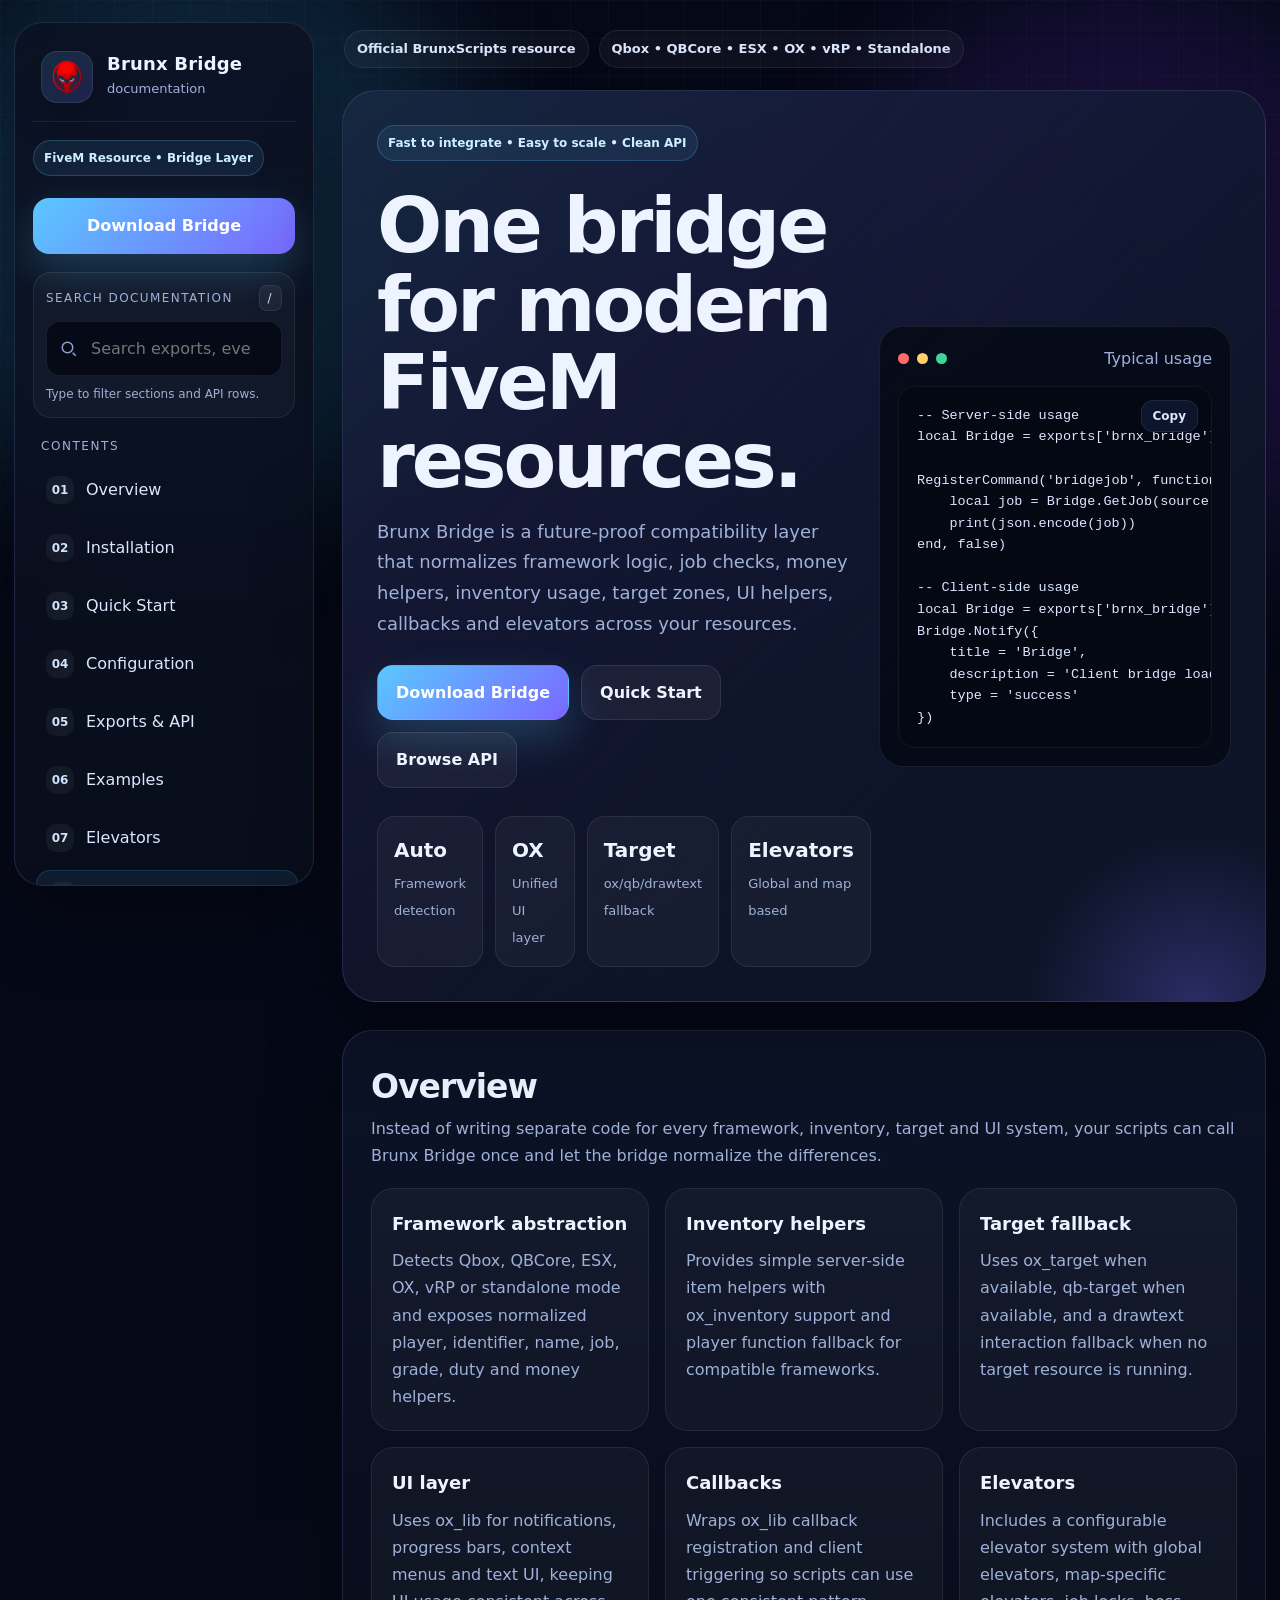
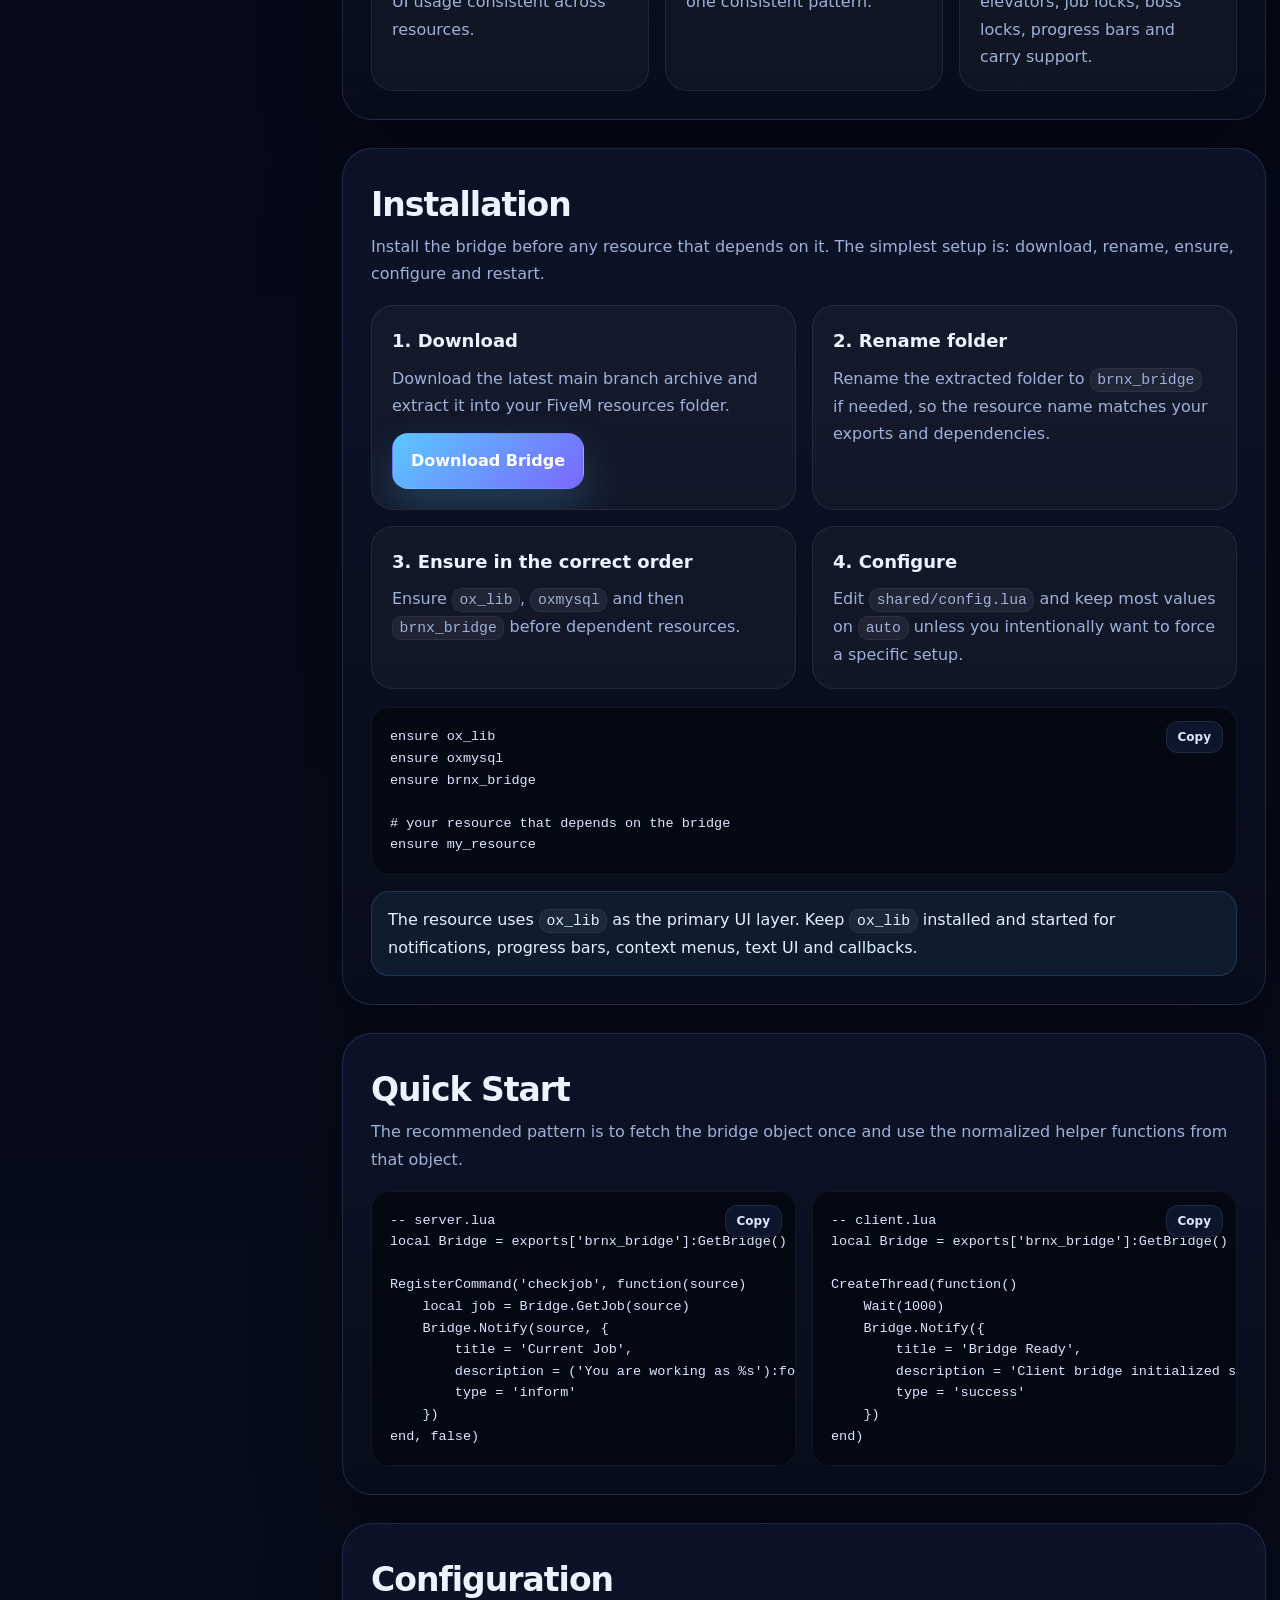
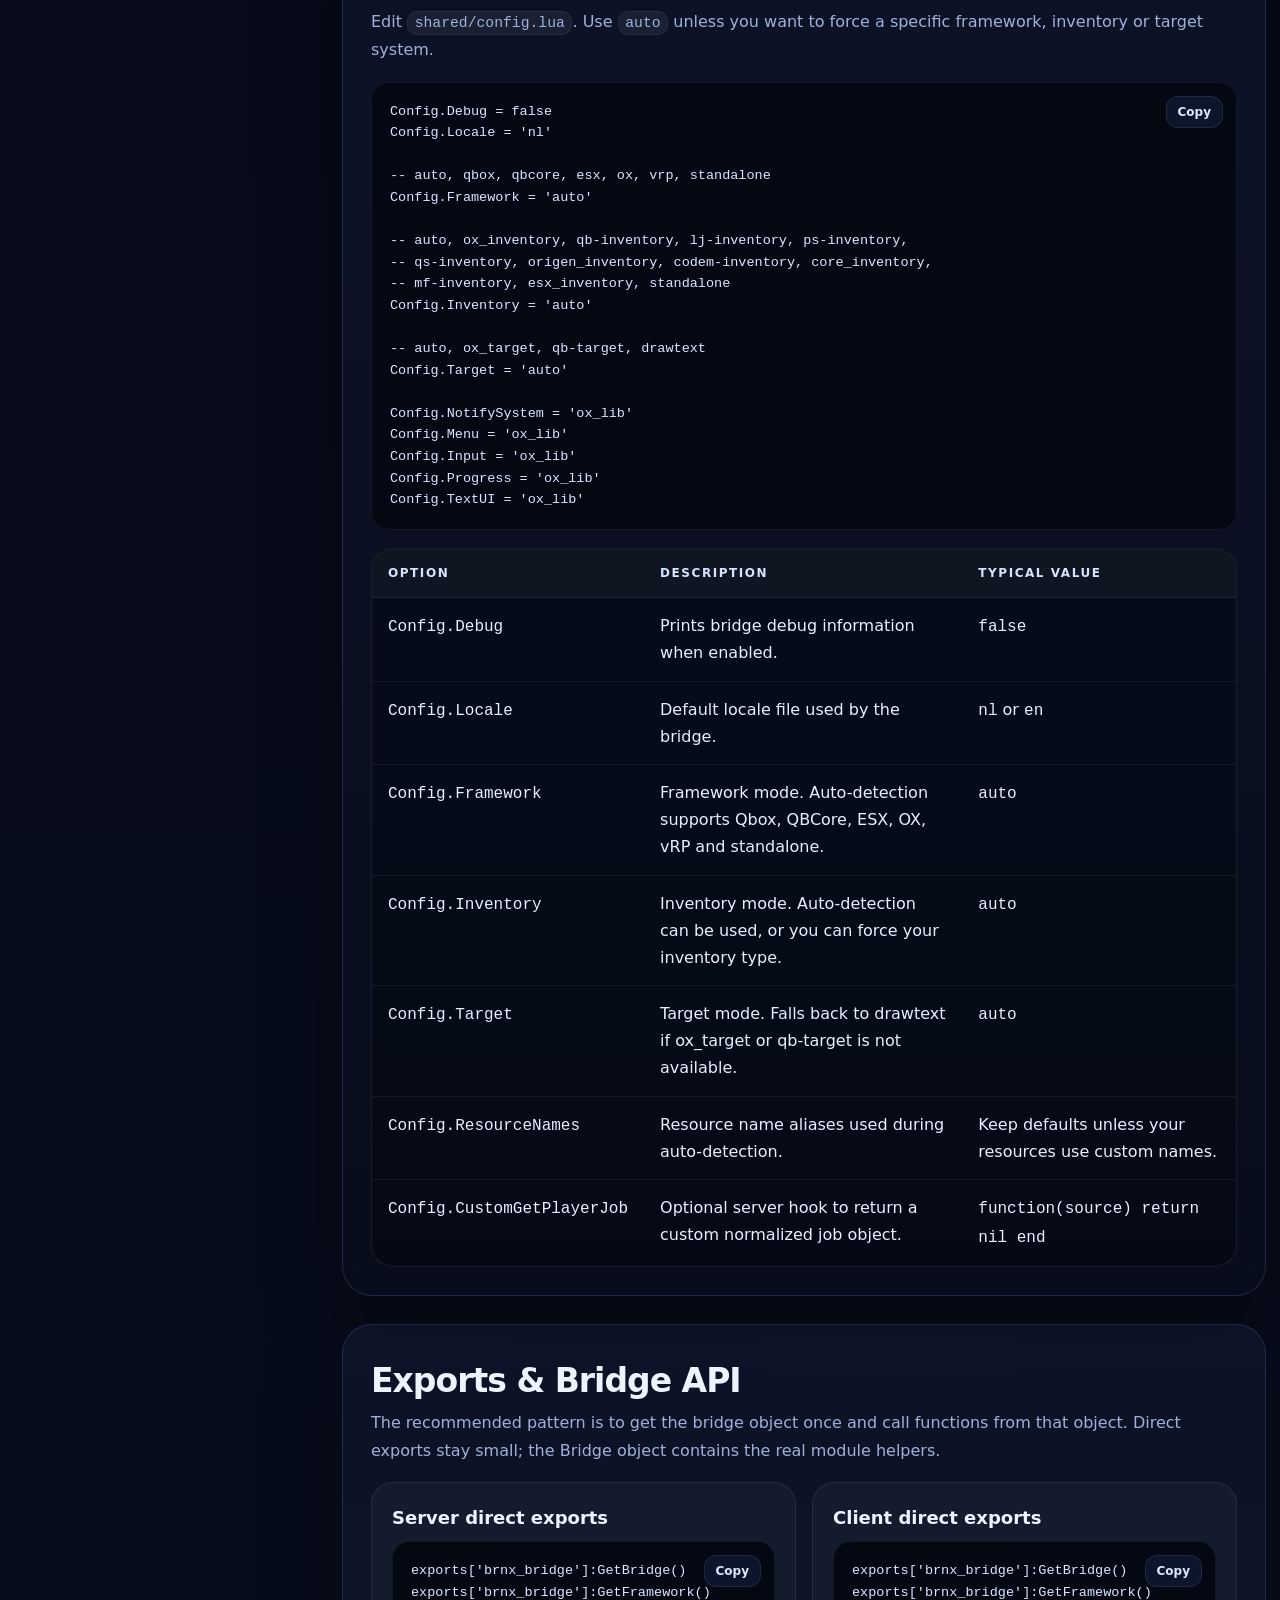
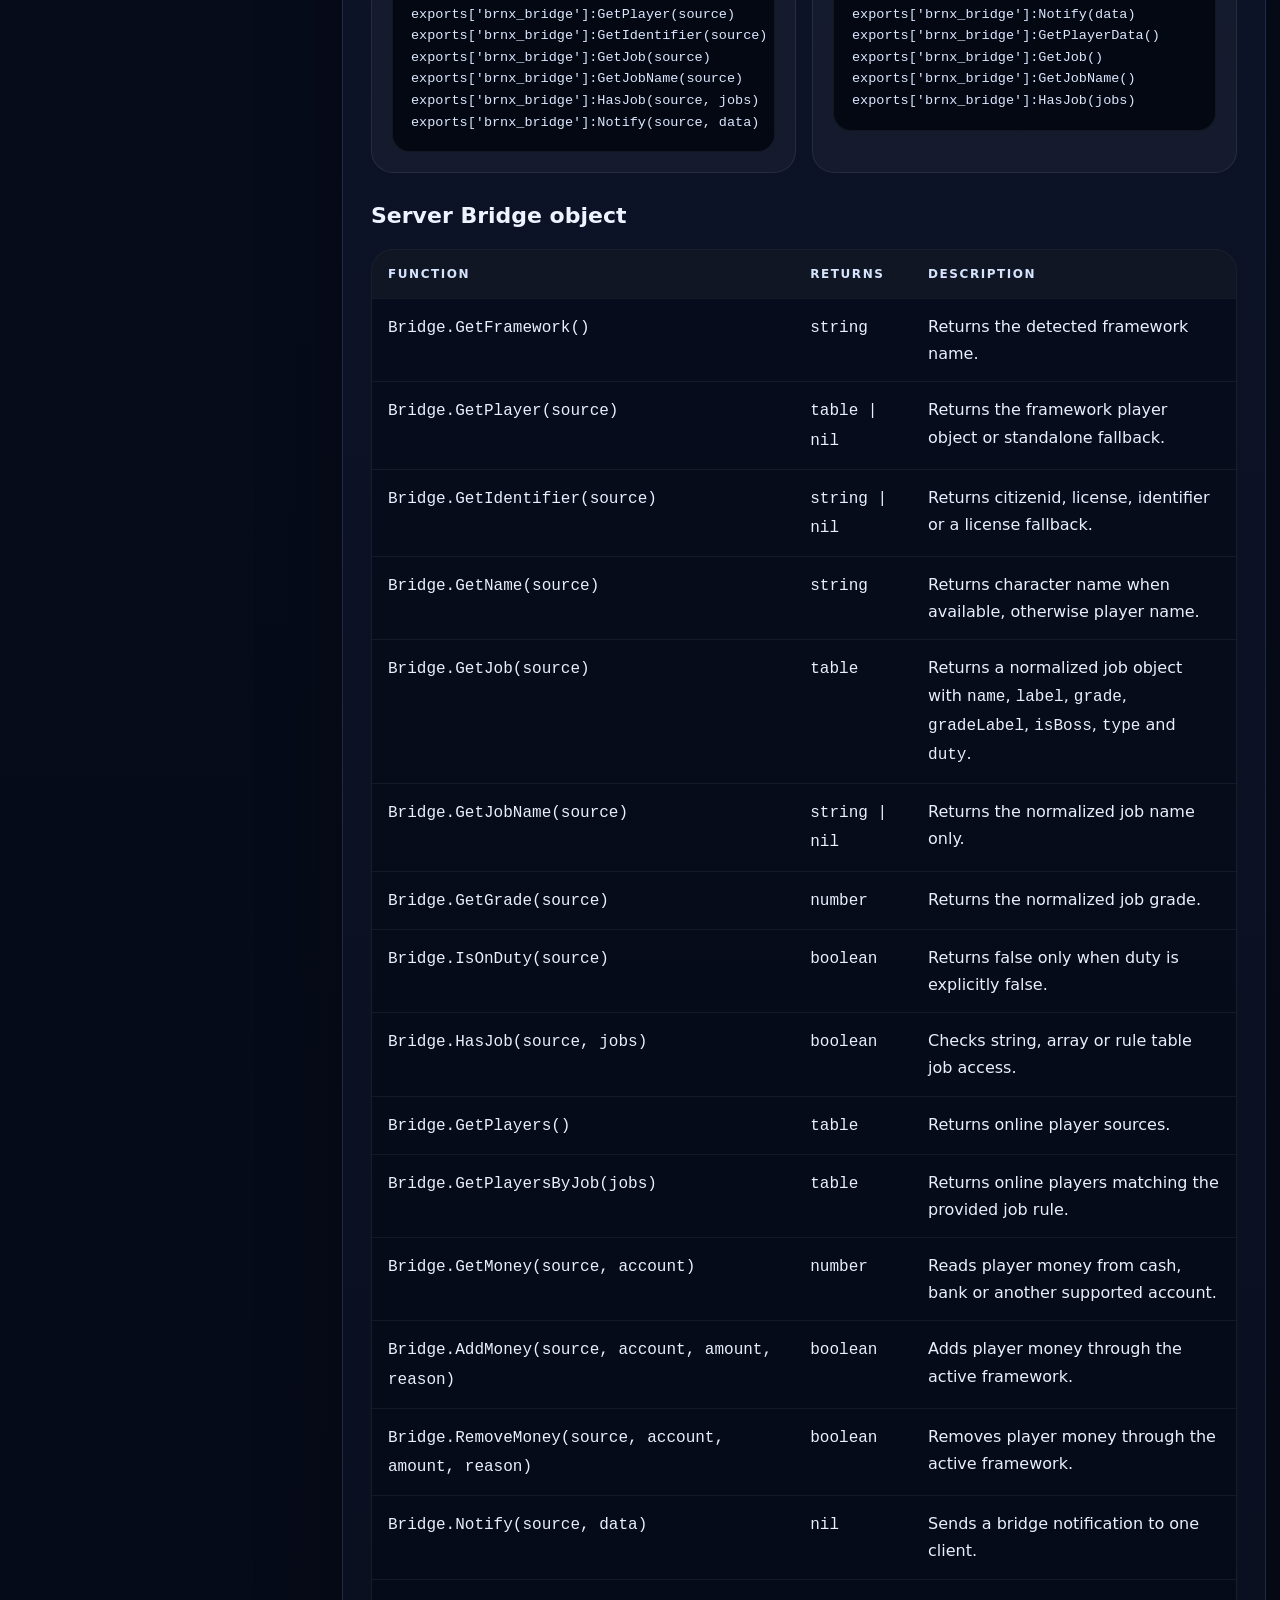
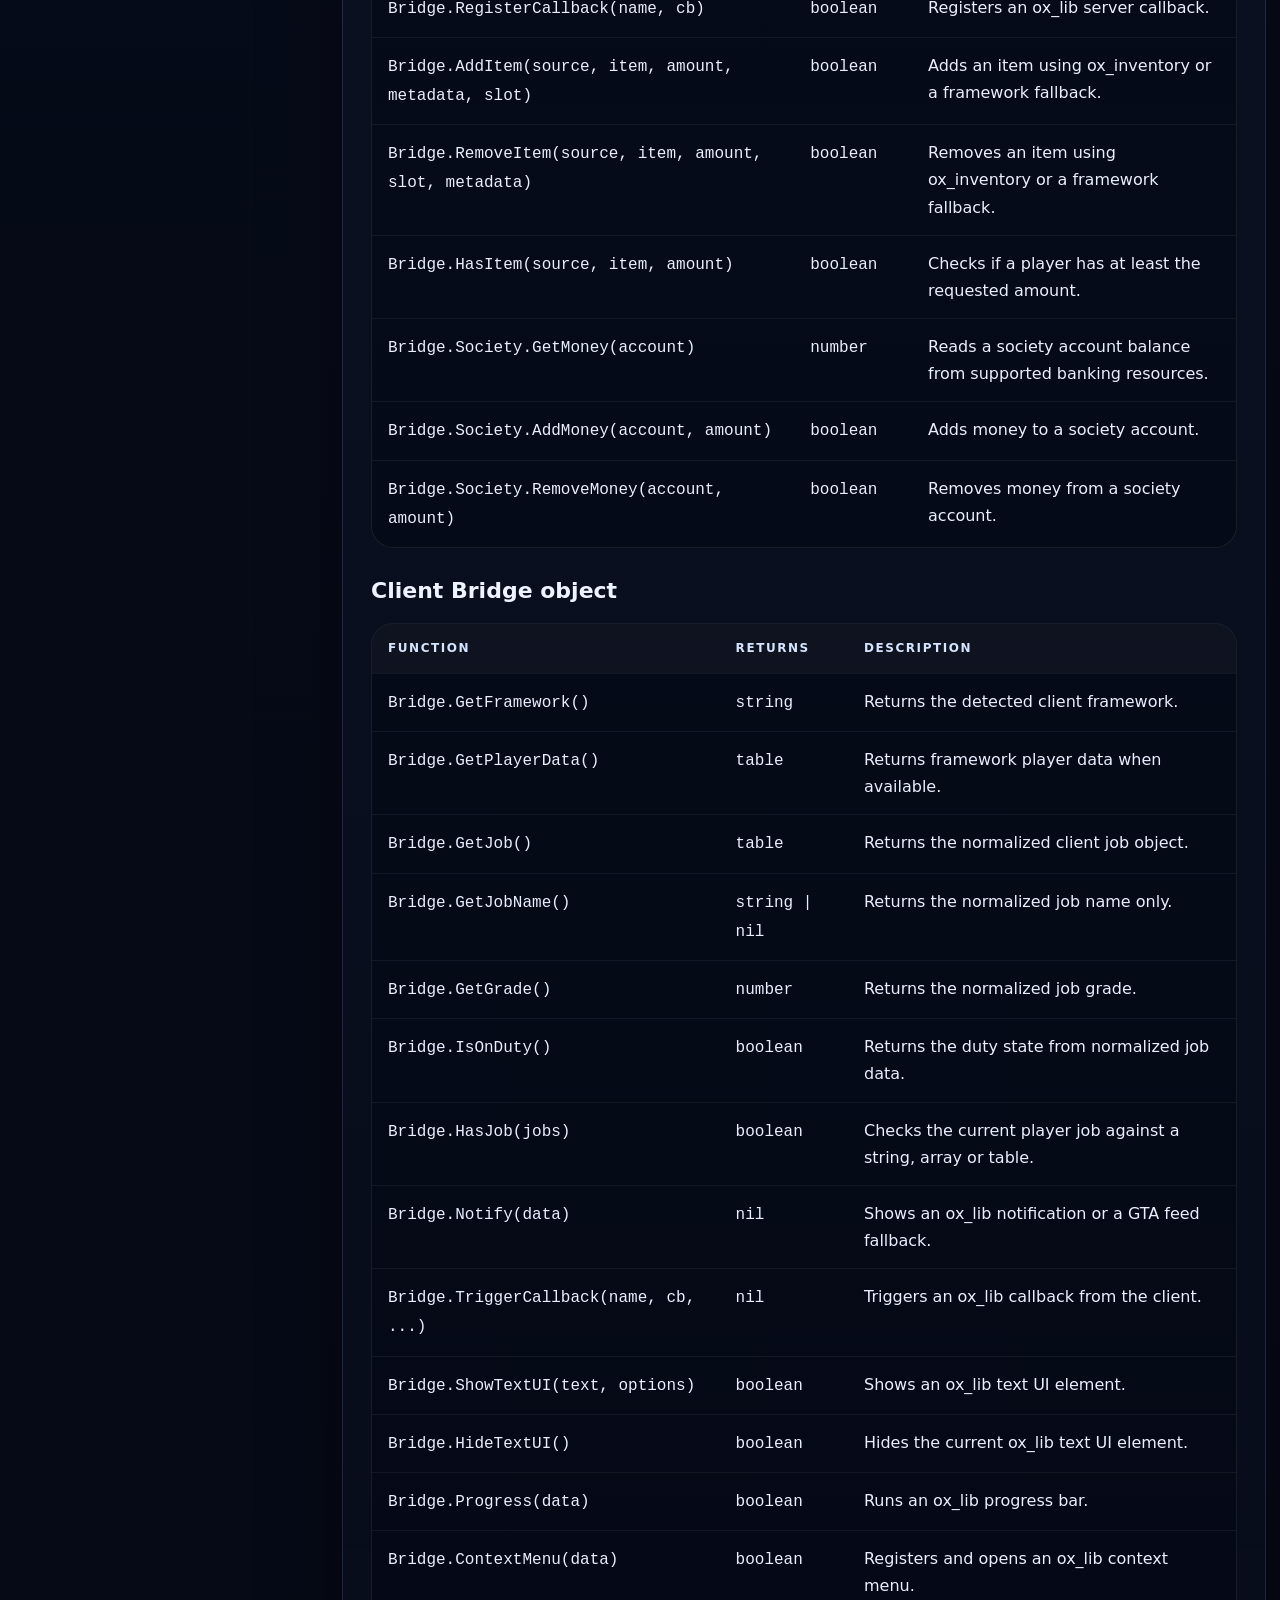
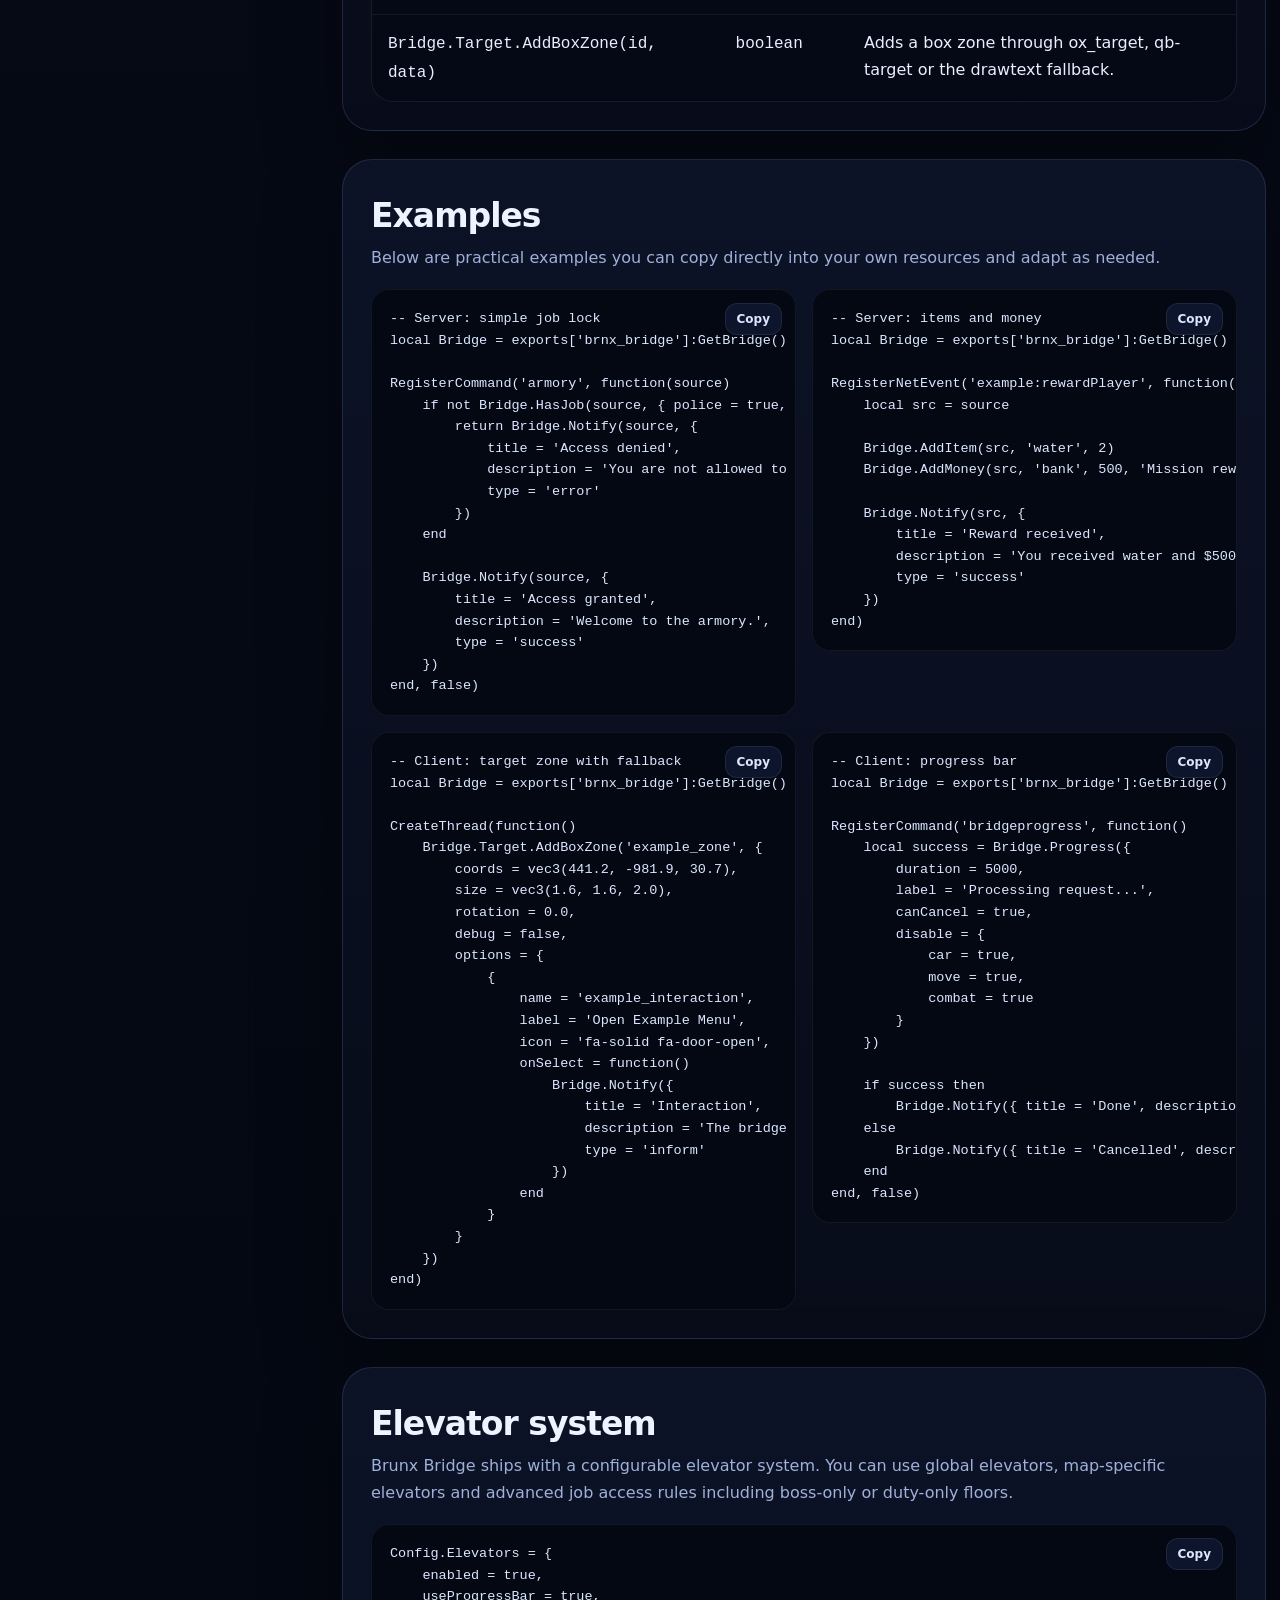
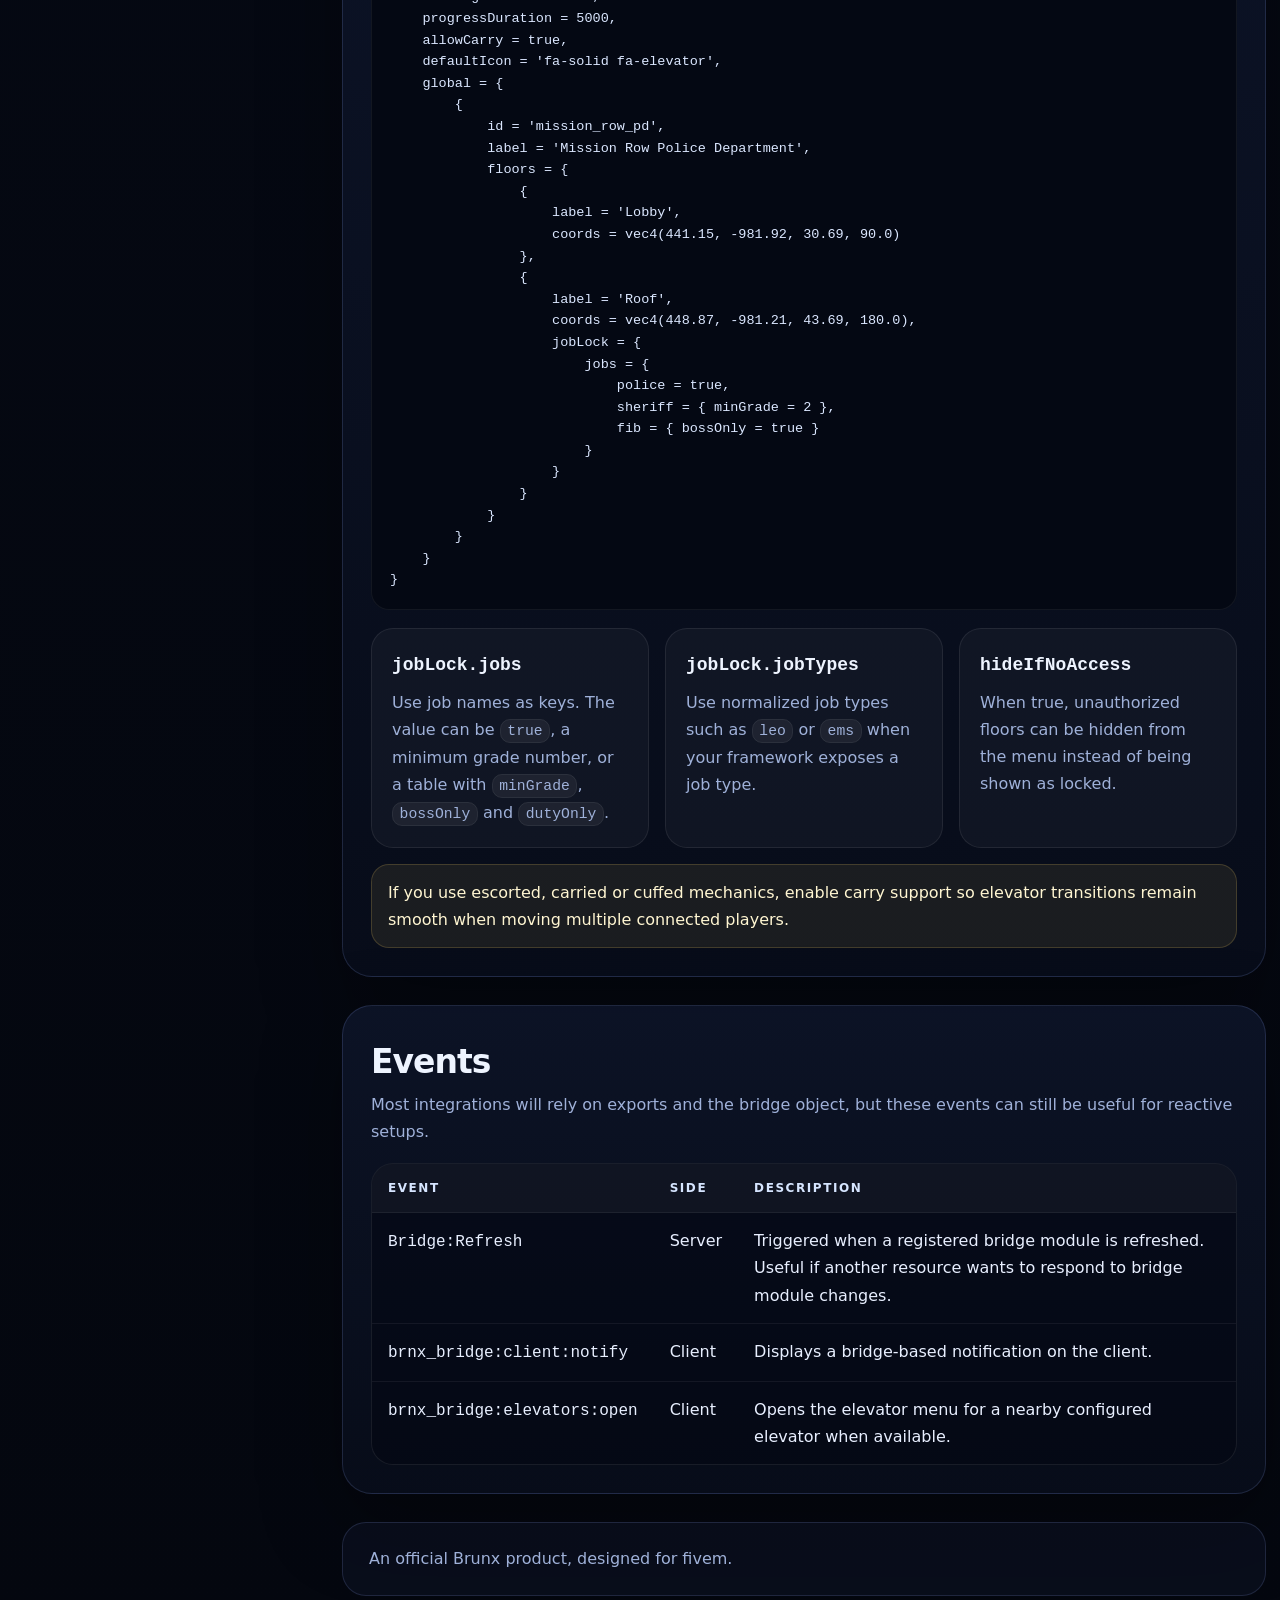
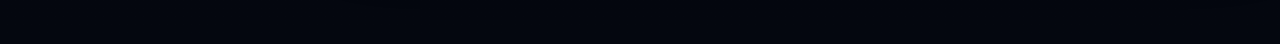
==== commit 84bd3dbc: "Update index.html" ====
--- a/index.html
+++ b/index.html
@@ -4,7 +4,7 @@
   <meta charset="utf-8" />
   <meta name="viewport" content="width=device-width, initial-scale=1" />
   <title>Brunx Bridge — Documentation</title>
-  <meta name="description" content="Official Brunx Bridge documentation for GitHub Pages. Includes installation, configuration, exports, API references, examples and elevator configuration." />
+  <meta name="description" content="Official Brunx Bridge documentation for installation, configuration, exports, API references, examples and elevator configuration." />
   <style>
     :root{
       --bg:#050816;
@@ -304,7 +304,7 @@
         <img class="brand-logo" src="assets/img/logo.svg" alt="Brunx Bridge logo" />
         <div>
           <h1>Brunx Bridge</h1>
-          <p>GitHub Pages documentation</p>
+          <p>documentation</p>
         </div>
       </div>
 
@@ -333,7 +333,6 @@
         <a href="#examples"><span class="num">06</span><span>Examples</span></a>
         <a href="#elevators"><span class="num">07</span><span>Elevators</span></a>
         <a href="#events"><span class="num">08</span><span>Events</span></a>
-        <a href="#deployment"><span class="num">09</span><span>GitHub Pages</span></a>
       </nav>
 
       <div class="sidebar-foot">
@@ -350,7 +349,7 @@
         </div>
       </div>
 
-      <section class="hero reveal" id="top" data-search="bridge overview documentation github pages fivem qbox qbcore esx ox vrp standalone">
+      <section class="hero reveal" id="top" data-search="bridge overview documentation fivem qbox qbcore esx ox vrp standalone">
         <div class="hero-grid">
           <div>
             <div class="tag">Fast to integrate • Easy to scale • Clean API</div>
@@ -818,36 +817,8 @@
         </div>
       </section>
 
-      <section class="section reveal doc-section" id="deployment" data-search="github pages deployment docs folder repository root custom domain page publishing logo assets img logo svg">
-        <div class="section-header">
-          <div>
-            <h3>Use this on GitHub Pages</h3>
-            <p class="lead">You asked for a proper GitHub Pages documentation page. This version is ready for that use case and already points to your logo at <span class="inline-code">assets/img/logo.svg</span>.</p>
-          </div>
-        </div>
-        <div class="grid-2">
-          <article class="card" data-search="option repository root index html">
-            <h4>Option A — Repository root</h4>
-            <p>Save the file as <span class="inline-code">index.html</span> in your repository root. Make sure the logo exists at <span class="inline-code">assets/img/logo.svg</span>. Then enable GitHub Pages from the root branch in repository settings.</p>
-          </article>
-          <article class="card" data-search="option docs folder">
-            <h4>Option B — docs folder</h4>
-            <p>Create a <span class="inline-code">docs</span> folder, place the page there as <span class="inline-code">index.html</span>, keep <span class="inline-code">assets/img/logo.svg</span> relative to it, and publish the <span class="inline-code">docs</span> folder through GitHub Pages.</p>
-          </article>
-        </div>
-        <div class="copy-wrap" style="margin-top:18px">
-          <button class="copy-btn" type="button">Copy</button>
-<pre><code>Repository example
-├── index.html
-└── assets
-    └── img
-        └── logo.svg</code></pre>
-        </div>
-        <div class="note">Because the page references your real logo with a relative path, you do not need to change the HTML if the file stays at <span class="inline-code">assets/img/logo.svg</span>.</div>
-      </section>
-
       <div class="footer">
-        Brunx Bridge documentation page — redesigned with a cleaner GitHub Pages layout, animated visuals, live search, code copy buttons and support for your existing logo path.
+        An official Brunx product, designed for fivem. 
       </div>
     </main>
   </div>
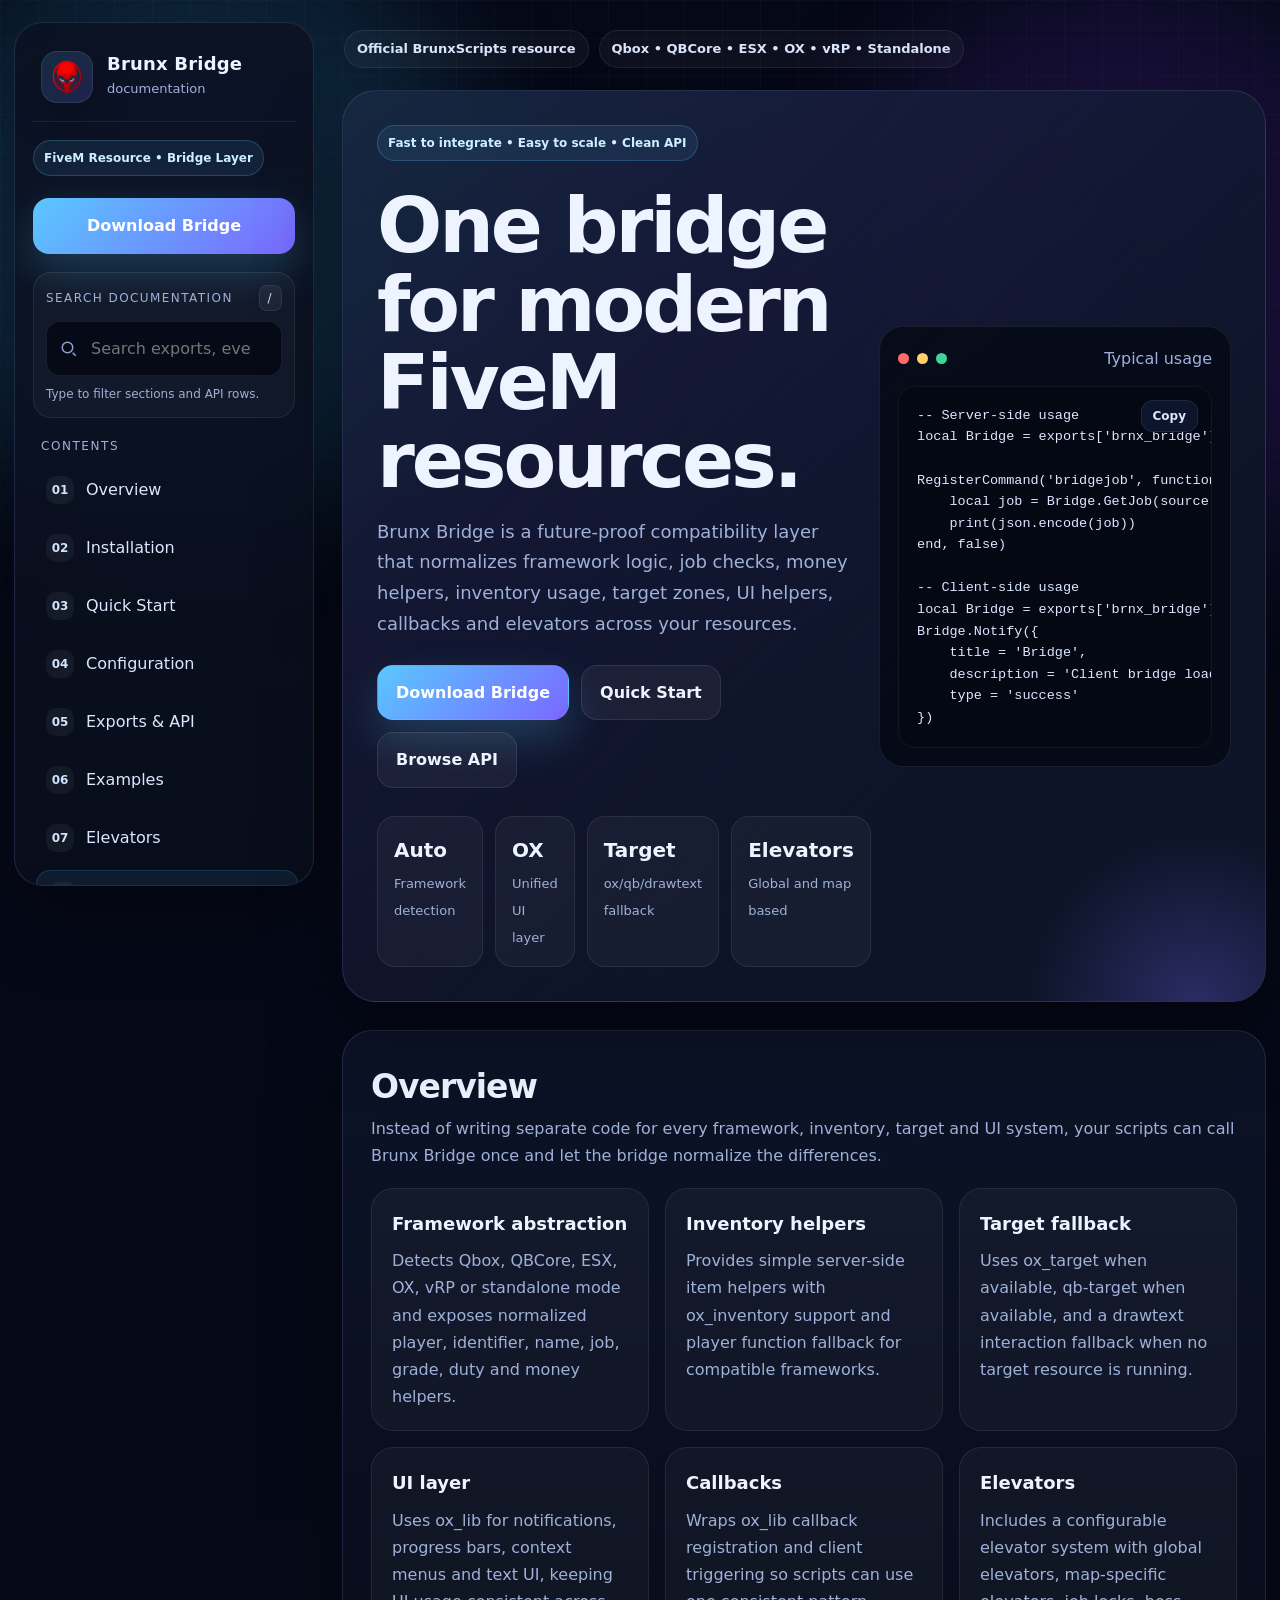
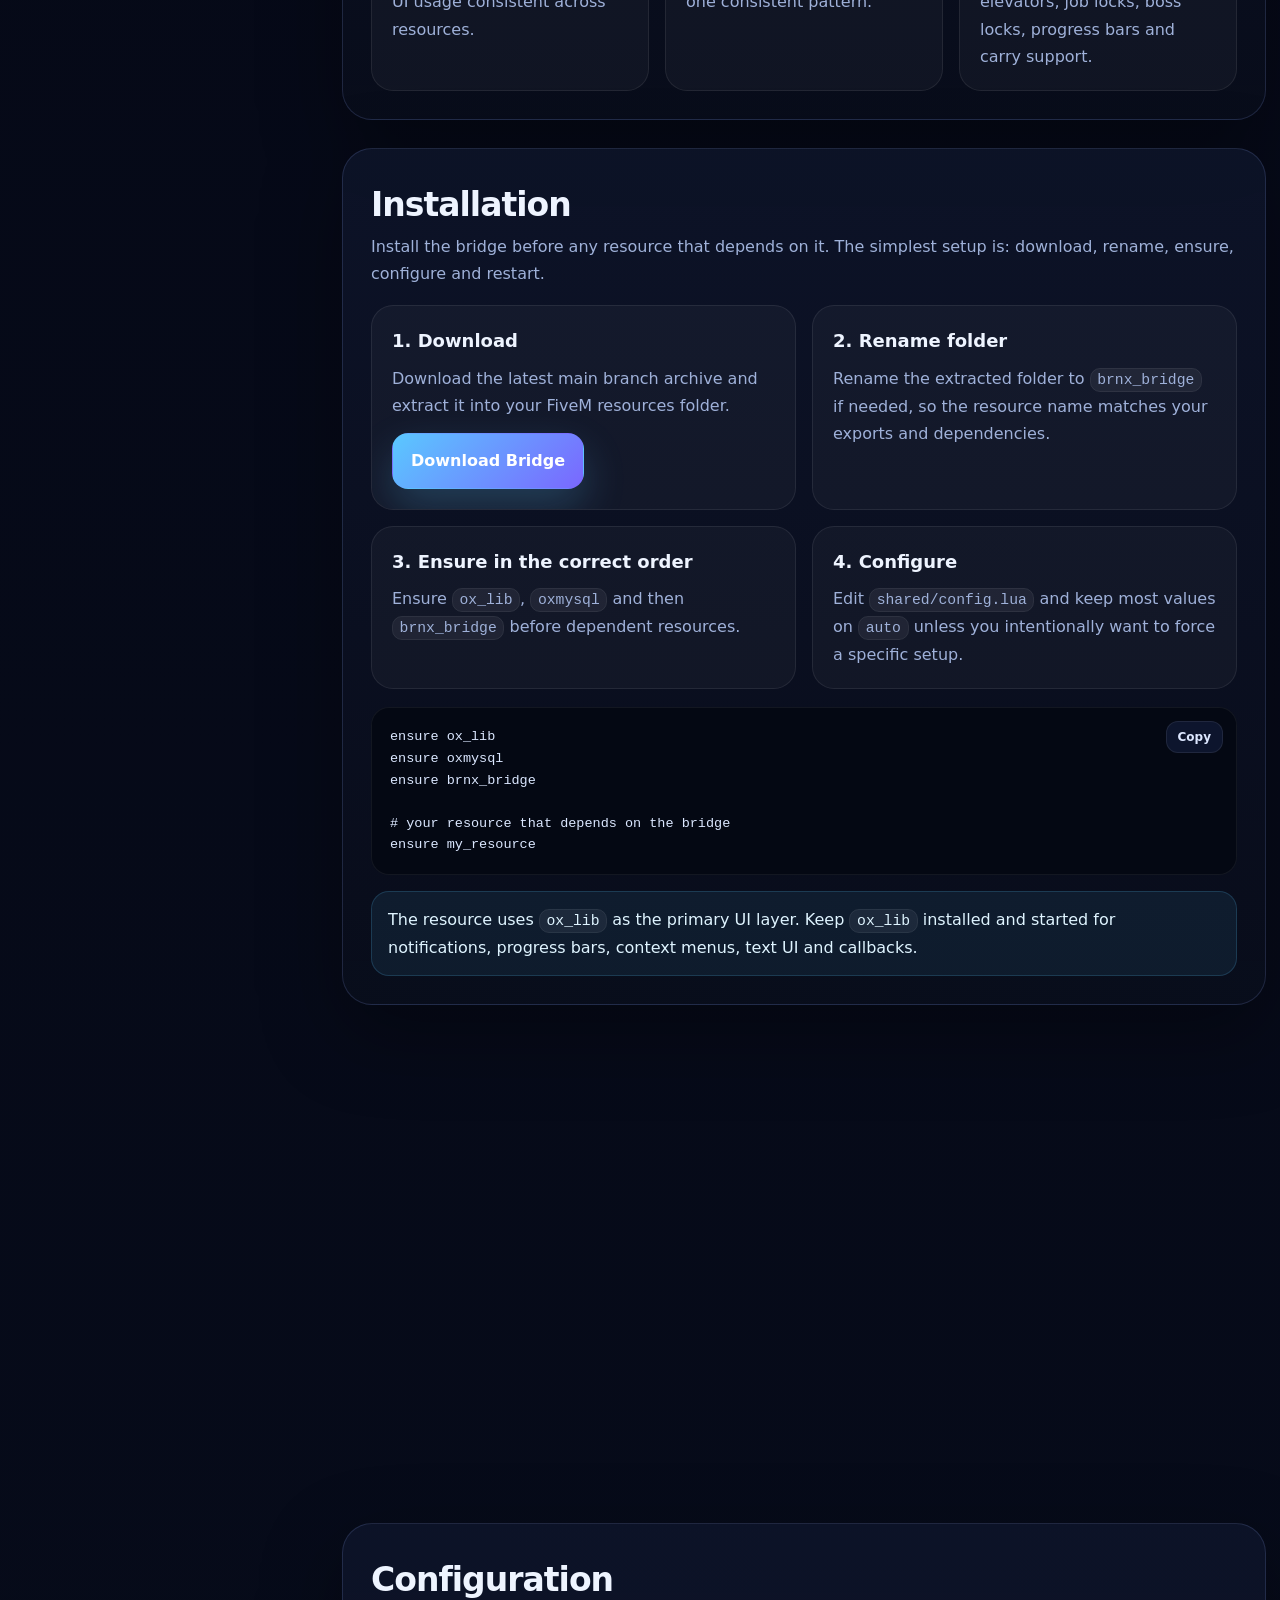
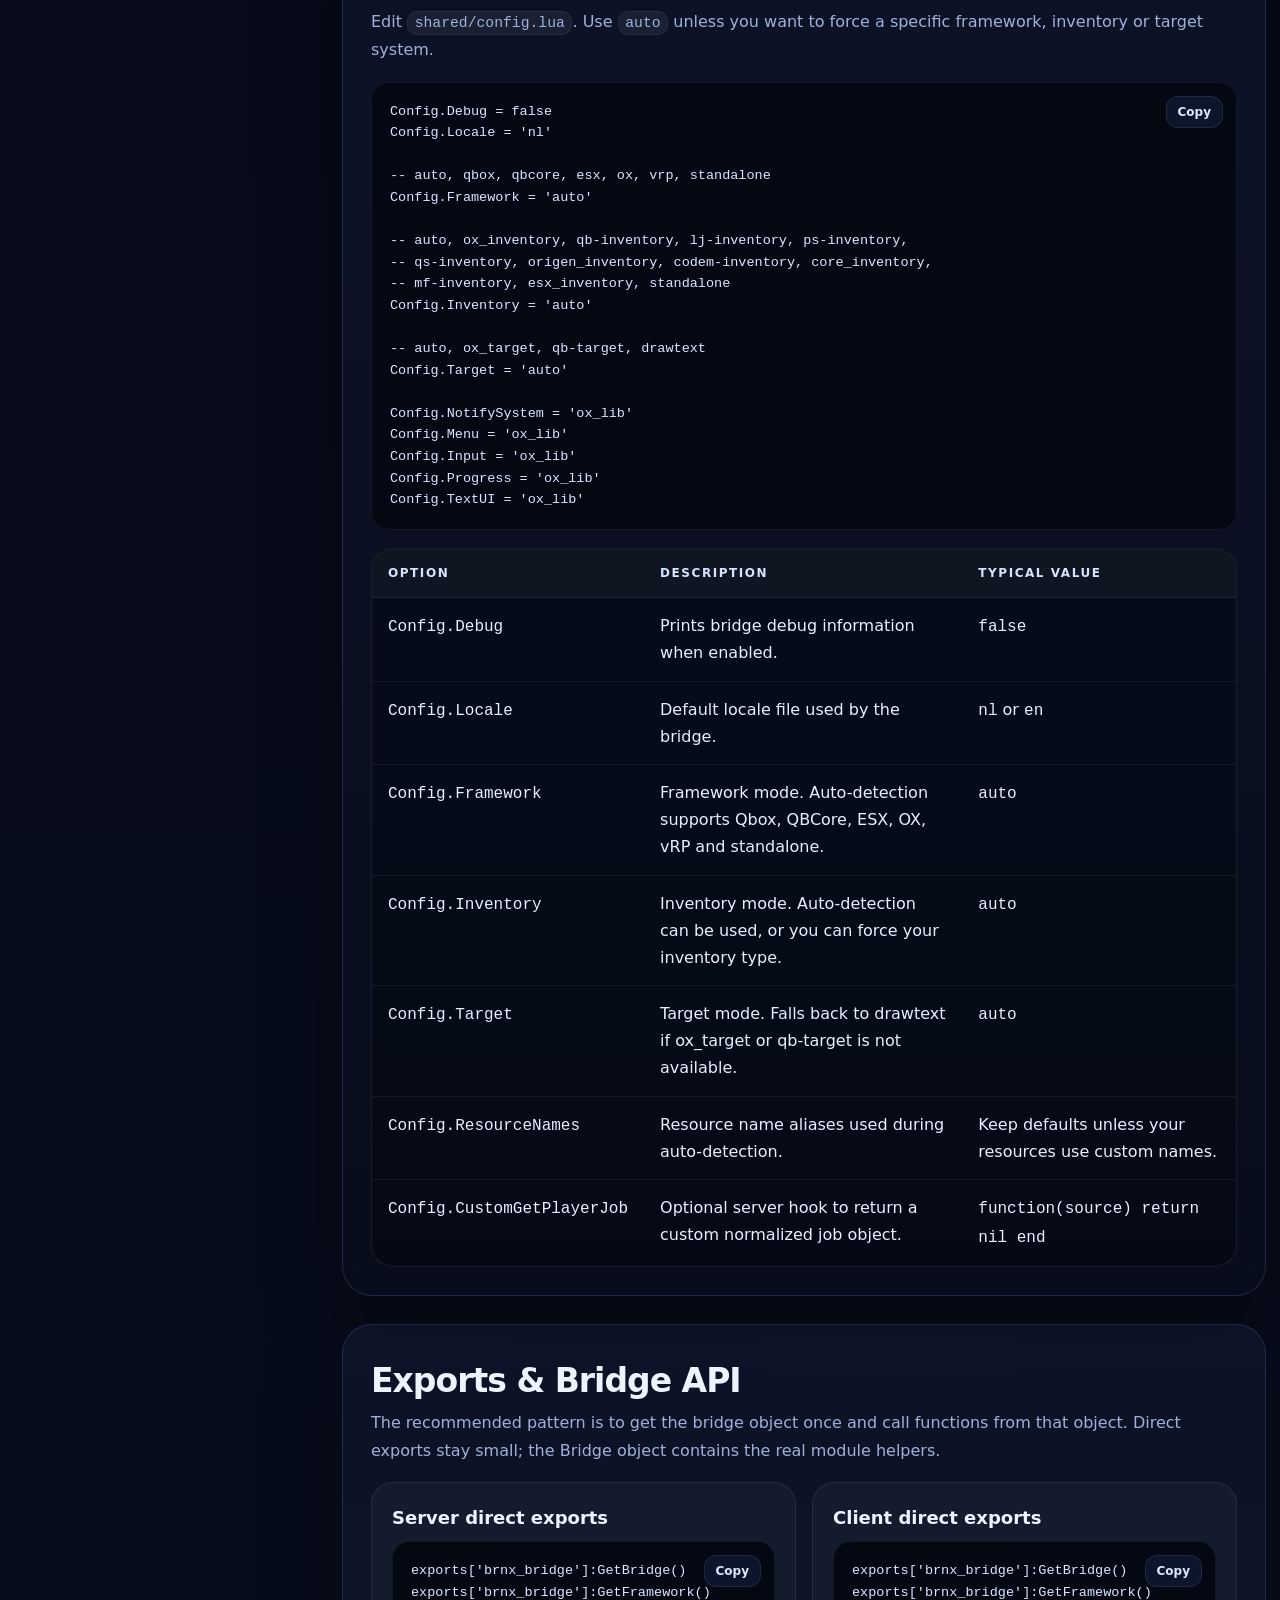
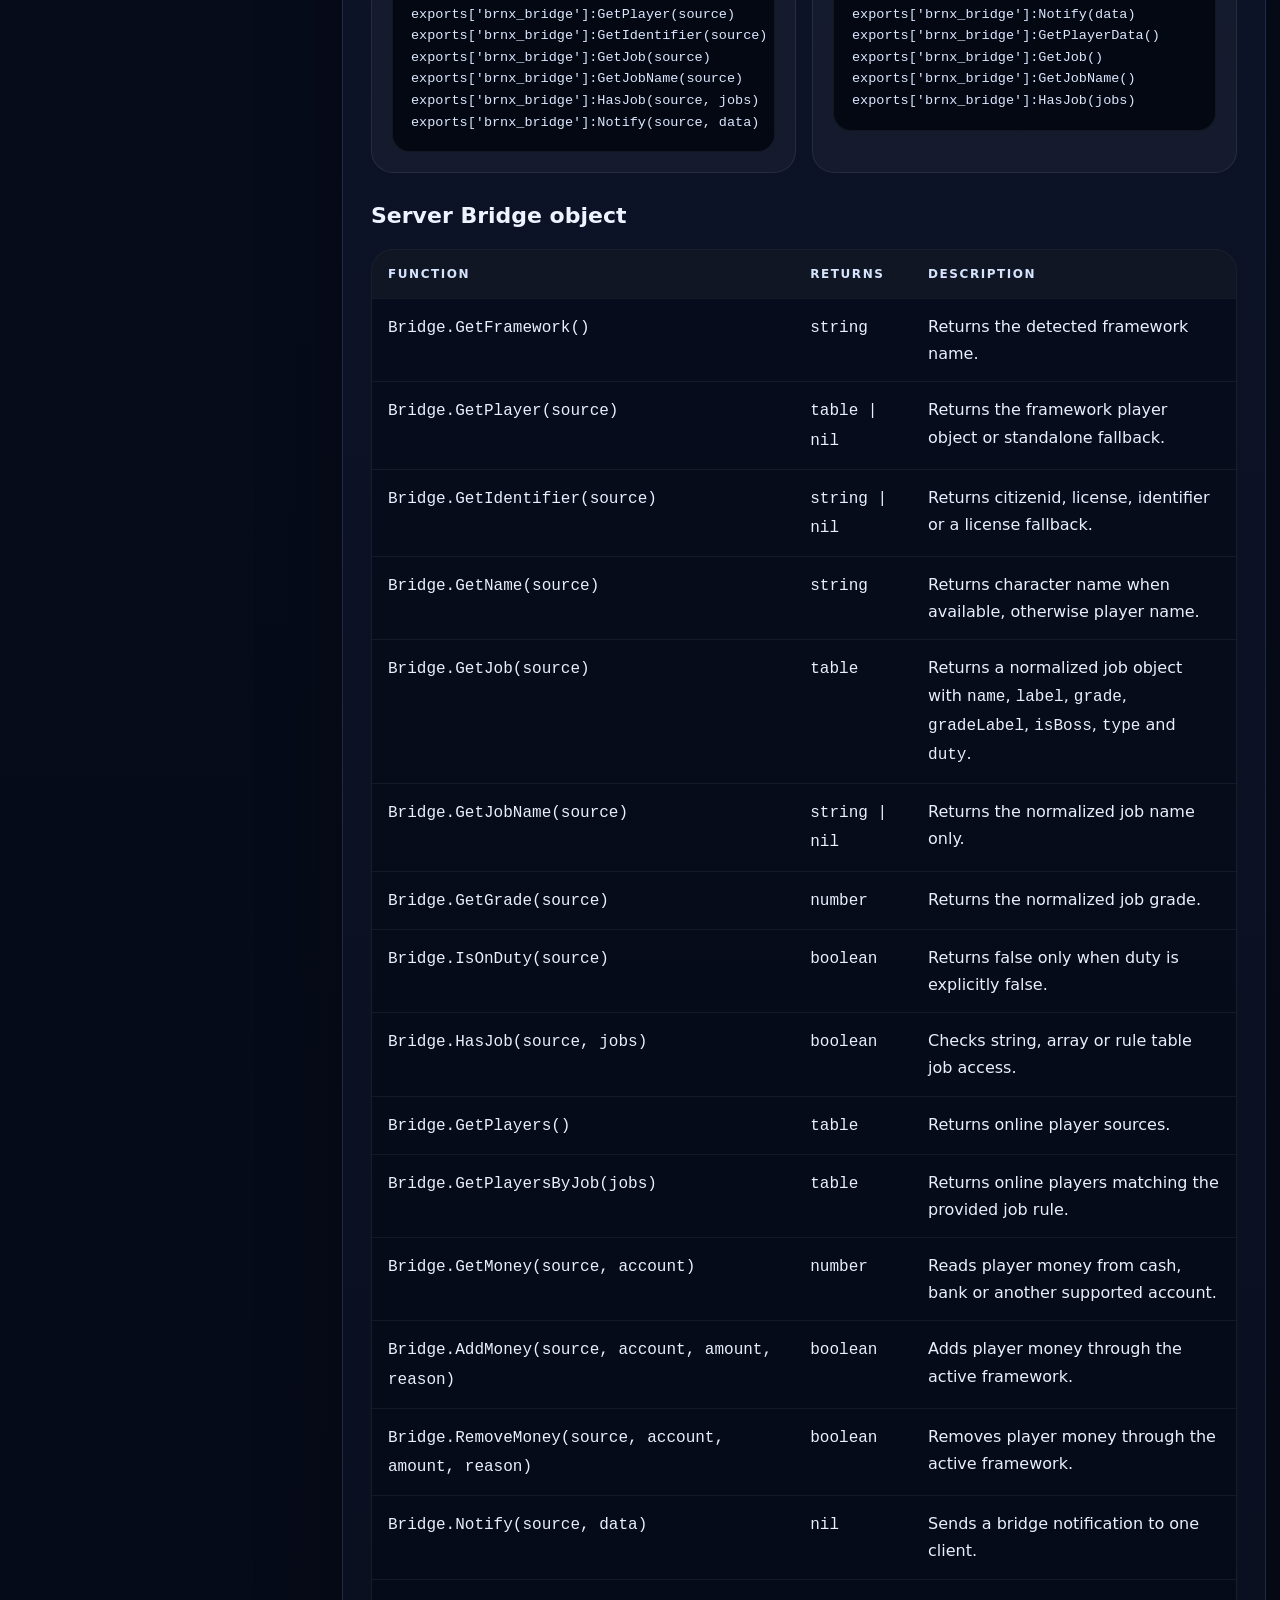
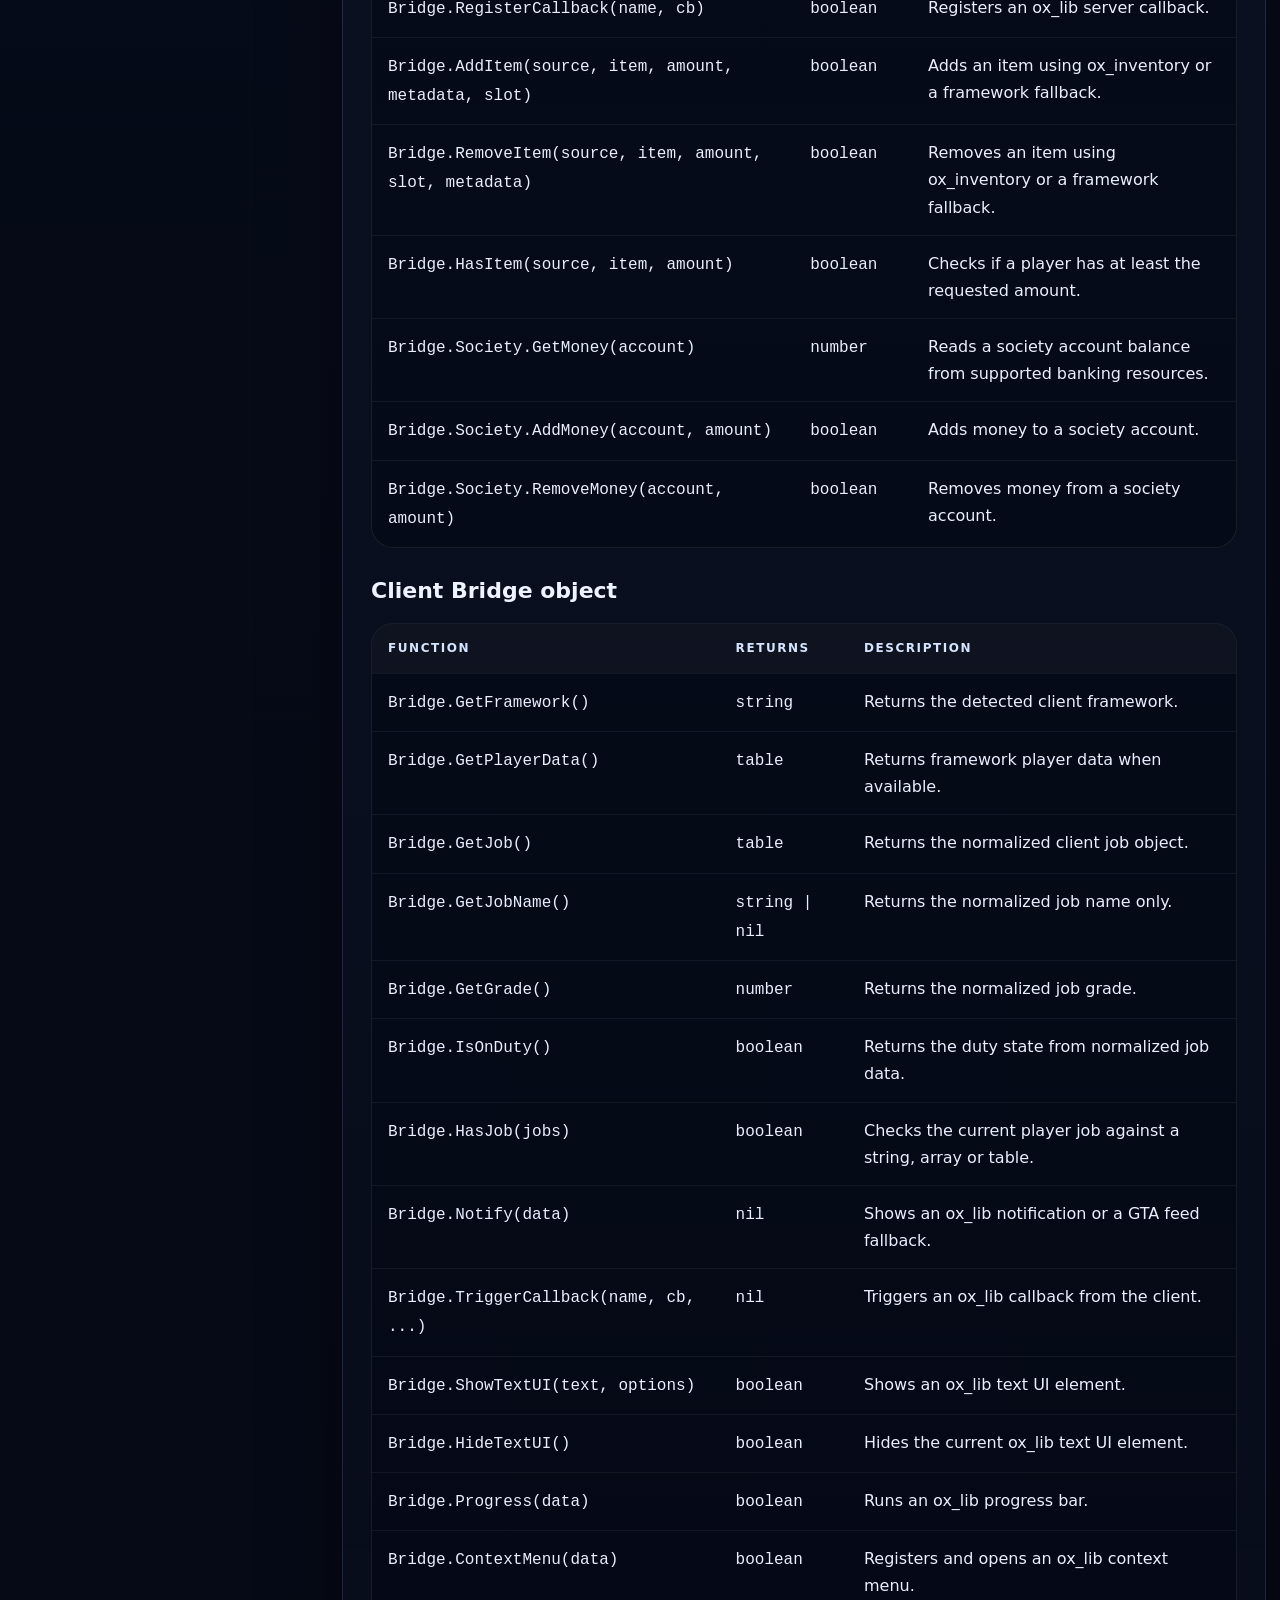
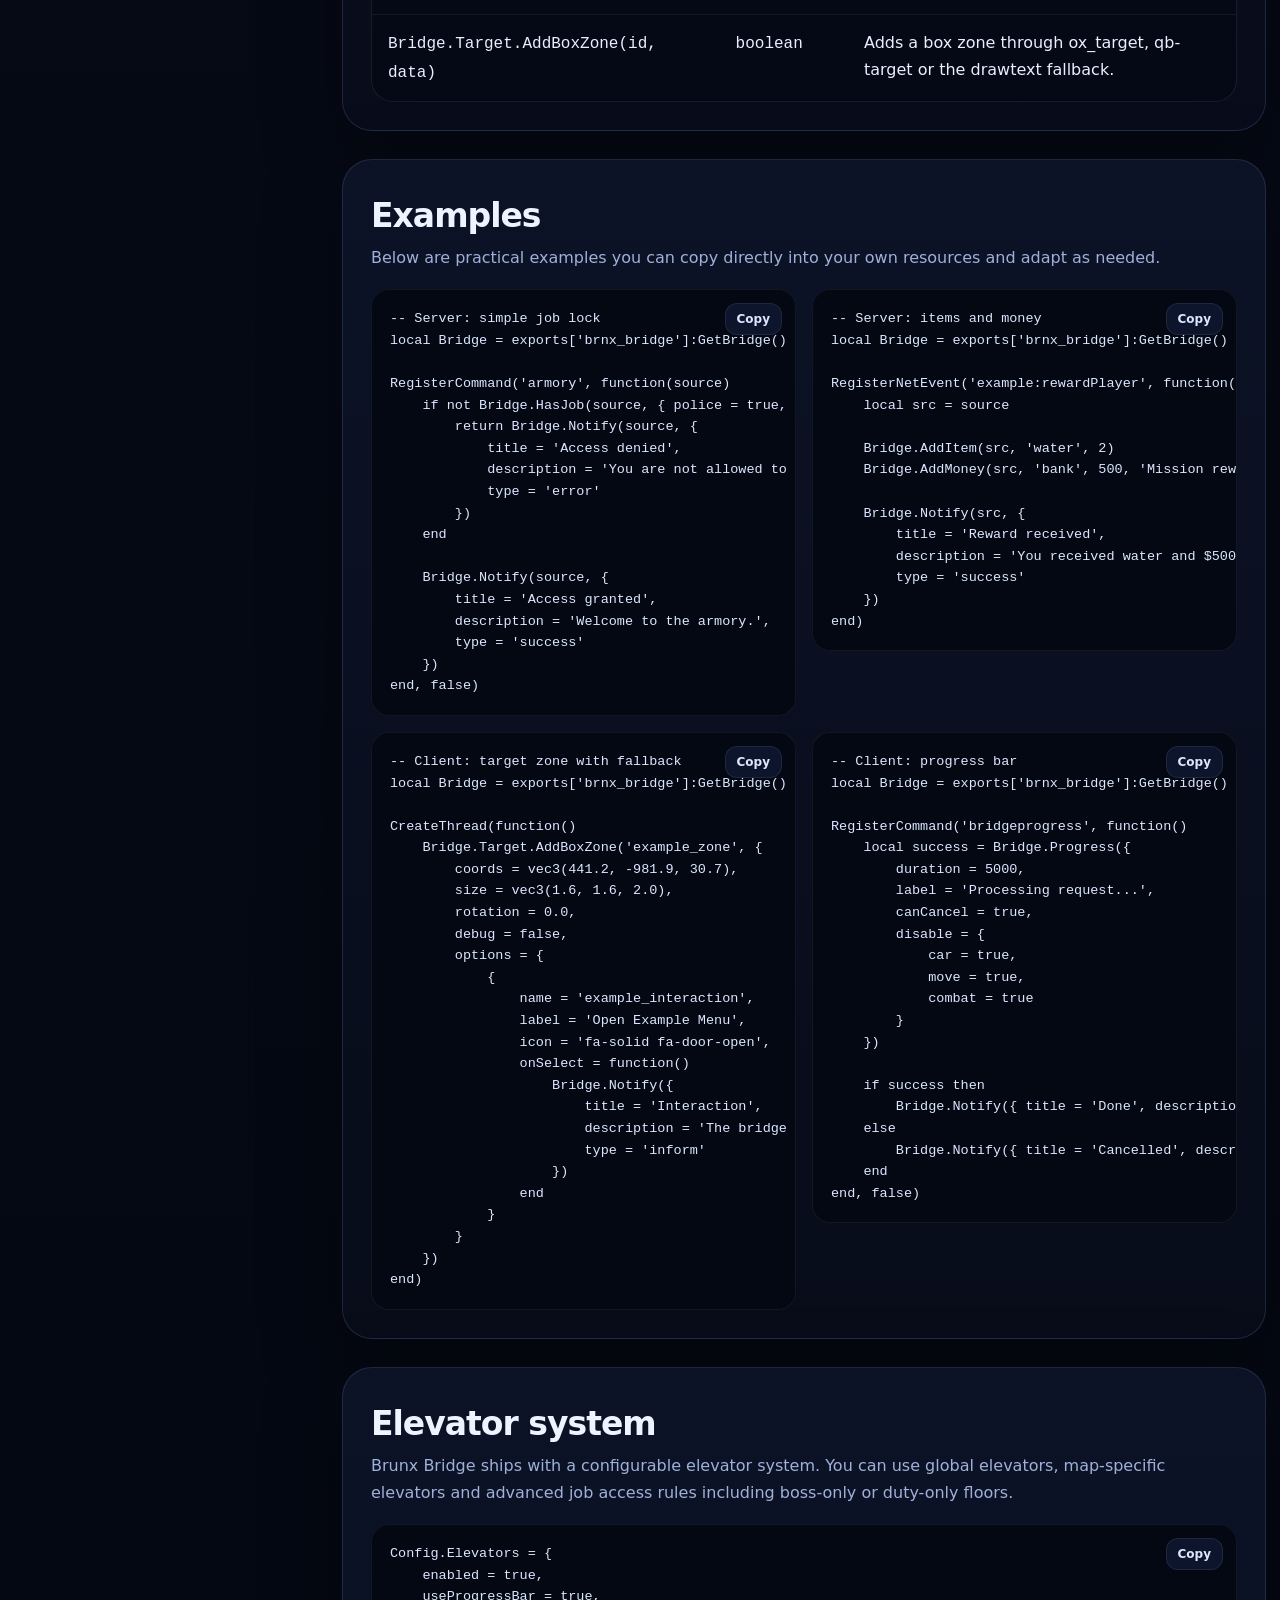
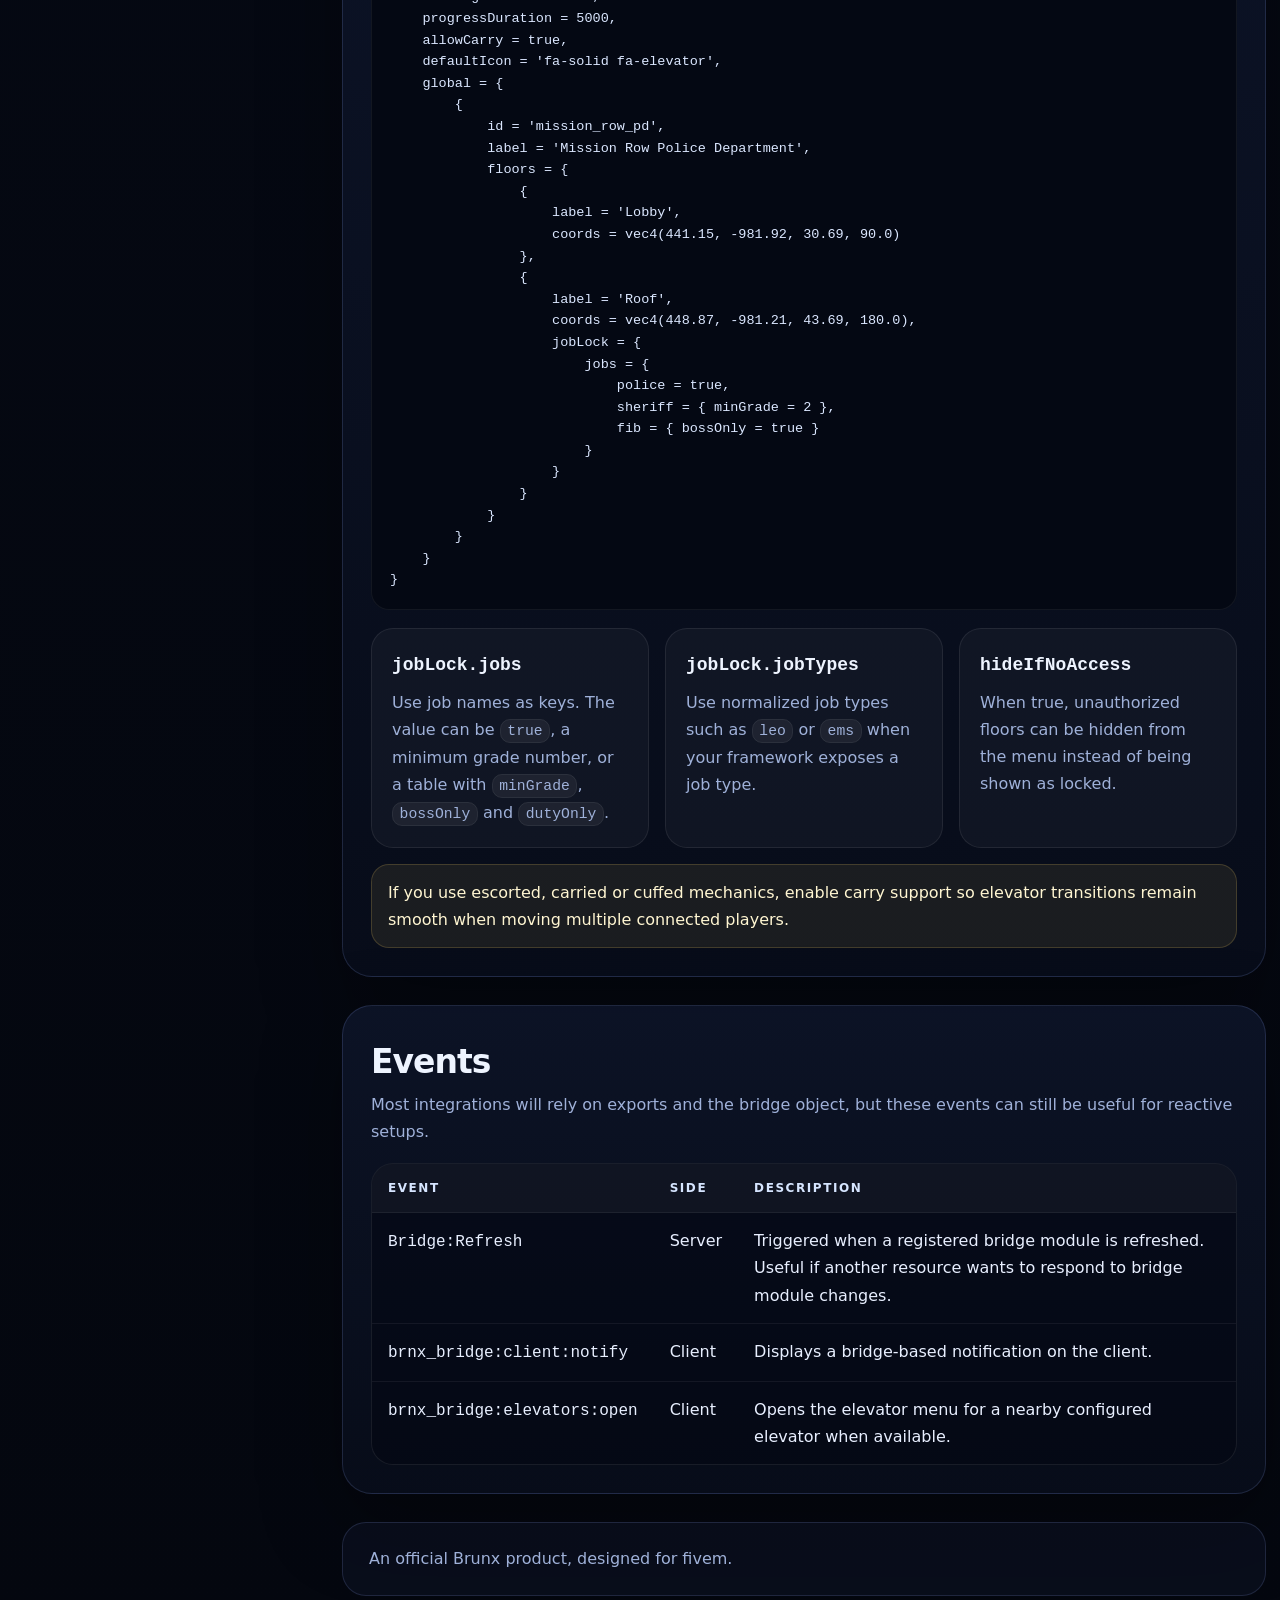
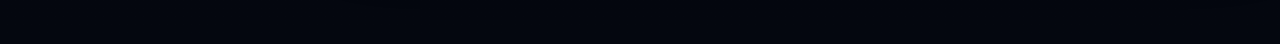
==== commit 21eef168: "Update index.html" ====
--- a/index.html
+++ b/index.html
@@ -334,11 +334,6 @@
         <a href="#elevators"><span class="num">07</span><span>Elevators</span></a>
         <a href="#events"><span class="num">08</span><span>Events</span></a>
       </nav>
-
-      <div class="sidebar-foot">
-        This page uses your existing logo from <code>assets/img/logo.svg</code> exactly as requested.<br/><br/>
-        Tip: place this HTML file in your repository root or inside <code>docs/</code> and keep the logo available at that relative path.
-      </div>
     </aside>
 
     <main class="content">
